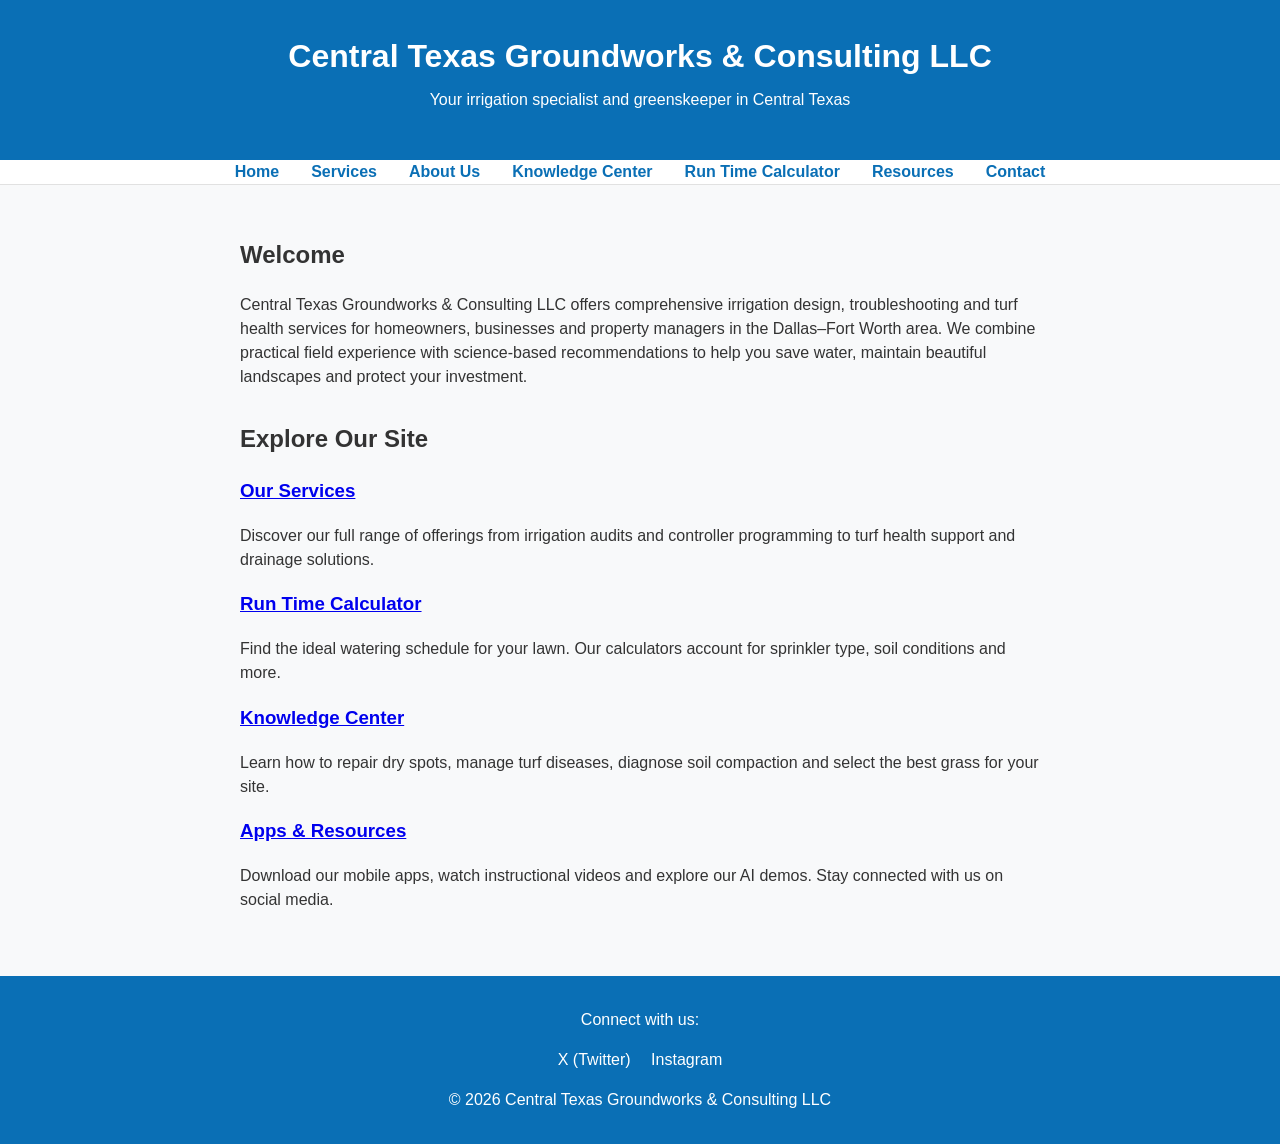
==== index.html @ 17625ee6 "Update index.html" ====
<!DOCTYPE html>
<html lang="en">
<head>
  <meta charset="UTF-8">
  <meta name="viewport" content="width=device-width, initial-scale=1.0">
  <title>Central Texas Groundworks & Consulting</title>
  <link rel="stylesheet" href="style.css">
</head>
<body>
  <header>
    <h1>Central Texas Groundworks &amp; Consulting LLC</h1>
    <p>Your irrigation specialist and greenskeeper in Central Texas</p>
  </header>
  <nav>
    <ul>
      <li><a href="index.html">Home</a></li>
      <li><a href="services.html">Services</a></li>
      <li><a href="about.html">About Us</a></li>
      <li><a href="knowledge.html">Knowledge Center</a></li>
      <li><a href="calculator.html">Run Time Calculator</a></li>
      <li><a href="resources.html">Resources</a></li>
      <li><a href="contact.html">Contact</a></li>
    </ul>
  </nav>
  <main>
    <section id="intro">
      <h2>Welcome</h2>
      <p>Central Texas Groundworks &amp; Consulting LLC offers comprehensive irrigation design, troubleshooting and turf health services for homeowners, businesses and property managers in the Dallas–Fort Worth area.  We combine practical field experience with science‑based recommendations to help you save water, maintain beautiful landscapes and protect your investment.</p>
    </section>
    <section id="highlights">
      <h2>Explore Our Site</h2>
      <div class="service-cards">
        <div class="service-card">
          <h3><a href="services.html">Our Services</a></h3>
          <p>Discover our full range of offerings from irrigation audits and controller programming to turf health support and drainage solutions.</p>
        </div>
        <div class="service-card">
          <h3><a href="calculator.html">Run Time Calculator</a></h3>
          <p>Find the ideal watering schedule for your lawn.  Our calculators account for sprinkler type, soil conditions and more.</p>
        </div>
        <div class="service-card">
          <h3><a href="knowledge.html">Knowledge Center</a></h3>
          <p>Learn how to repair dry spots, manage turf diseases, diagnose soil compaction and select the best grass for your site.</p>
        </div>
        <div class="service-card">
          <h3><a href="resources.html">Apps &amp; Resources</a></h3>
          <p>Download our mobile apps, watch instructional videos and explore our AI demos.  Stay connected with us on social media.</p>
        </div>
      </div>
    </section>
  </main>
  <footer>
    <p>Connect with us:</p>
    <div class="social-links">
      <a href="https://x.com/yourhandle" target="_blank">X (Twitter)</a>
      <a href="https://instagram.com/yourhandle" target="_blank">Instagram</a>
    </div>
    <p>&copy; <span id="year"></span> Central Texas Groundworks &amp; Consulting LLC</p>
  </footer>
  <script>
    // Set current year automatically
    document.getElementById('year').textContent = new Date().getFullYear();
  </script>
</body>
</html>
---- style.css ----
body {
  font-family: Arial, sans-serif;
  margin: 0;
  padding: 0;
  line-height: 1.5;
  color: #333;
  background: #f8f9fa;
}

header {
  background: #0a6fb5;
  color: #fff;
  text-align: center;
  padding: 2rem 1rem;
}

header h1 {
  margin: 0;
  font-size: 2rem;
}

header p {
  margin-top: 0.5rem;
}

nav {
  background: #ffffff;
  border-bottom: 1px solid #e1e1e1;
}

nav ul {
  list-style: none;
  margin: 0;
  padding: 0;
  display: flex;
  justify-content: center;
}

nav ul li {
  margin: 0 1rem;
}

nav ul li a {
  text-decoration: none;
  color: #0a6fb5;
  font-weight: bold;
}

main {
  padding: 2rem 1rem;
  max-width: 800px;
  margin: 0 auto;
}

section {
  margin-bottom: 2rem;
}

.video-container {
  position: relative;
  padding-bottom: 56.25%;
  height: 0;
  overflow: hidden;
  max-width: 100%;
}

.video-container iframe {
  position: absolute;
  top: 0;
  left: 0;
  width: 100%;
  height: 100%;
}

ul {
  padding-left: 1.5rem;
}

.cta-button {
 body {
  font-family: Arial, sans-serif;
  margin: 0;
  padding: 0;
  line-height: 1.5;
  color: #333;
  background: #f8f9fa;
}

header {
  background: #0a6fb5;
  color: #fff;
  text-align: center;
  padding: 2rem 1rem;
}

header h1 {
  margin: 0;
  font-size: 2rem;
}

header p {
  margin-top: 0.5rem;
}

nav {
  background: #ffffff;
  border-bottom: 1px solid #e1e1e1;
}

nav ul {
  list-style: none;
  margin: 0;
  padding: 0;
  display: flex;
  justify-content: center;
}

nav ul li {
  margin: 0 1rem;
}

nav ul li a {
  text-decoration: none;
  color: #0a6fb5;
  font-weight: bold;
}

main {
  padding: 2rem 1rem;
  max-width: 800px;
  margin: 0 auto;
}

section {
  margin-bottom: 2rem;
}

.video-container {
  position: relative;
  padding-bottom: 56.25%;
  height: 0;
  overflow: hidden;
  max-width: 100%;
}

.video-container iframe {
  position: absolute;
  top: 0;
  left: 0;
  width: 100%;
  height: 100%;
}

ul {
  padding-left: 1.5rem;
}

.cta-button {
  display: inline-block;
  margin-top: 1rem;
  padding: 0.75rem 1.5rem;
  background: #0a6fb5;
  color: #fff;
  border: none;
  border-radius: 4px;
  text-decoration: none;
  font-weight: bold;
}

.cta-button:hover {
  background: #084f7a;
}

footer {
  background: #0a6fb5;
  color: #fff;
  text-align: center;
  padding: 1rem 0;
}

footer .social-links a {
  color: #ffffff;
  margin: 0 0.5rem;
  text-decoration: none;
}

footer .social-links a:hover {
  text-decoration: underline;
}
 display: inline-block;
  margin-top: 1rem;
  padding: 0.75rem 1.5rem;
  background: #0a6fb5;
  color: #fff;
  border: none;
  border-radius: 4px;
  text-decoration: none;
  font-weight: bold;
}

.cta-button:hover {
  background: #084f7a;
}

footer {
  background: #0a6fb5;
  color: #fff;
  text-align: center;
  padding: 1rem 0;
}

footer .social-links a {
  color: #ffffff;
  margin: 0 0.5rem;
  text-decoration: none;
}

footer .social-links a:hover {
  text-decoration: underline;
}
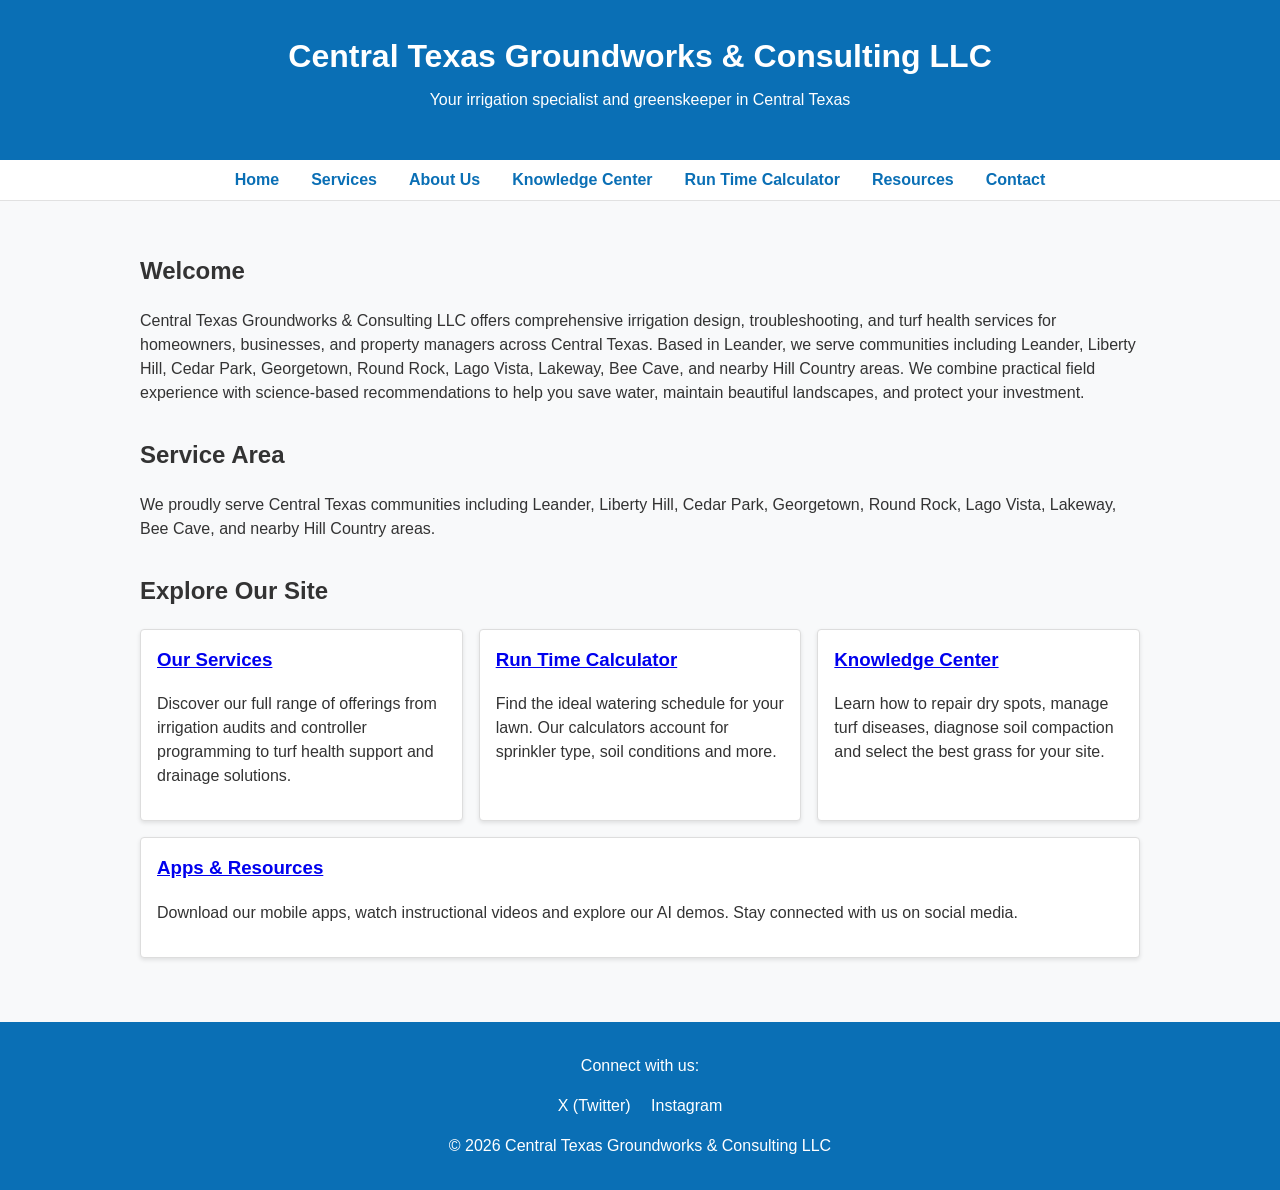
==== commit 6137c152: "Update site content: set base location to Leander, add service area section, and add social feed pla" ====
--- a/index.html
+++ b/index.html
@@ -1,65 +1,69 @@
 <!DOCTYPE html>
 <html lang="en">
 <head>
-  <meta charset="UTF-8">
-  <meta name="viewport" content="width=device-width, initial-scale=1.0">
-  <title>Central Texas Groundworks & Consulting</title>
-  <link rel="stylesheet" href="style.css">
+    <meta charset="UTF-8">
+    <meta name="viewport" content="width=device-width, initial-scale=1.0">
+    <title>Central Texas Groundworks &amp; Consulting</title>
+    <link rel="stylesheet" href="style.css">
 </head>
 <body>
-  <header>
-    <h1>Central Texas Groundworks &amp; Consulting LLC</h1>
-    <p>Your irrigation specialist and greenskeeper in Central Texas</p>
-  </header>
-  <nav>
-    <ul>
-      <li><a href="index.html">Home</a></li>
-      <li><a href="services.html">Services</a></li>
-      <li><a href="about.html">About Us</a></li>
-      <li><a href="knowledge.html">Knowledge Center</a></li>
-      <li><a href="calculator.html">Run Time Calculator</a></li>
-      <li><a href="resources.html">Resources</a></li>
-      <li><a href="contact.html">Contact</a></li>
-    </ul>
-  </nav>
-  <main>
-    <section id="intro">
-      <h2>Welcome</h2>
-      <p>Central Texas Groundworks &amp; Consulting LLC offers comprehensive irrigation design, troubleshooting and turf health services for homeowners, businesses and property managers in the Dallas–Fort Worth area.  We combine practical field experience with science‑based recommendations to help you save water, maintain beautiful landscapes and protect your investment.</p>
-    </section>
-    <section id="highlights">
-      <h2>Explore Our Site</h2>
-      <div class="service-cards">
-        <div class="service-card">
-          <h3><a href="services.html">Our Services</a></h3>
-          <p>Discover our full range of offerings from irrigation audits and controller programming to turf health support and drainage solutions.</p>
+    <header>
+        <h1>Central Texas Groundworks &amp; Consulting LLC</h1>
+        <p>Your irrigation specialist and greenskeeper in Central Texas</p>
+    </header>
+    <nav>
+        <ul>
+            <li><a href="index.html">Home</a></li>
+            <li><a href="services.html">Services</a></li>
+            <li><a href="about.html">About Us</a></li>
+            <li><a href="knowledge.html">Knowledge Center</a></li>
+            <li><a href="calculator.html">Run Time Calculator</a></li>
+            <li><a href="resources.html">Resources</a></li>
+            <li><a href="contact.html">Contact</a></li>
+        </ul>
+    </nav>
+    <main>
+        <section id="intro">
+            <h2>Welcome</h2>
+            <p>Central Texas Groundworks &amp; Consulting LLC offers comprehensive irrigation design, troubleshooting, and turf health services for homeowners, businesses, and property managers across Central Texas. Based in Leander, we serve communities including Leander, Liberty Hill, Cedar Park, Georgetown, Round Rock, Lago Vista, Lakeway, Bee Cave, and nearby Hill Country areas. We combine practical field experience with science‑based recommendations to help you save water, maintain beautiful landscapes, and protect your investment.</p>
+        </section>
+        <section id="service-area">
+            <h2>Service Area</h2>
+            <p>We proudly serve Central Texas communities including Leander, Liberty Hill, Cedar Park, Georgetown, Round Rock, Lago Vista, Lakeway, Bee Cave, and nearby Hill Country areas.</p>
+        </section>
+        <section id="highlights">
+            <h2>Explore Our Site</h2>
+            <div class="service-cards">
+                <div class="service-card">
+                    <h3><a href="services.html">Our Services</a></h3>
+                    <p>Discover our full range of offerings from irrigation audits and controller programming to turf health support and drainage solutions.</p>
+                </div>
+                <div class="service-card">
+                    <h3><a href="calculator.html">Run Time Calculator</a></h3>
+                    <p>Find the ideal watering schedule for your lawn.  Our calculators account for sprinkler type, soil conditions and more.</p>
+                </div>
+                <div class="service-card">
+                    <h3><a href="knowledge.html">Knowledge Center</a></h3>
+                    <p>Learn how to repair dry spots, manage turf diseases, diagnose soil compaction and select the best grass for your site.</p>
+                </div>
+                <div class="service-card">
+                    <h3><a href="resources.html">Apps &amp; Resources</a></h3>
+                    <p>Download our mobile apps, watch instructional videos and explore our AI demos.  Stay connected with us on social media.</p>
+                </div>
+            </div>
+        </section>
+    </main>
+    <footer>
+        <p>Connect with us:</p>
+        <div class="social-links">
+            <a href="https://x.com/yourhandle" target="_blank">X (Twitter)</a>
+            <a href="https://instagram.com/yourhandle" target="_blank">Instagram</a>
         </div>
-        <div class="service-card">
-          <h3><a href="calculator.html">Run Time Calculator</a></h3>
-          <p>Find the ideal watering schedule for your lawn.  Our calculators account for sprinkler type, soil conditions and more.</p>
-        </div>
-        <div class="service-card">
-          <h3><a href="knowledge.html">Knowledge Center</a></h3>
-          <p>Learn how to repair dry spots, manage turf diseases, diagnose soil compaction and select the best grass for your site.</p>
-        </div>
-        <div class="service-card">
-          <h3><a href="resources.html">Apps &amp; Resources</a></h3>
-          <p>Download our mobile apps, watch instructional videos and explore our AI demos.  Stay connected with us on social media.</p>
-        </div>
-      </div>
-    </section>
-  </main>
-  <footer>
-    <p>Connect with us:</p>
-    <div class="social-links">
-      <a href="https://x.com/yourhandle" target="_blank">X (Twitter)</a>
-      <a href="https://instagram.com/yourhandle" target="_blank">Instagram</a>
-    </div>
-    <p>&copy; <span id="year"></span> Central Texas Groundworks &amp; Consulting LLC</p>
-  </footer>
-  <script>
-    // Set current year automatically
-    document.getElementById('year').textContent = new Date().getFullYear();
-  </script>
+        <p>&copy; <span id="year"></span> Central Texas Groundworks &amp; Consulting LLC</p>
+    </footer>
+    <script>
+        // Set current year automatically
+        document.getElementById('year').textContent = new Date().getFullYear();
+    </script>
 </body>
-</html>
+</html>
--- a/style.css
+++ b/style.css
@@ -1,220 +1,133 @@
-body {
-  font-family: Arial, sans-serif;
-  margin: 0;
-  padding: 0;
-  line-height: 1.5;
-  color: #333;
-  background: #f8f9fa;
-}
+/* Global Styles */
+    body {
+      font-family: Arial, sans-serif;
+      margin: 0;
+      padding: 0;
+      line-height: 1.5;
+      color: #333;
+      background: #f8f9fa;
+    }
 
-header {
-  background: #0a6fb5;
-  color: #fff;
-  text-align: center;
-  padding: 2rem 1rem;
-}
+    header {
+      background: #0a6fb5;
+      color: #fff;
+      padding: 2rem 1rem;
+      text-align: center;
+    }
 
-header h1 {
-  margin: 0;
-  font-size: 2rem;
-}
+    header h1 {
+      margin: 0;
+      font-size: 2rem;
+    }
 
-header p {
-  margin-top: 0.5rem;
-}
+    header p {
+      margin-top: 0.5rem;
+    }
 
-nav {
-  background: #ffffff;
-  border-bottom: 1px solid #e1e1e1;
-}
+    nav {
+      background: #ffffff;
+      border-bottom: 1px solid #e1e1e1;
+    }
 
-nav ul {
-  list-style: none;
-  margin: 0;
-  padding: 0;
-  display: flex;
-  justify-content: center;
-}
+    nav ul {
+      list-style: none;
+      margin: 0;
+      padding: 0;
+      display: flex;
+      flex-wrap: wrap;
+      justify-content: center;
+    }
 
-nav ul li {
-  margin: 0 1rem;
-}
+    nav ul li {
+      margin: 0.5rem 1rem;
+    }
 
-nav ul li a {
-  text-decoration: none;
-  color: #0a6fb5;
-  font-weight: bold;
-}
+    nav ul li a {
+      text-decoration: none;
+      color: #0a6fb5;
+      font-weight: bold;
+    }
 
-main {
-  padding: 2rem 1rem;
-  max-width: 800px;
-  margin: 0 auto;
-}
+    nav ul li a:hover {
+      text-decoration: underline;
+    }
 
-section {
-  margin-bottom: 2rem;
-}
+    main {
+      padding: 2rem 1rem;
+      max-width: 1000px;
+      margin: 0 auto;
+    }
 
-.video-container {
-  position: relative;
-  padding-bottom: 56.25%;
-  height: 0;
-  overflow: hidden;
-  max-width: 100%;
-}
+    section {
+      margin-bottom: 2rem;
+    }
 
-.video-container iframe {
-  position: absolute;
-  top: 0;
-  left: 0;
-  width: 100%;
-  height: 100%;
-}
+    /* Service cards */
+    .service-cards {
+      display: flex;
+      flex-wrap: wrap;
+      justify-content: space-between;
+      gap: 1rem;
+    }
 
-ul {
-  padding-left: 1.5rem;
-}
+    .service-card {
+      background: #ffffff;
+      border: 1px solid #ddd;
+      border-radius: 4px;
+      box-shadow: 0 2px 4px rgba(0, 0, 0, 0.1);
+      flex: 1 1 calc(33% - 1rem);
+      padding: 1rem;
+      box-sizing: border-box;
+      min-width: 250px;
+    }
 
-.cta-button {
- body {
-  font-family: Arial, sans-serif;
-  margin: 0;
-  padding: 0;
-  line-height: 1.5;
-  color: #333;
-  background: #f8f9fa;
-}
+    .service-card h3 {
+      margin-top: 0;
+      color: #0a6fb5;
+    }
 
-header {
-  background: #0a6fb5;
-  color: #fff;
-  text-align: center;
-  padding: 2rem 1rem;
-}
+    /* Knowledge content styling */
+    .knowledge-content h2,
+    .knowledge-content h3 {
+      color: #0a6fb5;
+    }
 
-header h1 {
-  margin: 0;
-  font-size: 2rem;
-}
+    .knowledge-content ul {
+      list-style: disc;
+      padding-left: 1.5rem;
+    }
 
-header p {
-  margin-top: 0.5rem;
-}
+    .knowledge-content table {
+      width: 100%;
+      border-collapse: collapse;
+      margin: 1rem 0;
+    }
 
-nav {
-  background: #ffffff;
-  border-bottom: 1px solid #e1e1e1;
-}
+    .knowledge-content th,
+    .knowledge-content td {
+      border: 1px solid #ddd;
+      padding: 0.5rem;
+      text-align: left;
+    }
 
-nav ul {
-  list-style: none;
-  margin: 0;
-  padding: 0;
-  display: flex;
-  justify-content: center;
-}
+    .knowledge-content th {
+      background: #f0f8ff;
+    }
 
-nav ul li {
-  margin: 0 1rem;
-}
+    /* Footer */
+    footer {
+      background: #0a6fb5;
+      color: #fff;
+      text-align: center;
+      padding: 1rem 0;
+    }
 
-nav ul li a {
-  text-decoration: none;
-  color: #0a6fb5;
-  font-weight: bold;
-}
+    footer .social-links a {
+      color: #ffffff;
+      margin: 0 0.5rem;
+      text-decoration: none;
+    }
 
-main {
-  padding: 2rem 1rem;
-  max-width: 800px;
-  margin: 0 auto;
-}
-
-section {
-  margin-bottom: 2rem;
-}
-
-.video-container {
-  position: relative;
-  padding-bottom: 56.25%;
-  height: 0;
-  overflow: hidden;
-  max-width: 100%;
-}
-
-.video-container iframe {
-  position: absolute;
-  top: 0;
-  left: 0;
-  width: 100%;
-  height: 100%;
-}
-
-ul {
-  padding-left: 1.5rem;
-}
-
-.cta-button {
-  display: inline-block;
-  margin-top: 1rem;
-  padding: 0.75rem 1.5rem;
-  background: #0a6fb5;
-  color: #fff;
-  border: none;
-  border-radius: 4px;
-  text-decoration: none;
-  font-weight: bold;
-}
-
-.cta-button:hover {
-  background: #084f7a;
-}
-
-footer {
-  background: #0a6fb5;
-  color: #fff;
-  text-align: center;
-  padding: 1rem 0;
-}
-
-footer .social-links a {
-  color: #ffffff;
-  margin: 0 0.5rem;
-  text-decoration: none;
-}
-
-footer .social-links a:hover {
-  text-decoration: underline;
-}
- display: inline-block;
-  margin-top: 1rem;
-  padding: 0.75rem 1.5rem;
-  background: #0a6fb5;
-  color: #fff;
-  border: none;
-  border-radius: 4px;
-  text-decoration: none;
-  font-weight: bold;
-}
-
-.cta-button:hover {
-  background: #084f7a;
-}
-
-footer {
-  background: #0a6fb5;
-  color: #fff;
-  text-align: center;
-  padding: 1rem 0;
-}
-
-footer .social-links a {
-  color: #ffffff;
-  margin: 0 0.5rem;
-  text-decoration: none;
-}
-
-footer .social-links a:hover {
-  text-decoration: underline;
-}
+    footer .social-links a:hover {
+      text-decoration: underline;
+    }
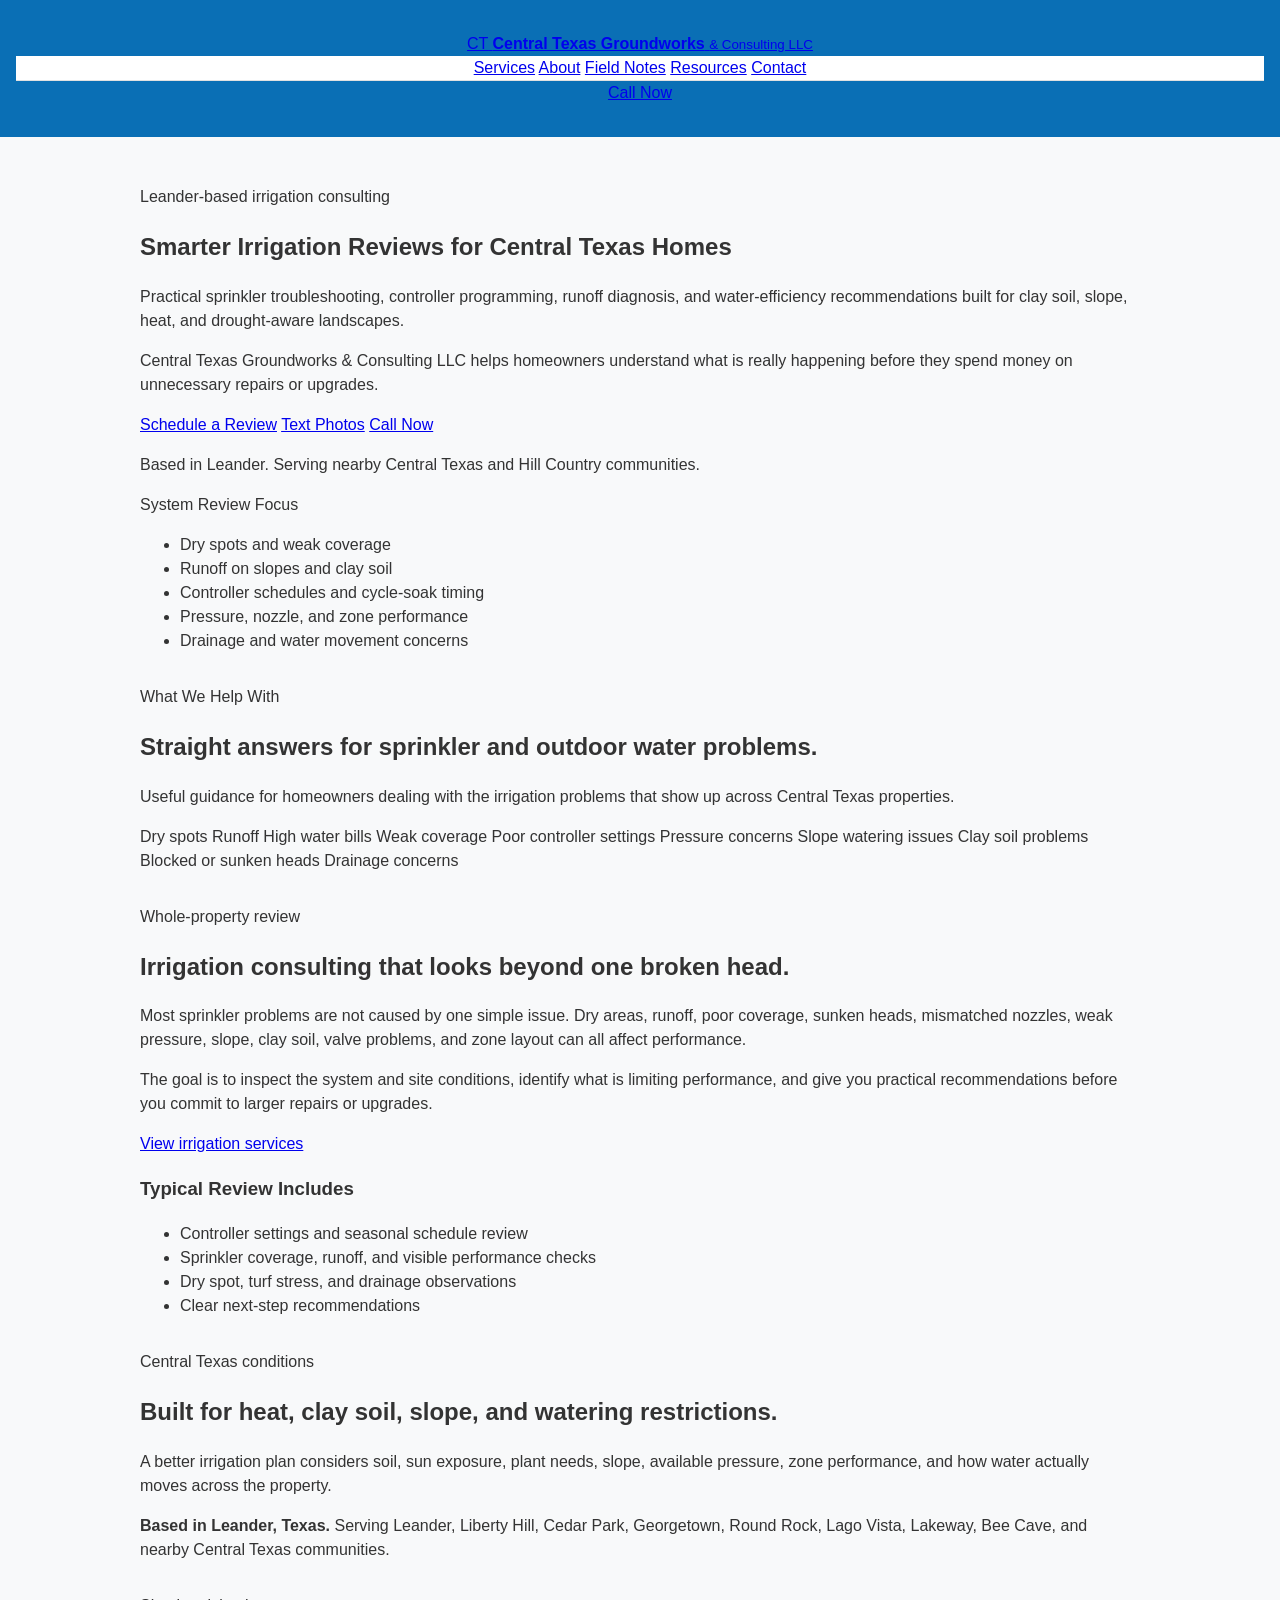
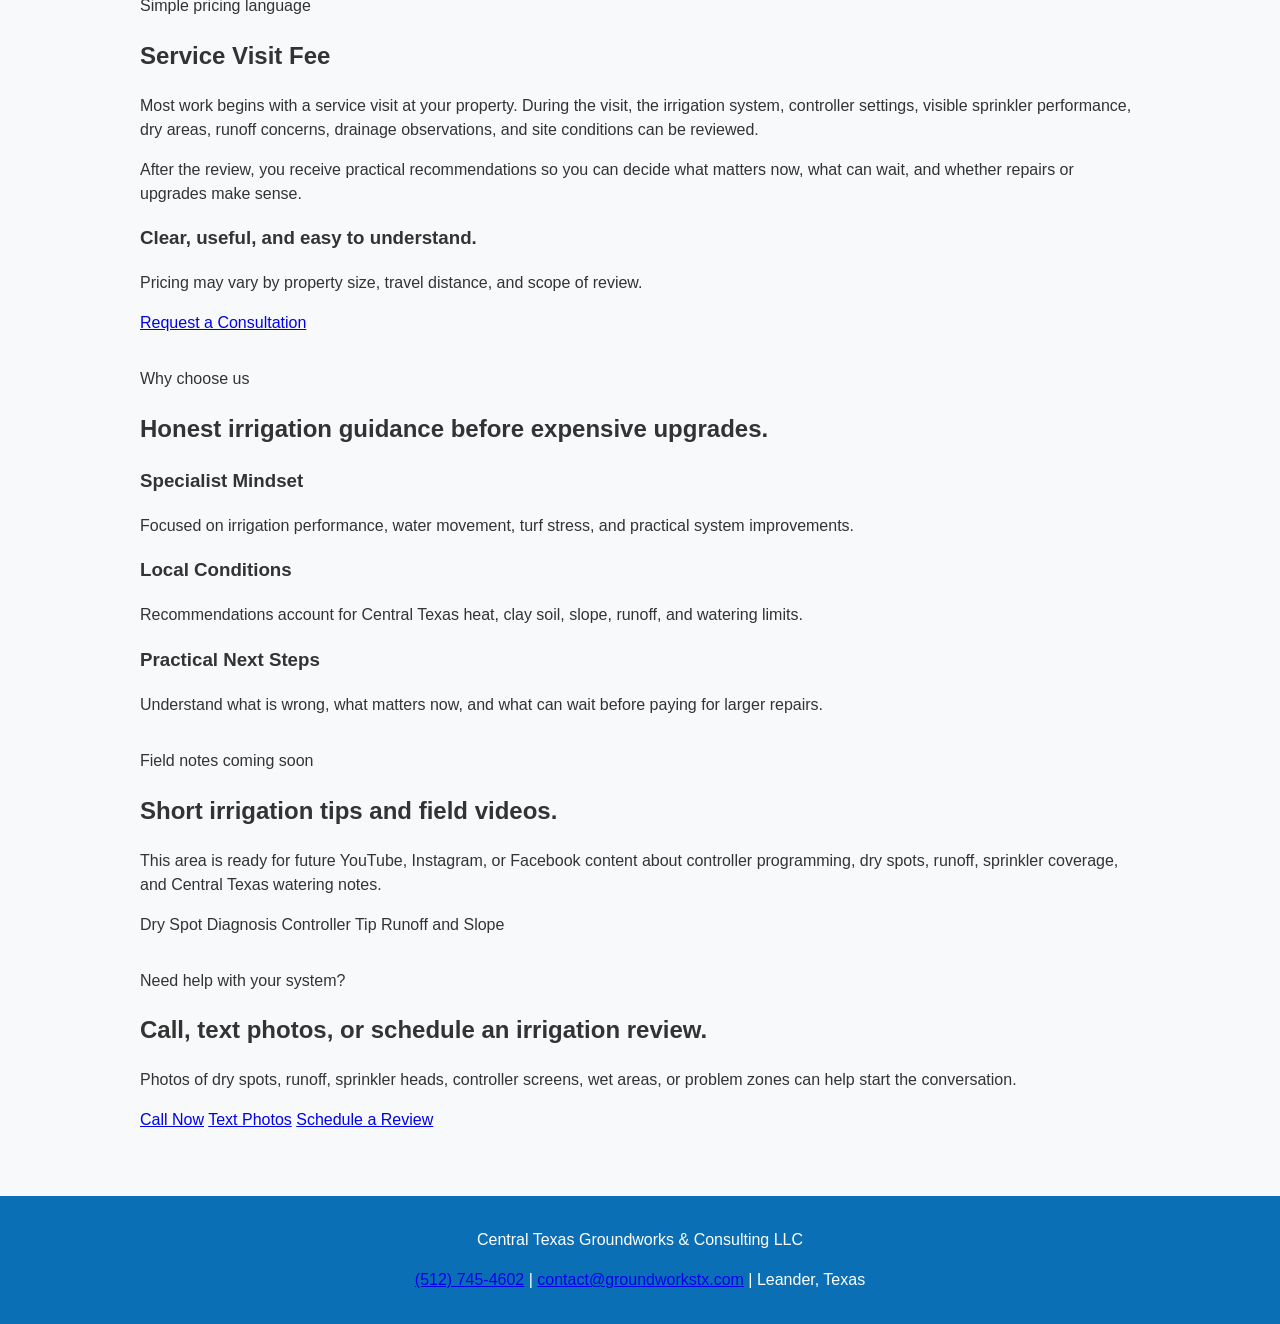
==== commit 190a5167: "Replace homepage with irrigation consulting site" ====
--- a/index.html
+++ b/index.html
@@ -1,69 +1,176 @@
 <!DOCTYPE html>
 <html lang="en">
 <head>
-    <meta charset="UTF-8">
-    <meta name="viewport" content="width=device-width, initial-scale=1.0">
-    <title>Central Texas Groundworks &amp; Consulting</title>
-    <link rel="stylesheet" href="style.css">
+  <meta charset="UTF-8">
+  <meta name="viewport" content="width=device-width, initial-scale=1.0">
+  <meta name="description" content="Central Texas Groundworks & Consulting LLC provides irrigation consulting, sprinkler system reviews, controller programming, and water-efficiency recommendations in Leander and nearby Central Texas communities.">
+  <title>Central Texas Groundworks & Consulting | Irrigation Consulting in Leander, TX</title>
+  <link rel="stylesheet" href="style.css">
 </head>
 <body>
-    <header>
-        <h1>Central Texas Groundworks &amp; Consulting LLC</h1>
-        <p>Your irrigation specialist and greenskeeper in Central Texas</p>
-    </header>
-    <nav>
+  <header class="site-header">
+    <a class="brand" href="index.html" aria-label="Central Texas Groundworks home">
+      <span class="brand-mark">CT</span>
+      <span>
+        <strong>Central Texas Groundworks</strong>
+        <small>& Consulting LLC</small>
+      </span>
+    </a>
+    <nav class="main-nav" aria-label="Main navigation">
+      <a href="services.html">Services</a>
+      <a href="about.html">About</a>
+      <a href="knowledge.html">Field Notes</a>
+      <a href="resources.html">Resources</a>
+      <a href="contact.html">Contact</a>
+    </nav>
+    <a class="header-call" href="tel:+15127454602">Call Now</a>
+  </header>
+
+  <main>
+    <section class="hero">
+      <div class="hero-copy">
+        <p class="eyebrow">Leander-based irrigation consulting</p>
+        <h1>Smarter Irrigation Reviews for Central Texas Homes</h1>
+        <p class="lead">Practical sprinkler troubleshooting, controller programming, runoff diagnosis, and water-efficiency recommendations built for clay soil, slope, heat, and drought-aware landscapes.</p>
+        <p>Central Texas Groundworks & Consulting LLC helps homeowners understand what is really happening before they spend money on unnecessary repairs or upgrades.</p>
+        <div class="button-row">
+          <a class="button primary" href="contact.html">Schedule a Review</a>
+          <a class="button secondary" href="sms:+15127454602">Text Photos</a>
+          <a class="button ghost" href="tel:+15127454602">Call Now</a>
+        </div>
+        <p class="trust-line">Based in Leander. Serving nearby Central Texas and Hill Country communities.</p>
+      </div>
+      <div class="hero-panel" aria-label="Common irrigation issues">
+        <div class="panel-header">
+          <span class="status-dot"></span>
+          <span>System Review Focus</span>
+        </div>
+        <ul class="check-list">
+          <li>Dry spots and weak coverage</li>
+          <li>Runoff on slopes and clay soil</li>
+          <li>Controller schedules and cycle-soak timing</li>
+          <li>Pressure, nozzle, and zone performance</li>
+          <li>Drainage and water movement concerns</li>
+        </ul>
+      </div>
+    </section>
+
+    <section class="section">
+      <div class="section-heading">
+        <p class="eyebrow">What We Help With</p>
+        <h2>Straight answers for sprinkler and outdoor water problems.</h2>
+        <p>Useful guidance for homeowners dealing with the irrigation problems that show up across Central Texas properties.</p>
+      </div>
+      <div class="issue-grid">
+        <span>Dry spots</span>
+        <span>Runoff</span>
+        <span>High water bills</span>
+        <span>Weak coverage</span>
+        <span>Poor controller settings</span>
+        <span>Pressure concerns</span>
+        <span>Slope watering issues</span>
+        <span>Clay soil problems</span>
+        <span>Blocked or sunken heads</span>
+        <span>Drainage concerns</span>
+      </div>
+    </section>
+
+    <section class="split-section">
+      <div>
+        <p class="eyebrow">Whole-property review</p>
+        <h2>Irrigation consulting that looks beyond one broken head.</h2>
+        <p>Most sprinkler problems are not caused by one simple issue. Dry areas, runoff, poor coverage, sunken heads, mismatched nozzles, weak pressure, slope, clay soil, valve problems, and zone layout can all affect performance.</p>
+        <p>The goal is to inspect the system and site conditions, identify what is limiting performance, and give you practical recommendations before you commit to larger repairs or upgrades.</p>
+        <a class="text-link" href="services.html">View irrigation services</a>
+      </div>
+      <div class="field-card">
+        <h3>Typical Review Includes</h3>
         <ul>
-            <li><a href="index.html">Home</a></li>
-            <li><a href="services.html">Services</a></li>
-            <li><a href="about.html">About Us</a></li>
-            <li><a href="knowledge.html">Knowledge Center</a></li>
-            <li><a href="calculator.html">Run Time Calculator</a></li>
-            <li><a href="resources.html">Resources</a></li>
-            <li><a href="contact.html">Contact</a></li>
+          <li>Controller settings and seasonal schedule review</li>
+          <li>Sprinkler coverage, runoff, and visible performance checks</li>
+          <li>Dry spot, turf stress, and drainage observations</li>
+          <li>Clear next-step recommendations</li>
         </ul>
-    </nav>
-    <main>
-        <section id="intro">
-            <h2>Welcome</h2>
-            <p>Central Texas Groundworks &amp; Consulting LLC offers comprehensive irrigation design, troubleshooting, and turf health services for homeowners, businesses, and property managers across Central Texas. Based in Leander, we serve communities including Leander, Liberty Hill, Cedar Park, Georgetown, Round Rock, Lago Vista, Lakeway, Bee Cave, and nearby Hill Country areas. We combine practical field experience with science‑based recommendations to help you save water, maintain beautiful landscapes, and protect your investment.</p>
-        </section>
-        <section id="service-area">
-            <h2>Service Area</h2>
-            <p>We proudly serve Central Texas communities including Leander, Liberty Hill, Cedar Park, Georgetown, Round Rock, Lago Vista, Lakeway, Bee Cave, and nearby Hill Country areas.</p>
-        </section>
-        <section id="highlights">
-            <h2>Explore Our Site</h2>
-            <div class="service-cards">
-                <div class="service-card">
-                    <h3><a href="services.html">Our Services</a></h3>
-                    <p>Discover our full range of offerings from irrigation audits and controller programming to turf health support and drainage solutions.</p>
-                </div>
-                <div class="service-card">
-                    <h3><a href="calculator.html">Run Time Calculator</a></h3>
-                    <p>Find the ideal watering schedule for your lawn.  Our calculators account for sprinkler type, soil conditions and more.</p>
-                </div>
-                <div class="service-card">
-                    <h3><a href="knowledge.html">Knowledge Center</a></h3>
-                    <p>Learn how to repair dry spots, manage turf diseases, diagnose soil compaction and select the best grass for your site.</p>
-                </div>
-                <div class="service-card">
-                    <h3><a href="resources.html">Apps &amp; Resources</a></h3>
-                    <p>Download our mobile apps, watch instructional videos and explore our AI demos.  Stay connected with us on social media.</p>
-                </div>
-            </div>
-        </section>
-    </main>
-    <footer>
-        <p>Connect with us:</p>
-        <div class="social-links">
-            <a href="https://x.com/yourhandle" target="_blank">X (Twitter)</a>
-            <a href="https://instagram.com/yourhandle" target="_blank">Instagram</a>
-        </div>
-        <p>&copy; <span id="year"></span> Central Texas Groundworks &amp; Consulting LLC</p>
-    </footer>
-    <script>
-        // Set current year automatically
-        document.getElementById('year').textContent = new Date().getFullYear();
-    </script>
+      </div>
+    </section>
+
+    <section class="section tinted">
+      <div class="section-heading">
+        <p class="eyebrow">Central Texas conditions</p>
+        <h2>Built for heat, clay soil, slope, and watering restrictions.</h2>
+        <p>A better irrigation plan considers soil, sun exposure, plant needs, slope, available pressure, zone performance, and how water actually moves across the property.</p>
+      </div>
+      <div class="service-area">
+        <strong>Based in Leander, Texas.</strong>
+        <span>Serving Leander, Liberty Hill, Cedar Park, Georgetown, Round Rock, Lago Vista, Lakeway, Bee Cave, and nearby Central Texas communities.</span>
+      </div>
+    </section>
+
+    <section class="split-section">
+      <div>
+        <p class="eyebrow">Simple pricing language</p>
+        <h2>Service Visit Fee</h2>
+        <p>Most work begins with a service visit at your property. During the visit, the irrigation system, controller settings, visible sprinkler performance, dry areas, runoff concerns, drainage observations, and site conditions can be reviewed.</p>
+        <p>After the review, you receive practical recommendations so you can decide what matters now, what can wait, and whether repairs or upgrades make sense.</p>
+      </div>
+      <div class="fee-card">
+        <h3>Clear, useful, and easy to understand.</h3>
+        <p>Pricing may vary by property size, travel distance, and scope of review.</p>
+        <a class="button primary full" href="contact.html">Request a Consultation</a>
+      </div>
+    </section>
+
+    <section class="section">
+      <div class="section-heading">
+        <p class="eyebrow">Why choose us</p>
+        <h2>Honest irrigation guidance before expensive upgrades.</h2>
+      </div>
+      <div class="card-grid">
+        <article class="info-card">
+          <h3>Specialist Mindset</h3>
+          <p>Focused on irrigation performance, water movement, turf stress, and practical system improvements.</p>
+        </article>
+        <article class="info-card">
+          <h3>Local Conditions</h3>
+          <p>Recommendations account for Central Texas heat, clay soil, slope, runoff, and watering limits.</p>
+        </article>
+        <article class="info-card">
+          <h3>Practical Next Steps</h3>
+          <p>Understand what is wrong, what matters now, and what can wait before paying for larger repairs.</p>
+        </article>
+      </div>
+    </section>
+
+    <section class="section compact">
+      <div class="section-heading">
+        <p class="eyebrow">Field notes coming soon</p>
+        <h2>Short irrigation tips and field videos.</h2>
+        <p>This area is ready for future YouTube, Instagram, or Facebook content about controller programming, dry spots, runoff, sprinkler coverage, and Central Texas watering notes.</p>
+      </div>
+      <div class="placeholder-row">
+        <span>Dry Spot Diagnosis</span>
+        <span>Controller Tip</span>
+        <span>Runoff and Slope</span>
+      </div>
+    </section>
+
+    <section class="contact-band">
+      <div>
+        <p class="eyebrow">Need help with your system?</p>
+        <h2>Call, text photos, or schedule an irrigation review.</h2>
+        <p>Photos of dry spots, runoff, sprinkler heads, controller screens, wet areas, or problem zones can help start the conversation.</p>
+      </div>
+      <div class="button-row">
+        <a class="button primary" href="tel:+15127454602">Call Now</a>
+        <a class="button secondary" href="sms:+15127454602">Text Photos</a>
+        <a class="button ghost light" href="contact.html">Schedule a Review</a>
+      </div>
+    </section>
+  </main>
+
+  <footer class="site-footer">
+    <p>Central Texas Groundworks & Consulting LLC</p>
+    <p><a href="tel:+15127454602">(512) 745-4602</a> | <a href="mailto:contact@groundworkstx.com">contact@groundworkstx.com</a> | Leander, Texas</p>
+  </footer>
 </body>
-</html>+</html>
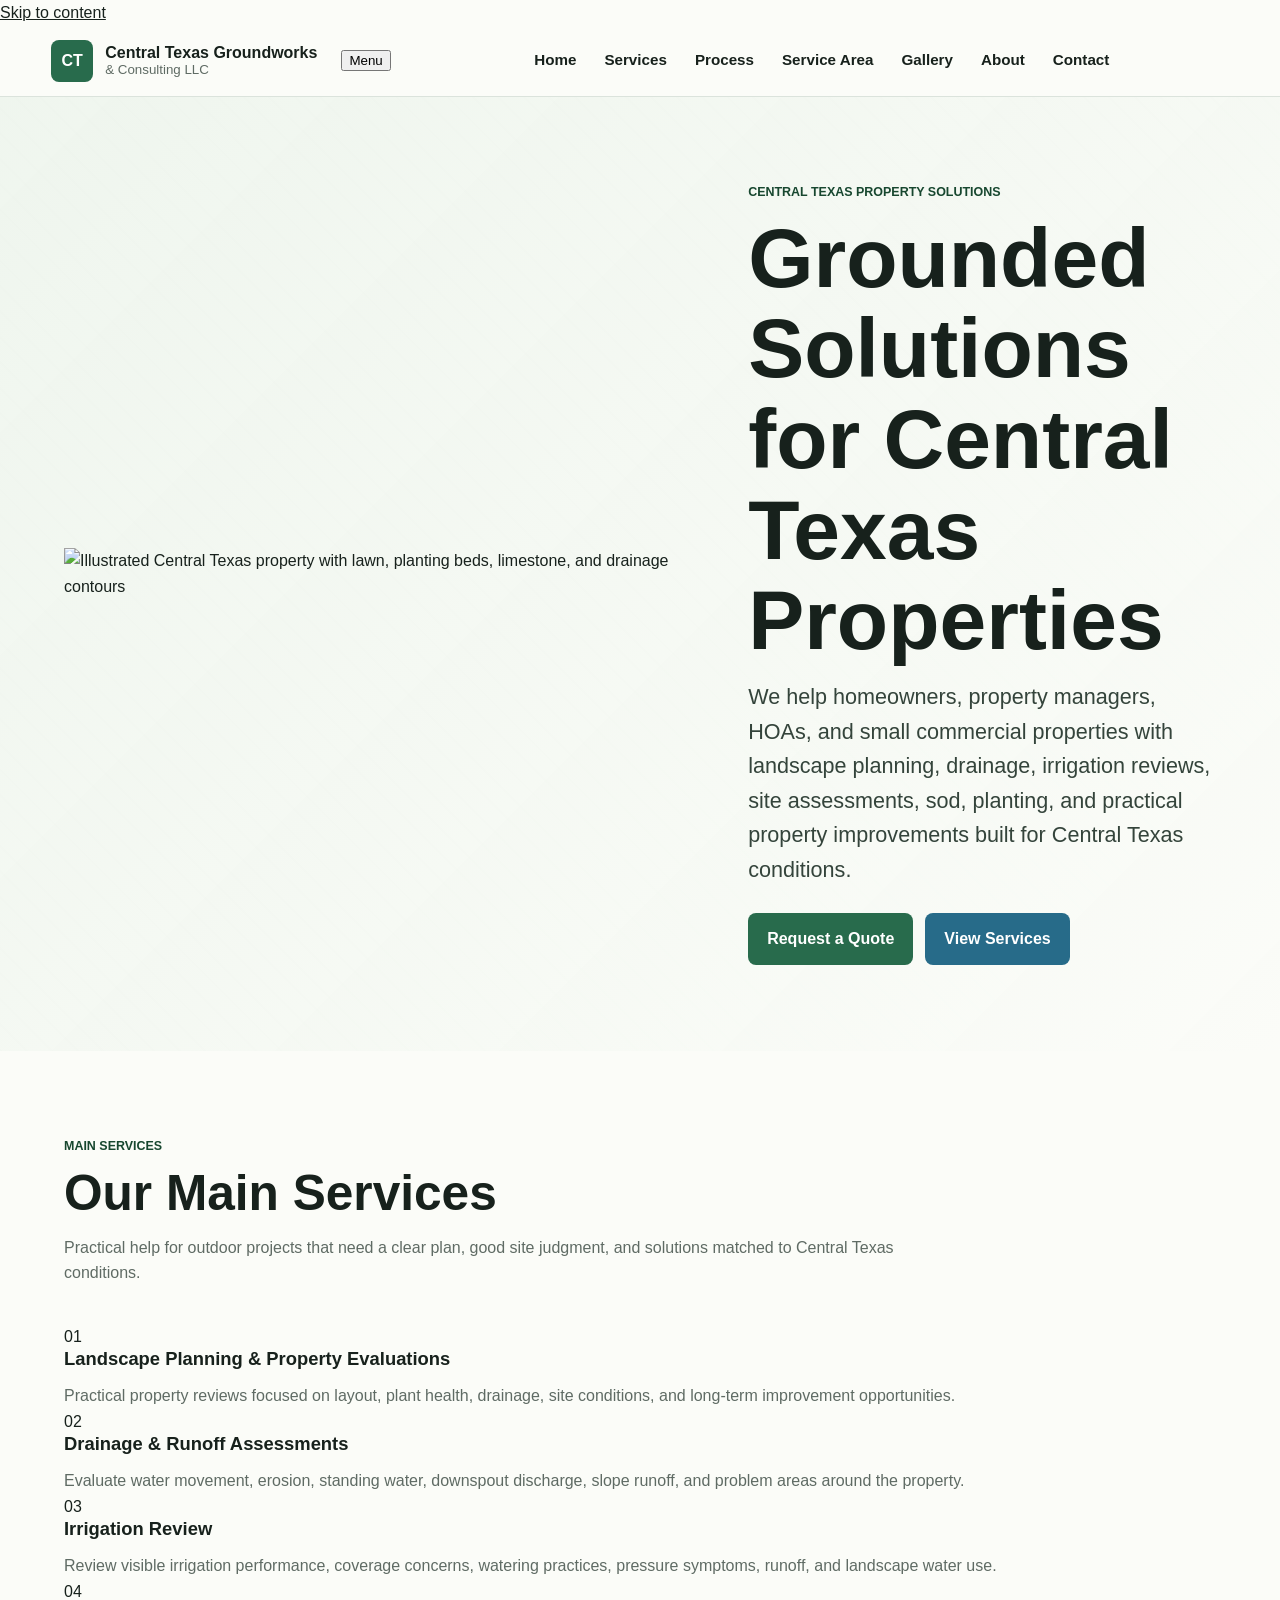
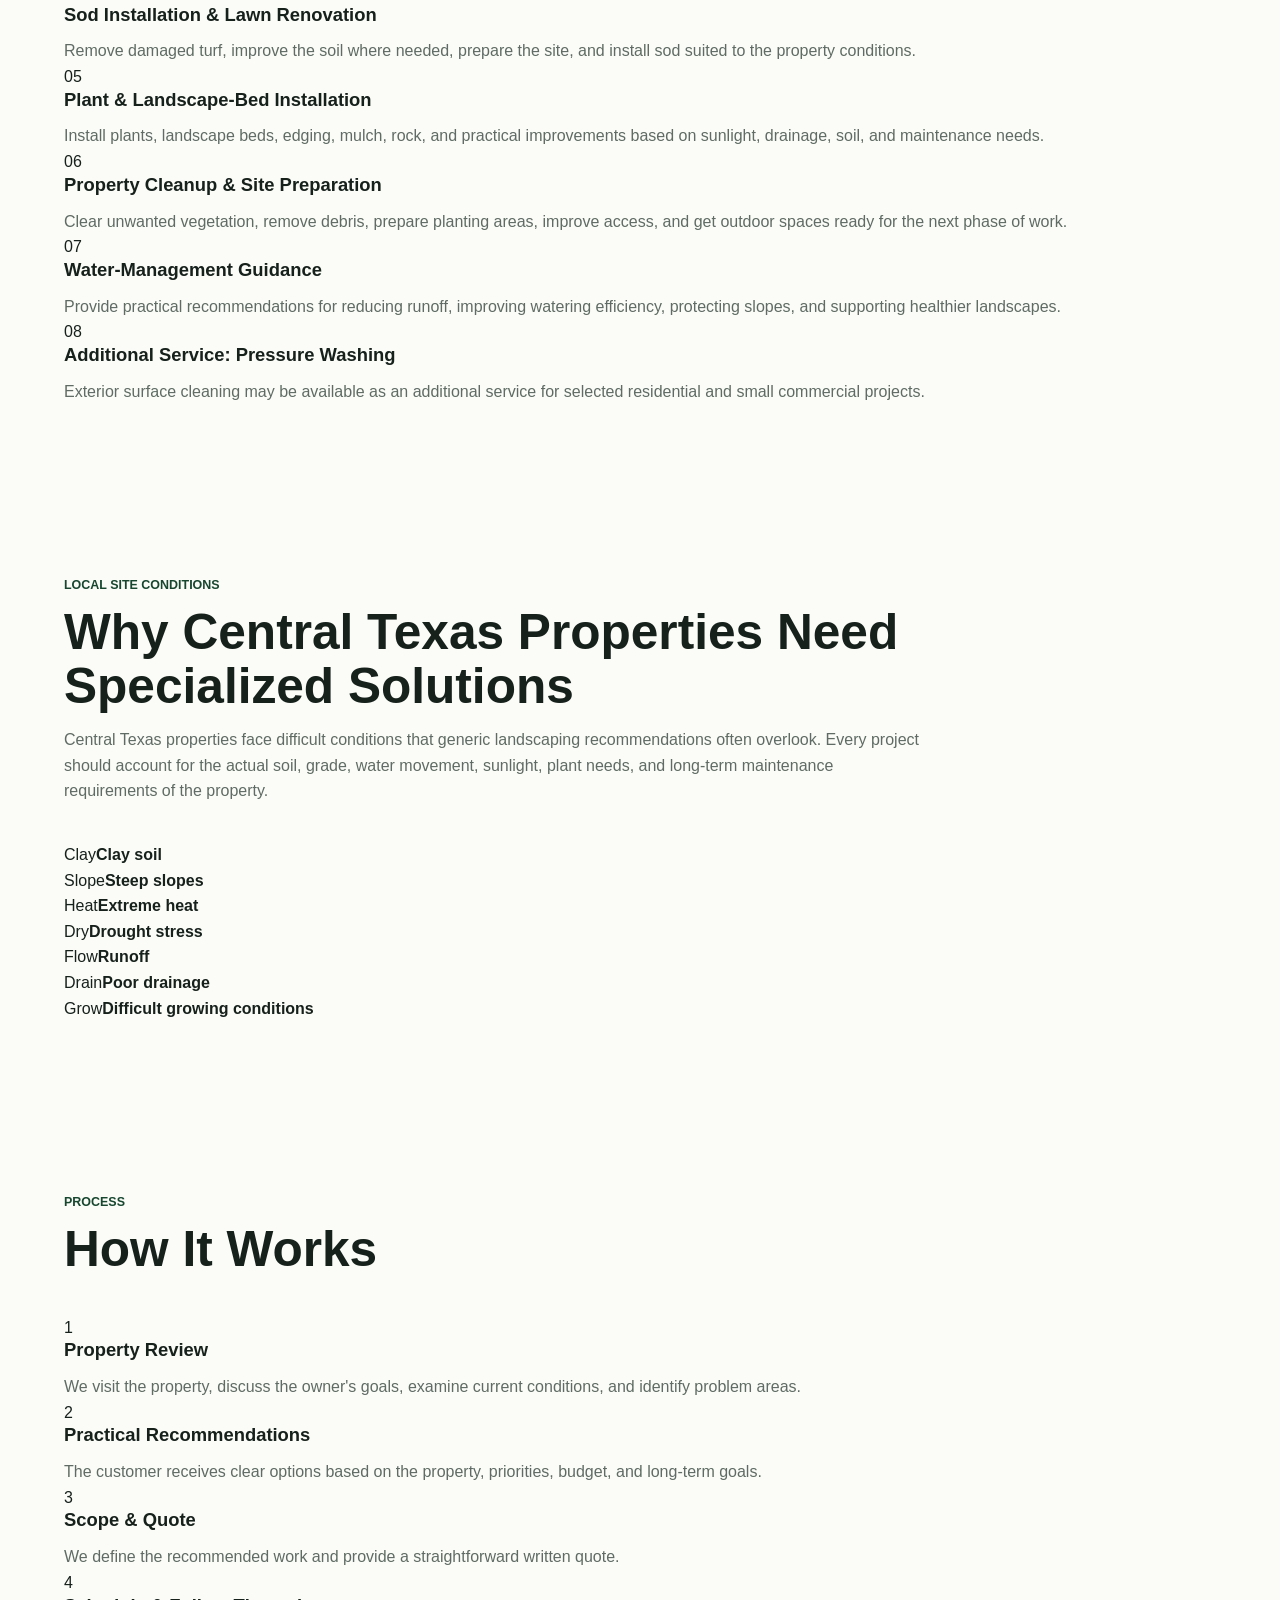
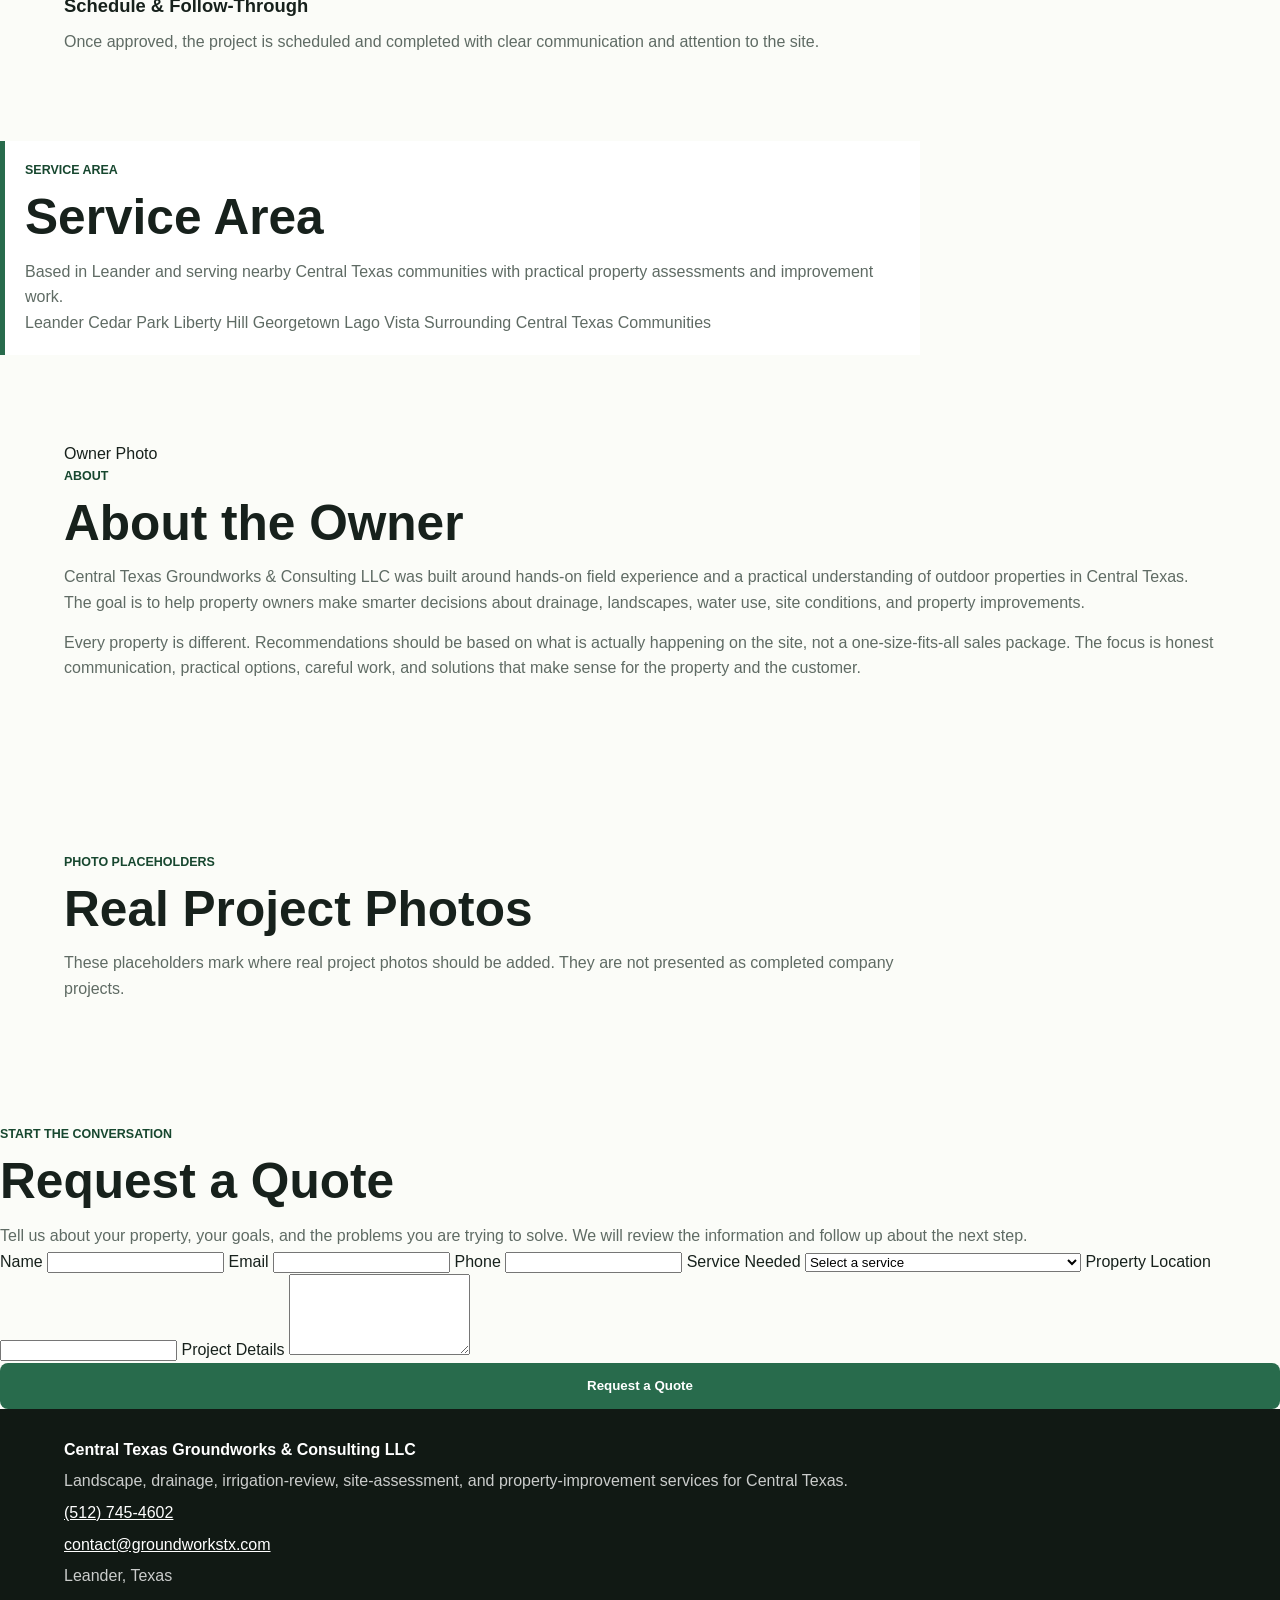
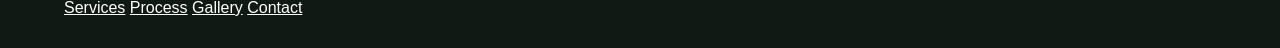
==== commit d40b4e40: "Reposition homepage for landscape and groundworks services" ====
--- a/index.html
+++ b/index.html
@@ -3,174 +3,271 @@
 <head>
   <meta charset="UTF-8">
   <meta name="viewport" content="width=device-width, initial-scale=1.0">
-  <meta name="description" content="Central Texas Groundworks & Consulting LLC provides irrigation consulting, sprinkler system reviews, controller programming, and water-efficiency recommendations in Leander and nearby Central Texas communities.">
-  <title>Central Texas Groundworks & Consulting | Irrigation Consulting in Leander, TX</title>
+  <meta name="description" content="Practical landscape planning, drainage assessments, irrigation reviews, sod installation, planting, site preparation, and property improvements in Leander and surrounding Central Texas communities.">
+  <meta property="og:title" content="Central Texas Groundworks & Consulting | Landscape, Drainage & Property Solutions">
+  <meta property="og:description" content="Landscape, drainage, irrigation-review, site-assessment, and property-improvement services for Central Texas properties.">
+  <meta property="og:type" content="website">
+  <title>Central Texas Groundworks & Consulting | Landscape, Drainage & Property Solutions</title>
   <link rel="stylesheet" href="style.css">
+  <script type="application/ld+json">
+    {
+      "@context": "https://schema.org",
+      "@type": "LocalBusiness",
+      "name": "Central Texas Groundworks & Consulting LLC",
+      "areaServed": ["Leander TX", "Cedar Park TX", "Liberty Hill TX", "Georgetown TX", "Lago Vista TX"],
+      "address": {
+        "@type": "PostalAddress",
+        "addressLocality": "Leander",
+        "addressRegion": "TX",
+        "addressCountry": "US"
+      },
+      "email": "contact@groundworkstx.com",
+      "telephone": "+1-512-745-4602",
+      "url": "https://groundworkstx.com/"
+    }
+  </script>
 </head>
 <body>
+  <a class="skip-link" href="#main">Skip to content</a>
   <header class="site-header">
-    <a class="brand" href="index.html" aria-label="Central Texas Groundworks home">
+    <a class="brand" href="/" aria-label="Central Texas Groundworks home">
       <span class="brand-mark">CT</span>
       <span>
         <strong>Central Texas Groundworks</strong>
         <small>& Consulting LLC</small>
       </span>
     </a>
-    <nav class="main-nav" aria-label="Main navigation">
-      <a href="services.html">Services</a>
-      <a href="about.html">About</a>
-      <a href="knowledge.html">Field Notes</a>
-      <a href="resources.html">Resources</a>
-      <a href="contact.html">Contact</a>
+    <button class="menu-toggle" type="button" aria-expanded="false" aria-controls="main-nav">
+      <span></span>
+      <span></span>
+      <span></span>
+      <span class="sr-only">Menu</span>
+    </button>
+    <nav class="main-nav" id="main-nav" aria-label="Main navigation">
+      <a href="/">Home</a>
+      <a href="/services">Services</a>
+      <a href="/#process">Process</a>
+      <a href="/#service-area">Service Area</a>
+      <a href="/#gallery">Gallery</a>
+      <a href="/about">About</a>
+      <a href="/contact">Contact</a>
     </nav>
-    <a class="header-call" href="tel:+15127454602">Call Now</a>
   </header>
 
-  <main>
+  <main id="main">
     <section class="hero">
-      <div class="hero-copy">
-        <p class="eyebrow">Leander-based irrigation consulting</p>
-        <h1>Smarter Irrigation Reviews for Central Texas Homes</h1>
-        <p class="lead">Practical sprinkler troubleshooting, controller programming, runoff diagnosis, and water-efficiency recommendations built for clay soil, slope, heat, and drought-aware landscapes.</p>
-        <p>Central Texas Groundworks & Consulting LLC helps homeowners understand what is really happening before they spend money on unnecessary repairs or upgrades.</p>
+      <div class="hero-media">
+        <img src="assets/hero-groundworks.svg" alt="Illustrated Central Texas property with lawn, planting beds, limestone, and drainage contours">
+      </div>
+      <div class="hero-content">
+        <p class="eyebrow">Central Texas property solutions</p>
+        <h1>Grounded Solutions for Central Texas Properties</h1>
+        <p class="lead">We help homeowners, property managers, HOAs, and small commercial properties with landscape planning, drainage, irrigation reviews, site assessments, sod, planting, and practical property improvements built for Central Texas conditions.</p>
         <div class="button-row">
-          <a class="button primary" href="contact.html">Schedule a Review</a>
-          <a class="button secondary" href="sms:+15127454602">Text Photos</a>
-          <a class="button ghost" href="tel:+15127454602">Call Now</a>
+          <a class="button primary" href="/contact">Request a Quote</a>
+          <a class="button secondary" href="/services">View Services</a>
         </div>
-        <p class="trust-line">Based in Leander. Serving nearby Central Texas and Hill Country communities.</p>
-      </div>
-      <div class="hero-panel" aria-label="Common irrigation issues">
-        <div class="panel-header">
-          <span class="status-dot"></span>
-          <span>System Review Focus</span>
+      </div>
+    </section>
+
+    <section class="section" id="services" aria-labelledby="services-title">
+      <div class="section-heading">
+        <p class="eyebrow">Main services</p>
+        <h2 id="services-title">Our Main Services</h2>
+        <p>Practical help for outdoor projects that need a clear plan, good site judgment, and solutions matched to Central Texas conditions.</p>
+      </div>
+      <div class="service-grid">
+        <article class="service-card">
+          <span class="service-icon">01</span>
+          <h3>Landscape Planning & Property Evaluations</h3>
+          <p>Practical property reviews focused on layout, plant health, drainage, site conditions, and long-term improvement opportunities.</p>
+        </article>
+        <article class="service-card">
+          <span class="service-icon">02</span>
+          <h3>Drainage & Runoff Assessments</h3>
+          <p>Evaluate water movement, erosion, standing water, downspout discharge, slope runoff, and problem areas around the property.</p>
+        </article>
+        <article class="service-card">
+          <span class="service-icon">03</span>
+          <h3>Irrigation Review</h3>
+          <p>Review visible irrigation performance, coverage concerns, watering practices, pressure symptoms, runoff, and landscape water use.</p>
+        </article>
+        <article class="service-card">
+          <span class="service-icon">04</span>
+          <h3>Sod Installation & Lawn Renovation</h3>
+          <p>Remove damaged turf, improve the soil where needed, prepare the site, and install sod suited to the property conditions.</p>
+        </article>
+        <article class="service-card">
+          <span class="service-icon">05</span>
+          <h3>Plant & Landscape-Bed Installation</h3>
+          <p>Install plants, landscape beds, edging, mulch, rock, and practical improvements based on sunlight, drainage, soil, and maintenance needs.</p>
+        </article>
+        <article class="service-card">
+          <span class="service-icon">06</span>
+          <h3>Property Cleanup & Site Preparation</h3>
+          <p>Clear unwanted vegetation, remove debris, prepare planting areas, improve access, and get outdoor spaces ready for the next phase of work.</p>
+        </article>
+        <article class="service-card">
+          <span class="service-icon">07</span>
+          <h3>Water-Management Guidance</h3>
+          <p>Provide practical recommendations for reducing runoff, improving watering efficiency, protecting slopes, and supporting healthier landscapes.</p>
+        </article>
+        <article class="service-card secondary-service">
+          <span class="service-icon">08</span>
+          <h3>Additional Service: Pressure Washing</h3>
+          <p>Exterior surface cleaning may be available as an additional service for selected residential and small commercial projects.</p>
+        </article>
+      </div>
+    </section>
+
+    <section class="section conditions" aria-labelledby="conditions-title">
+      <div class="section-heading">
+        <p class="eyebrow">Local site conditions</p>
+        <h2 id="conditions-title">Why Central Texas Properties Need Specialized Solutions</h2>
+        <p>Central Texas properties face difficult conditions that generic landscaping recommendations often overlook. Every project should account for the actual soil, grade, water movement, sunlight, plant needs, and long-term maintenance requirements of the property.</p>
+      </div>
+      <div class="condition-grid">
+        <div><span>Clay</span><strong>Clay soil</strong></div>
+        <div><span>Slope</span><strong>Steep slopes</strong></div>
+        <div><span>Heat</span><strong>Extreme heat</strong></div>
+        <div><span>Dry</span><strong>Drought stress</strong></div>
+        <div><span>Flow</span><strong>Runoff</strong></div>
+        <div><span>Drain</span><strong>Poor drainage</strong></div>
+        <div><span>Grow</span><strong>Difficult growing conditions</strong></div>
+      </div>
+    </section>
+
+    <section class="section process" id="process" aria-labelledby="process-title">
+      <div class="section-heading">
+        <p class="eyebrow">Process</p>
+        <h2 id="process-title">How It Works</h2>
+      </div>
+      <div class="process-grid">
+        <article>
+          <span>1</span>
+          <h3>Property Review</h3>
+          <p>We visit the property, discuss the owner's goals, examine current conditions, and identify problem areas.</p>
+        </article>
+        <article>
+          <span>2</span>
+          <h3>Practical Recommendations</h3>
+          <p>The customer receives clear options based on the property, priorities, budget, and long-term goals.</p>
+        </article>
+        <article>
+          <span>3</span>
+          <h3>Scope & Quote</h3>
+          <p>We define the recommended work and provide a straightforward written quote.</p>
+        </article>
+        <article>
+          <span>4</span>
+          <h3>Schedule & Follow-Through</h3>
+          <p>Once approved, the project is scheduled and completed with clear communication and attention to the site.</p>
+        </article>
+      </div>
+    </section>
+
+    <section class="section service-area" id="service-area" aria-labelledby="area-title">
+      <div class="area-card">
+        <div>
+          <p class="eyebrow">Service area</p>
+          <h2 id="area-title">Service Area</h2>
+          <p>Based in Leander and serving nearby Central Texas communities with practical property assessments and improvement work.</p>
         </div>
-        <ul class="check-list">
-          <li>Dry spots and weak coverage</li>
-          <li>Runoff on slopes and clay soil</li>
-          <li>Controller schedules and cycle-soak timing</li>
-          <li>Pressure, nozzle, and zone performance</li>
-          <li>Drainage and water movement concerns</li>
-        </ul>
-      </div>
-    </section>
-
-    <section class="section">
-      <div class="section-heading">
-        <p class="eyebrow">What We Help With</p>
-        <h2>Straight answers for sprinkler and outdoor water problems.</h2>
-        <p>Useful guidance for homeowners dealing with the irrigation problems that show up across Central Texas properties.</p>
-      </div>
-      <div class="issue-grid">
-        <span>Dry spots</span>
-        <span>Runoff</span>
-        <span>High water bills</span>
-        <span>Weak coverage</span>
-        <span>Poor controller settings</span>
-        <span>Pressure concerns</span>
-        <span>Slope watering issues</span>
-        <span>Clay soil problems</span>
-        <span>Blocked or sunken heads</span>
-        <span>Drainage concerns</span>
-      </div>
-    </section>
-
-    <section class="split-section">
+        <div class="location-pills" aria-label="Service locations">
+          <span>Leander</span>
+          <span>Cedar Park</span>
+          <span>Liberty Hill</span>
+          <span>Georgetown</span>
+          <span>Lago Vista</span>
+          <span>Surrounding Central Texas Communities</span>
+        </div>
+      </div>
+    </section>
+
+    <section class="section about-preview" id="about" aria-labelledby="about-title">
+      <div class="owner-placeholder" aria-label="Owner photo placeholder">
+        <span>Owner Photo</span>
+      </div>
       <div>
-        <p class="eyebrow">Whole-property review</p>
-        <h2>Irrigation consulting that looks beyond one broken head.</h2>
-        <p>Most sprinkler problems are not caused by one simple issue. Dry areas, runoff, poor coverage, sunken heads, mismatched nozzles, weak pressure, slope, clay soil, valve problems, and zone layout can all affect performance.</p>
-        <p>The goal is to inspect the system and site conditions, identify what is limiting performance, and give you practical recommendations before you commit to larger repairs or upgrades.</p>
-        <a class="text-link" href="services.html">View irrigation services</a>
-      </div>
-      <div class="field-card">
-        <h3>Typical Review Includes</h3>
-        <ul>
-          <li>Controller settings and seasonal schedule review</li>
-          <li>Sprinkler coverage, runoff, and visible performance checks</li>
-          <li>Dry spot, turf stress, and drainage observations</li>
-          <li>Clear next-step recommendations</li>
-        </ul>
-      </div>
-    </section>
-
-    <section class="section tinted">
-      <div class="section-heading">
-        <p class="eyebrow">Central Texas conditions</p>
-        <h2>Built for heat, clay soil, slope, and watering restrictions.</h2>
-        <p>A better irrigation plan considers soil, sun exposure, plant needs, slope, available pressure, zone performance, and how water actually moves across the property.</p>
-      </div>
-      <div class="service-area">
-        <strong>Based in Leander, Texas.</strong>
-        <span>Serving Leander, Liberty Hill, Cedar Park, Georgetown, Round Rock, Lago Vista, Lakeway, Bee Cave, and nearby Central Texas communities.</span>
-      </div>
-    </section>
-
-    <section class="split-section">
-      <div>
-        <p class="eyebrow">Simple pricing language</p>
-        <h2>Service Visit Fee</h2>
-        <p>Most work begins with a service visit at your property. During the visit, the irrigation system, controller settings, visible sprinkler performance, dry areas, runoff concerns, drainage observations, and site conditions can be reviewed.</p>
-        <p>After the review, you receive practical recommendations so you can decide what matters now, what can wait, and whether repairs or upgrades make sense.</p>
-      </div>
-      <div class="fee-card">
-        <h3>Clear, useful, and easy to understand.</h3>
-        <p>Pricing may vary by property size, travel distance, and scope of review.</p>
-        <a class="button primary full" href="contact.html">Request a Consultation</a>
-      </div>
-    </section>
-
-    <section class="section">
-      <div class="section-heading">
-        <p class="eyebrow">Why choose us</p>
-        <h2>Honest irrigation guidance before expensive upgrades.</h2>
-      </div>
-      <div class="card-grid">
-        <article class="info-card">
-          <h3>Specialist Mindset</h3>
-          <p>Focused on irrigation performance, water movement, turf stress, and practical system improvements.</p>
-        </article>
-        <article class="info-card">
-          <h3>Local Conditions</h3>
-          <p>Recommendations account for Central Texas heat, clay soil, slope, runoff, and watering limits.</p>
-        </article>
-        <article class="info-card">
-          <h3>Practical Next Steps</h3>
-          <p>Understand what is wrong, what matters now, and what can wait before paying for larger repairs.</p>
-        </article>
-      </div>
-    </section>
-
-    <section class="section compact">
-      <div class="section-heading">
-        <p class="eyebrow">Field notes coming soon</p>
-        <h2>Short irrigation tips and field videos.</h2>
-        <p>This area is ready for future YouTube, Instagram, or Facebook content about controller programming, dry spots, runoff, sprinkler coverage, and Central Texas watering notes.</p>
-      </div>
-      <div class="placeholder-row">
-        <span>Dry Spot Diagnosis</span>
-        <span>Controller Tip</span>
-        <span>Runoff and Slope</span>
-      </div>
-    </section>
-
-    <section class="contact-band">
-      <div>
-        <p class="eyebrow">Need help with your system?</p>
-        <h2>Call, text photos, or schedule an irrigation review.</h2>
-        <p>Photos of dry spots, runoff, sprinkler heads, controller screens, wet areas, or problem zones can help start the conversation.</p>
-      </div>
-      <div class="button-row">
-        <a class="button primary" href="tel:+15127454602">Call Now</a>
-        <a class="button secondary" href="sms:+15127454602">Text Photos</a>
-        <a class="button ghost light" href="contact.html">Schedule a Review</a>
-      </div>
+        <p class="eyebrow">About</p>
+        <h2 id="about-title">About the Owner</h2>
+        <p>Central Texas Groundworks & Consulting LLC was built around hands-on field experience and a practical understanding of outdoor properties in Central Texas. The goal is to help property owners make smarter decisions about drainage, landscapes, water use, site conditions, and property improvements.</p>
+        <p>Every property is different. Recommendations should be based on what is actually happening on the site, not a one-size-fits-all sales package. The focus is honest communication, practical options, careful work, and solutions that make sense for the property and the customer.</p>
+      </div>
+    </section>
+
+    <section class="section gallery-section" id="gallery" aria-labelledby="gallery-title">
+      <div class="section-heading">
+        <p class="eyebrow">Photo placeholders</p>
+        <h2 id="gallery-title">Real Project Photos</h2>
+        <p>These placeholders mark where real project photos should be added. They are not presented as completed company projects.</p>
+      </div>
+      <div class="gallery-grid" id="gallery-grid" aria-live="polite"></div>
+    </section>
+
+    <section class="quote-section" id="quote" aria-labelledby="quote-title">
+      <div class="quote-copy">
+        <p class="eyebrow">Start the conversation</p>
+        <h2 id="quote-title">Request a Quote</h2>
+        <p>Tell us about your property, your goals, and the problems you are trying to solve. We will review the information and follow up about the next step.</p>
+      </div>
+      <form class="quote-form" name="contact" method="POST" data-netlify="true" netlify-honeypot="bot-field" action="/thank-you">
+        <input type="hidden" name="form-name" value="contact">
+        <p class="hidden">
+          <label>Do not fill this out: <input name="bot-field"></label>
+        </p>
+        <label for="name">Name</label>
+        <input id="name" name="name" type="text" autocomplete="name" required>
+
+        <label for="email">Email</label>
+        <input id="email" name="email" type="email" autocomplete="email" required>
+
+        <label for="phone">Phone</label>
+        <input id="phone" name="phone" type="tel" autocomplete="tel">
+
+        <label for="service">Service Needed</label>
+        <select id="service" name="service" required>
+          <option value="">Select a service</option>
+          <option>Landscape Planning & Property Evaluation</option>
+          <option>Drainage & Runoff Assessment</option>
+          <option>Irrigation Review</option>
+          <option>Sod Installation & Lawn Renovation</option>
+          <option>Plant & Landscape-Bed Installation</option>
+          <option>Property Cleanup & Site Preparation</option>
+          <option>Water-Management Guidance</option>
+          <option>Pressure Washing</option>
+          <option>Other</option>
+        </select>
+
+        <label for="location">Property Location</label>
+        <input id="location" name="location" type="text" autocomplete="address-level2" required>
+
+        <label for="details">Project Details</label>
+        <textarea id="details" name="details" rows="5" required></textarea>
+
+        <button class="button primary full" type="submit">Request a Quote</button>
+      </form>
     </section>
   </main>
 
   <footer class="site-footer">
-    <p>Central Texas Groundworks & Consulting LLC</p>
-    <p><a href="tel:+15127454602">(512) 745-4602</a> | <a href="mailto:contact@groundworkstx.com">contact@groundworkstx.com</a> | Leander, Texas</p>
+    <div>
+      <strong>Central Texas Groundworks & Consulting LLC</strong>
+      <p>Landscape, drainage, irrigation-review, site-assessment, and property-improvement services for Central Texas.</p>
+    </div>
+    <div>
+      <p><a href="tel:+15127454602">(512) 745-4602</a></p>
+      <p><a href="mailto:contact@groundworkstx.com">contact@groundworkstx.com</a></p>
+      <p>Leander, Texas</p>
+    </div>
+    <nav aria-label="Footer navigation">
+      <a href="/services">Services</a>
+      <a href="/#process">Process</a>
+      <a href="/#gallery">Gallery</a>
+      <a href="/contact">Contact</a>
+    </nav>
   </footer>
+  <script src="site-data.js"></script>
+  <script src="site.js"></script>
 </body>
 </html>
--- a/style.css
+++ b/style.css
@@ -1,133 +1,573 @@
-/* Global Styles */
-    body {
-      font-family: Arial, sans-serif;
-      margin: 0;
-      padding: 0;
-      line-height: 1.5;
-      color: #333;
-      background: #f8f9fa;
-    }
-
-    header {
-      background: #0a6fb5;
-      color: #fff;
-      padding: 2rem 1rem;
-      text-align: center;
-    }
-
-    header h1 {
-      margin: 0;
-      font-size: 2rem;
-    }
-
-    header p {
-      margin-top: 0.5rem;
-    }
-
-    nav {
-      background: #ffffff;
-      border-bottom: 1px solid #e1e1e1;
-    }
-
-    nav ul {
-      list-style: none;
-      margin: 0;
-      padding: 0;
-      display: flex;
-      flex-wrap: wrap;
-      justify-content: center;
-    }
-
-    nav ul li {
-      margin: 0.5rem 1rem;
-    }
-
-    nav ul li a {
-      text-decoration: none;
-      color: #0a6fb5;
-      font-weight: bold;
-    }
-
-    nav ul li a:hover {
-      text-decoration: underline;
-    }
-
-    main {
-      padding: 2rem 1rem;
-      max-width: 1000px;
-      margin: 0 auto;
-    }
-
-    section {
-      margin-bottom: 2rem;
-    }
-
-    /* Service cards */
-    .service-cards {
-      display: flex;
-      flex-wrap: wrap;
-      justify-content: space-between;
-      gap: 1rem;
-    }
-
-    .service-card {
-      background: #ffffff;
-      border: 1px solid #ddd;
-      border-radius: 4px;
-      box-shadow: 0 2px 4px rgba(0, 0, 0, 0.1);
-      flex: 1 1 calc(33% - 1rem);
-      padding: 1rem;
-      box-sizing: border-box;
-      min-width: 250px;
-    }
-
-    .service-card h3 {
-      margin-top: 0;
-      color: #0a6fb5;
-    }
-
-    /* Knowledge content styling */
-    .knowledge-content h2,
-    .knowledge-content h3 {
-      color: #0a6fb5;
-    }
-
-    .knowledge-content ul {
-      list-style: disc;
-      padding-left: 1.5rem;
-    }
-
-    .knowledge-content table {
-      width: 100%;
-      border-collapse: collapse;
-      margin: 1rem 0;
-    }
-
-    .knowledge-content th,
-    .knowledge-content td {
-      border: 1px solid #ddd;
-      padding: 0.5rem;
-      text-align: left;
-    }
-
-    .knowledge-content th {
-      background: #f0f8ff;
-    }
-
-    /* Footer */
-    footer {
-      background: #0a6fb5;
-      color: #fff;
-      text-align: center;
-      padding: 1rem 0;
-    }
-
-    footer .social-links a {
-      color: #ffffff;
-      margin: 0 0.5rem;
-      text-decoration: none;
-    }
-
-    footer .social-links a:hover {
-      text-decoration: underline;
-    }+:root {
+  --ink: #17211c;
+  --muted: #5f6b64;
+  --line: #dbe3dc;
+  --paper: #fbfcf8;
+  --soft: #eef5ed;
+  --accent: #286b4c;
+  --accent-dark: #17472f;
+  --water: #276b89;
+  --clay: #a45f34;
+  --white: #ffffff;
+  --shadow: 0 16px 40px rgba(23, 33, 28, 0.12);
+}
+
+* {
+  box-sizing: border-box;
+}
+
+html {
+  scroll-behavior: smooth;
+}
+
+body {
+  margin: 0;
+  background: var(--paper);
+  color: var(--ink);
+  font-family: Arial, Helvetica, sans-serif;
+  line-height: 1.6;
+}
+
+a {
+  color: inherit;
+}
+
+.site-header {
+  position: sticky;
+  top: 0;
+  z-index: 20;
+  display: flex;
+  align-items: center;
+  justify-content: space-between;
+  gap: 24px;
+  padding: 14px clamp(18px, 4vw, 56px);
+  background: rgba(251, 252, 248, 0.94);
+  border-bottom: 1px solid var(--line);
+  backdrop-filter: blur(10px);
+}
+
+.brand {
+  display: inline-flex;
+  align-items: center;
+  gap: 12px;
+  min-width: 230px;
+  color: var(--ink);
+  text-decoration: none;
+}
+
+.brand-mark {
+  display: grid;
+  place-items: center;
+  width: 42px;
+  height: 42px;
+  border-radius: 8px;
+  background: var(--accent);
+  color: var(--white);
+  font-weight: 800;
+}
+
+.brand strong,
+.brand small {
+  display: block;
+  line-height: 1.15;
+}
+
+.brand small {
+  color: var(--muted);
+}
+
+.main-nav {
+  display: flex;
+  align-items: center;
+  justify-content: center;
+  gap: clamp(12px, 2.4vw, 28px);
+  flex: 1;
+}
+
+.main-nav a,
+.header-call {
+  color: var(--ink);
+  font-size: 0.95rem;
+  font-weight: 700;
+  text-decoration: none;
+}
+
+.header-call {
+  padding: 10px 16px;
+  border: 1px solid var(--accent);
+  border-radius: 8px;
+  color: var(--accent-dark);
+}
+
+.hero,
+.page-hero,
+.section,
+.split-section,
+.contact-band {
+  padding-inline: clamp(18px, 5vw, 72px);
+}
+
+.hero {
+  display: grid;
+  grid-template-columns: minmax(0, 1.14fr) minmax(320px, 0.86fr);
+  gap: clamp(28px, 5vw, 64px);
+  align-items: center;
+  min-height: calc(100vh - 74px);
+  padding-block: clamp(42px, 8vw, 86px);
+  background:
+    linear-gradient(135deg, rgba(238, 245, 237, 0.94), rgba(251, 252, 248, 0.98)),
+    repeating-linear-gradient(45deg, rgba(39, 107, 137, 0.08) 0 2px, transparent 2px 18px);
+}
+
+.hero-copy {
+  max-width: 760px;
+}
+
+.eyebrow {
+  margin: 0 0 10px;
+  color: var(--accent-dark);
+  font-size: 0.78rem;
+  font-weight: 800;
+  letter-spacing: 0;
+  text-transform: uppercase;
+}
+
+h1,
+h2,
+h3,
+p {
+  overflow-wrap: anywhere;
+}
+
+h1,
+h2,
+h3 {
+  margin: 0;
+  line-height: 1.08;
+}
+
+h1 {
+  max-width: 820px;
+  font-size: clamp(2.5rem, 7vw, 5.25rem);
+}
+
+h2 {
+  font-size: clamp(1.9rem, 4vw, 3.1rem);
+}
+
+h3 {
+  font-size: 1.15rem;
+}
+
+p {
+  margin: 14px 0 0;
+  color: var(--muted);
+}
+
+.lead {
+  color: #34443b;
+  font-size: clamp(1.1rem, 2vw, 1.35rem);
+}
+
+.button-row {
+  display: flex;
+  flex-wrap: wrap;
+  gap: 12px;
+  align-items: center;
+  margin-top: 26px;
+}
+
+.button {
+  display: inline-flex;
+  align-items: center;
+  justify-content: center;
+  min-height: 46px;
+  padding: 12px 18px;
+  border: 1px solid transparent;
+  border-radius: 8px;
+  font-weight: 800;
+  text-align: center;
+  text-decoration: none;
+}
+
+.button.primary {
+  background: var(--accent);
+  color: var(--white);
+}
+
+.button.secondary {
+  background: var(--water);
+  color: var(--white);
+}
+
+.button.ghost {
+  border-color: var(--accent);
+  color: var(--accent-dark);
+}
+
+.button.ghost.light {
+  border-color: rgba(255, 255, 255, 0.7);
+  color: var(--white);
+}
+
+.button.full {
+  width: 100%;
+}
+
+.trust-line,
+.small-note {
+  font-size: 0.95rem;
+}
+
+.hero-panel,
+.field-card,
+.fee-card,
+.info-card,
+.contact-form,
+.contact-details {
+  border: 1px solid var(--line);
+  border-radius: 8px;
+  background: var(--white);
+  box-shadow: var(--shadow);
+}
+
+.hero-panel {
+  padding: clamp(22px, 4vw, 32px);
+}
+
+.panel-header {
+  display: flex;
+  align-items: center;
+  gap: 10px;
+  margin-bottom: 18px;
+  color: var(--accent-dark);
+  font-weight: 800;
+}
+
+.status-dot {
+  width: 12px;
+  height: 12px;
+  border-radius: 50%;
+  background: var(--clay);
+}
+
+.check-list,
+.field-card ul {
+  display: grid;
+  gap: 12px;
+  margin: 0;
+  padding: 0;
+  list-style: none;
+}
+
+.check-list li,
+.field-card li {
+  position: relative;
+  padding-left: 26px;
+}
+
+.check-list li::before,
+.field-card li::before {
+  position: absolute;
+  left: 0;
+  color: var(--accent);
+  content: ">";
+  font-weight: 900;
+}
+
+.section,
+.split-section {
+  padding-block: clamp(48px, 7vw, 86px);
+}
+
+.page-hero {
+  padding-block: clamp(54px, 8vw, 92px);
+  background: var(--soft);
+  border-bottom: 1px solid var(--line);
+}
+
+.page-hero p {
+  max-width: 820px;
+  font-size: 1.12rem;
+}
+
+.section-heading {
+  max-width: 860px;
+  margin-bottom: clamp(24px, 4vw, 38px);
+}
+
+.issue-grid,
+.placeholder-row {
+  display: grid;
+  grid-template-columns: repeat(5, minmax(0, 1fr));
+  gap: 12px;
+}
+
+.issue-grid span,
+.placeholder-row span {
+  min-height: 58px;
+  display: flex;
+  align-items: center;
+  padding: 14px 16px;
+  border: 1px solid var(--line);
+  border-radius: 8px;
+  background: var(--white);
+  color: var(--ink);
+  font-weight: 800;
+}
+
+.split-section {
+  display: grid;
+  grid-template-columns: minmax(0, 1fr) minmax(280px, 420px);
+  gap: clamp(24px, 5vw, 56px);
+  align-items: center;
+}
+
+.split-section.align-start {
+  align-items: start;
+}
+
+.field-card,
+.fee-card,
+.contact-details {
+  padding: clamp(22px, 4vw, 32px);
+}
+
+.text-link {
+  display: inline-flex;
+  margin-top: 20px;
+  color: var(--accent-dark);
+  font-weight: 800;
+}
+
+.tinted {
+  background: var(--soft);
+  border-block: 1px solid var(--line);
+}
+
+.service-area {
+  display: grid;
+  gap: 8px;
+  max-width: 920px;
+  padding: 20px;
+  border-left: 5px solid var(--accent);
+  background: var(--white);
+}
+
+.service-area span {
+  color: var(--muted);
+}
+
+.card-grid {
+  display: grid;
+  grid-template-columns: repeat(3, minmax(0, 1fr));
+  gap: 16px;
+}
+
+.card-grid.services {
+  grid-template-columns: repeat(4, minmax(0, 1fr));
+}
+
+.info-card {
+  min-height: 190px;
+  padding: 22px;
+  box-shadow: none;
+}
+
+.info-card h2,
+.info-card h3 {
+  font-size: 1.18rem;
+}
+
+.compact {
+  padding-top: 32px;
+}
+
+.contact-band {
+  display: flex;
+  align-items: center;
+  justify-content: space-between;
+  gap: 24px;
+  padding-block: clamp(34px, 6vw, 54px);
+  background: var(--accent-dark);
+  color: var(--white);
+}
+
+.contact-band h2,
+.contact-band .eyebrow {
+  color: var(--white);
+}
+
+.contact-band p {
+  color: rgba(255, 255, 255, 0.84);
+}
+
+.contact-form {
+  display: grid;
+  gap: 10px;
+  padding: clamp(20px, 4vw, 30px);
+  box-shadow: none;
+}
+
+.contact-form label {
+  color: var(--ink);
+  font-weight: 800;
+}
+
+.contact-form input,
+.contact-form select,
+.contact-form textarea {
+  width: 100%;
+  min-height: 44px;
+  padding: 10px 12px;
+  border: 1px solid #bfcac1;
+  border-radius: 8px;
+  background: var(--white);
+  color: var(--ink);
+  font: inherit;
+}
+
+.contact-form textarea {
+  resize: vertical;
+}
+
+.contact-form button {
+  cursor: pointer;
+}
+
+.hidden {
+  display: none;
+}
+
+.message-page {
+  display: grid;
+  min-height: 100vh;
+  place-items: center;
+  padding: 24px;
+}
+
+.message-page .field-card {
+  max-width: 680px;
+}
+
+.site-footer {
+  padding: 28px clamp(18px, 5vw, 72px);
+  background: #111914;
+  color: var(--white);
+}
+
+.site-footer p {
+  margin: 6px 0;
+  color: rgba(255, 255, 255, 0.78);
+}
+
+.site-footer a {
+  color: var(--white);
+}
+
+@media (max-width: 1050px) {
+  .site-header {
+    align-items: flex-start;
+    flex-wrap: wrap;
+  }
+
+  .main-nav {
+    order: 3;
+    width: 100%;
+    justify-content: flex-start;
+    overflow-x: auto;
+    padding-bottom: 4px;
+  }
+
+  .hero,
+  .split-section {
+    grid-template-columns: 1fr;
+  }
+
+  .hero {
+    min-height: auto;
+  }
+
+  .card-grid,
+  .card-grid.services {
+    grid-template-columns: repeat(2, minmax(0, 1fr));
+  }
+
+  .issue-grid,
+  .placeholder-row {
+    grid-template-columns: repeat(2, minmax(0, 1fr));
+  }
+}
+
+@media (max-width: 640px) {
+  .site-header {
+    position: static;
+    gap: 14px;
+  }
+
+  .brand {
+    min-width: 0;
+    width: 100%;
+  }
+
+  .header-call {
+    width: 100%;
+    text-align: center;
+  }
+
+  .main-nav {
+    display: grid;
+    grid-template-columns: repeat(2, minmax(0, 1fr));
+    gap: 8px;
+    overflow: visible;
+  }
+
+  .main-nav a {
+    padding: 9px 10px;
+    border: 1px solid var(--line);
+    border-radius: 8px;
+    background: var(--white);
+    text-align: center;
+  }
+
+  .hero,
+  .page-hero,
+  .section,
+  .split-section,
+  .contact-band {
+    padding-inline: 16px;
+  }
+
+  .hero {
+    padding-block: 38px;
+  }
+
+  h1 {
+    font-size: 2.35rem;
+  }
+
+  h2 {
+    font-size: 1.75rem;
+  }
+
+  .button-row,
+  .contact-band {
+    flex-direction: column;
+    align-items: stretch;
+  }
+
+  .button {
+    width: 100%;
+  }
+
+  .issue-grid,
+  .placeholder-row,
+  .card-grid,
+  .card-grid.services {
+    grid-template-columns: 1fr;
+  }
+
+  .info-card {
+    min-height: 0;
+  }
+}
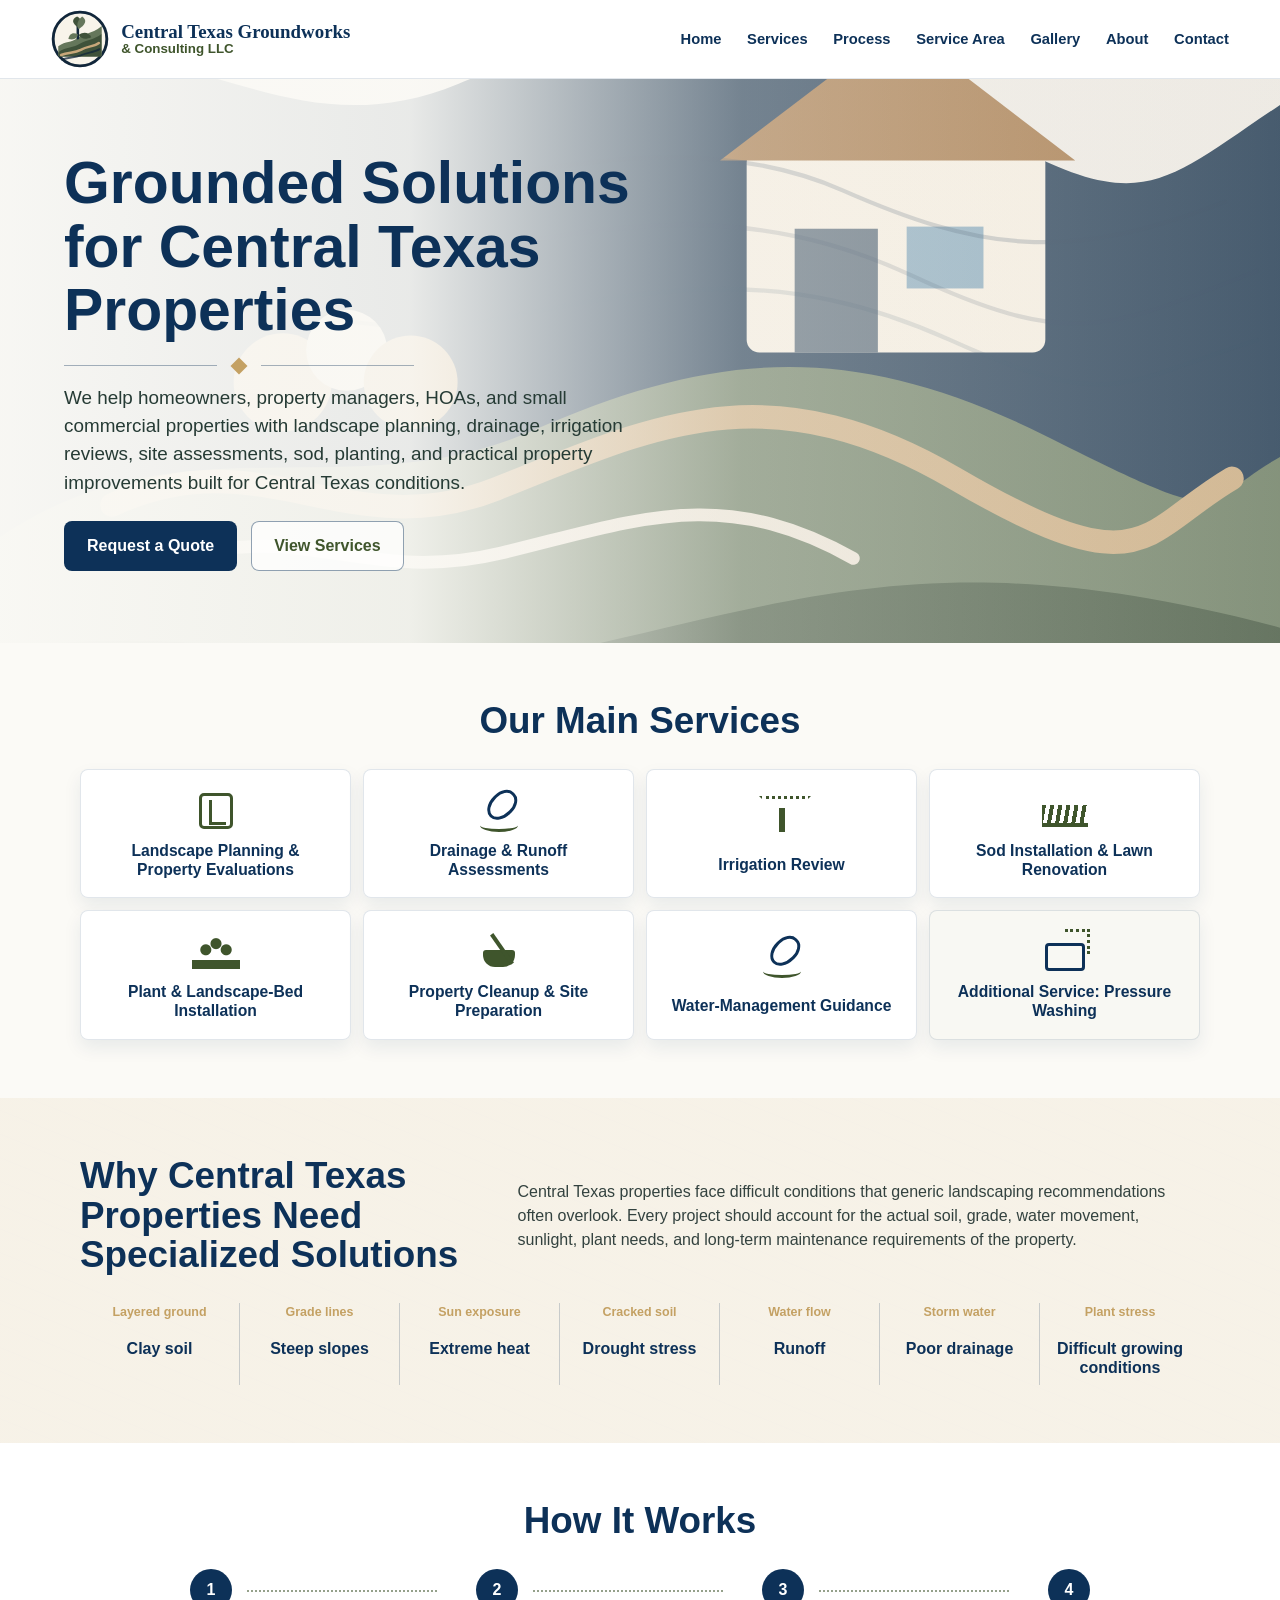
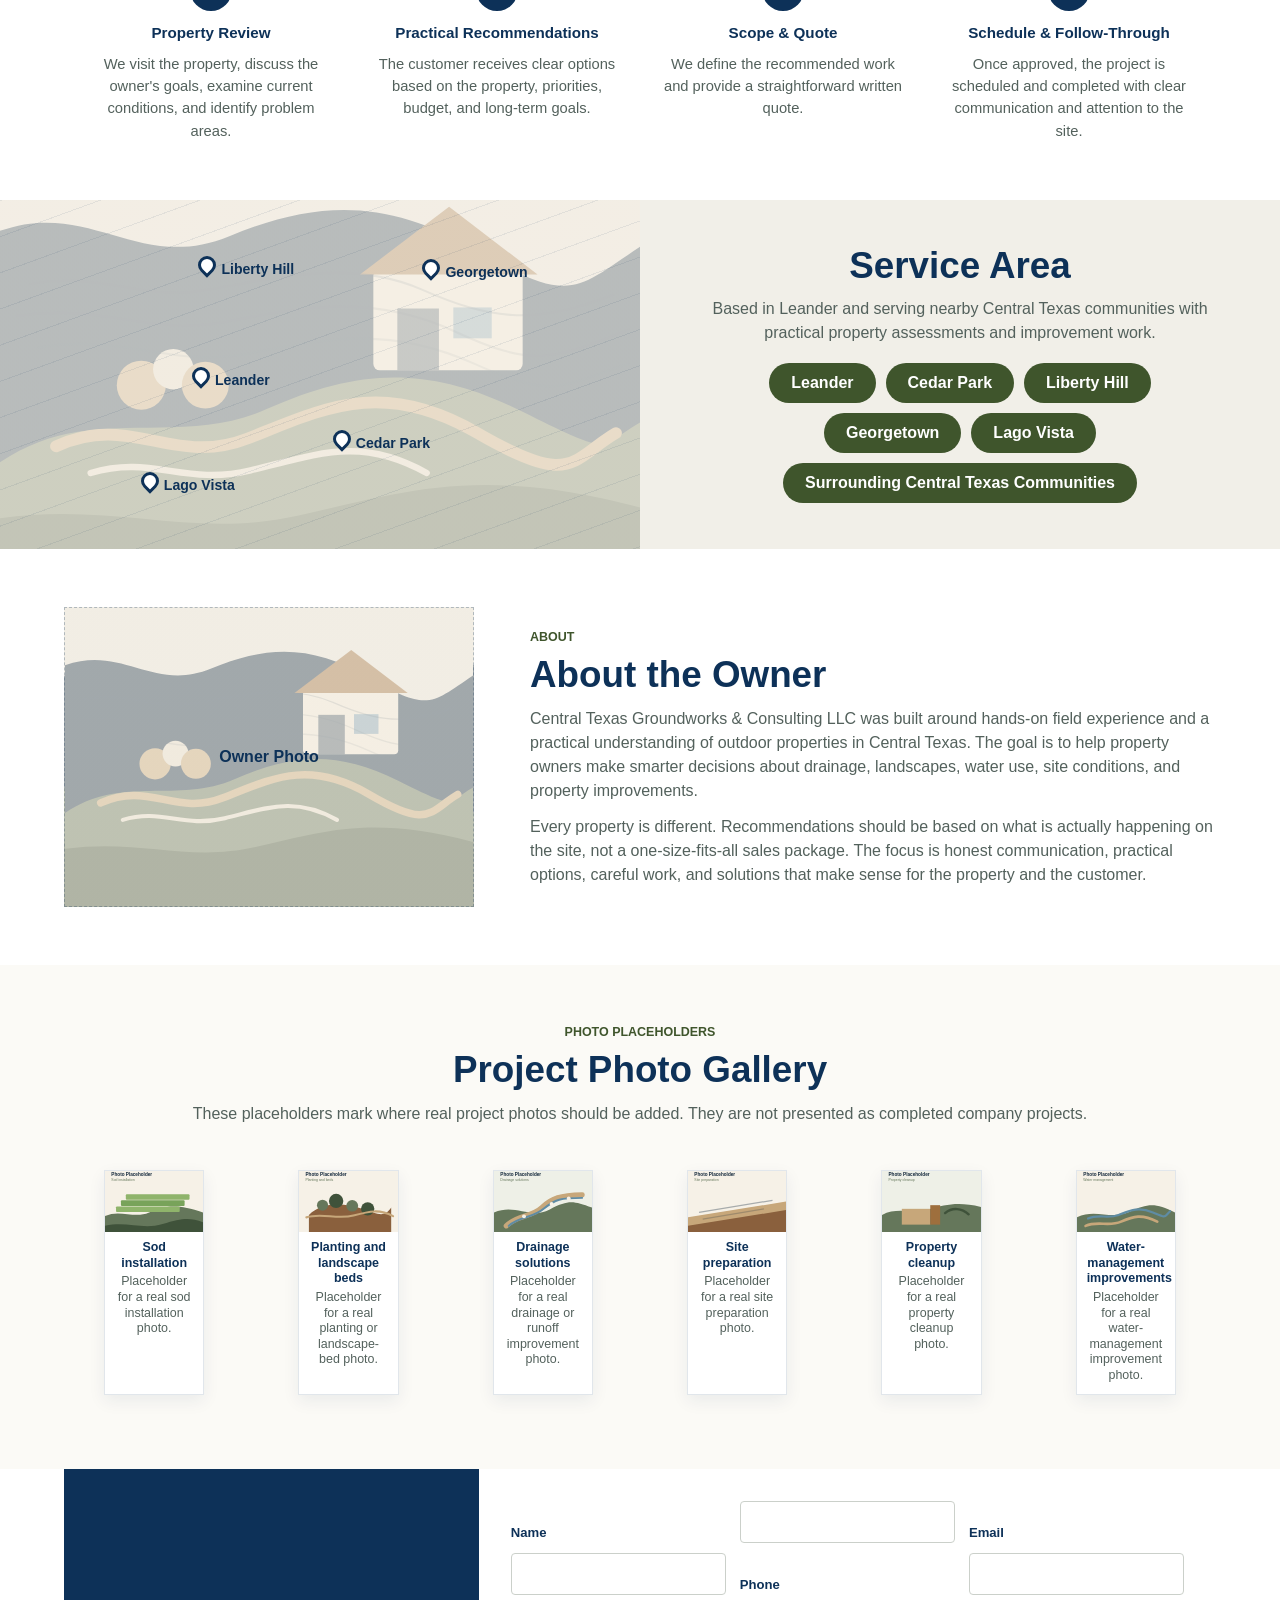
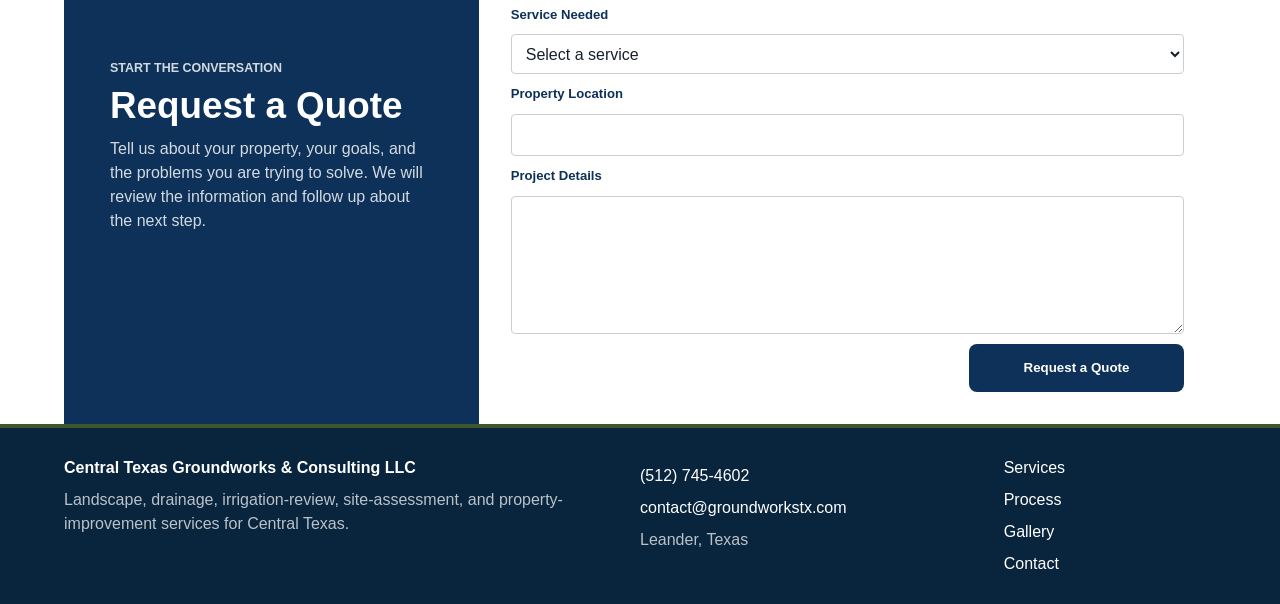
==== commit 6976e4a5: "Polish homepage visual layout" ====
--- a/index.html
+++ b/index.html
@@ -31,7 +31,7 @@
   <a class="skip-link" href="#main">Skip to content</a>
   <header class="site-header">
     <a class="brand" href="/" aria-label="Central Texas Groundworks home">
-      <span class="brand-mark">CT</span>
+      <img class="brand-mark" src="assets/logo-groundworks.svg" alt="" width="58" height="58">
       <span>
         <strong>Central Texas Groundworks</strong>
         <small>& Consulting LLC</small>
@@ -60,8 +60,8 @@
         <img src="assets/hero-groundworks.svg" alt="Illustrated Central Texas property with lawn, planting beds, limestone, and drainage contours">
       </div>
       <div class="hero-content">
-        <p class="eyebrow">Central Texas property solutions</p>
         <h1>Grounded Solutions for Central Texas Properties</h1>
+        <div class="hero-rule" aria-hidden="true"><span></span></div>
         <p class="lead">We help homeowners, property managers, HOAs, and small commercial properties with landscape planning, drainage, irrigation reviews, site assessments, sod, planting, and practical property improvements built for Central Texas conditions.</p>
         <div class="button-row">
           <a class="button primary" href="/contact">Request a Quote</a>
@@ -72,48 +72,46 @@
 
     <section class="section" id="services" aria-labelledby="services-title">
       <div class="section-heading">
-        <p class="eyebrow">Main services</p>
         <h2 id="services-title">Our Main Services</h2>
-        <p>Practical help for outdoor projects that need a clear plan, good site judgment, and solutions matched to Central Texas conditions.</p>
       </div>
       <div class="service-grid">
         <article class="service-card">
-          <span class="service-icon">01</span>
+          <span class="service-icon service-plan" aria-hidden="true"></span>
           <h3>Landscape Planning & Property Evaluations</h3>
           <p>Practical property reviews focused on layout, plant health, drainage, site conditions, and long-term improvement opportunities.</p>
         </article>
         <article class="service-card">
-          <span class="service-icon">02</span>
+          <span class="service-icon service-drainage" aria-hidden="true"></span>
           <h3>Drainage & Runoff Assessments</h3>
           <p>Evaluate water movement, erosion, standing water, downspout discharge, slope runoff, and problem areas around the property.</p>
         </article>
         <article class="service-card">
-          <span class="service-icon">03</span>
+          <span class="service-icon service-irrigation" aria-hidden="true"></span>
           <h3>Irrigation Review</h3>
           <p>Review visible irrigation performance, coverage concerns, watering practices, pressure symptoms, runoff, and landscape water use.</p>
         </article>
         <article class="service-card">
-          <span class="service-icon">04</span>
+          <span class="service-icon service-sod" aria-hidden="true"></span>
           <h3>Sod Installation & Lawn Renovation</h3>
           <p>Remove damaged turf, improve the soil where needed, prepare the site, and install sod suited to the property conditions.</p>
         </article>
         <article class="service-card">
-          <span class="service-icon">05</span>
+          <span class="service-icon service-planting" aria-hidden="true"></span>
           <h3>Plant & Landscape-Bed Installation</h3>
           <p>Install plants, landscape beds, edging, mulch, rock, and practical improvements based on sunlight, drainage, soil, and maintenance needs.</p>
         </article>
         <article class="service-card">
-          <span class="service-icon">06</span>
+          <span class="service-icon service-cleanup" aria-hidden="true"></span>
           <h3>Property Cleanup & Site Preparation</h3>
           <p>Clear unwanted vegetation, remove debris, prepare planting areas, improve access, and get outdoor spaces ready for the next phase of work.</p>
         </article>
         <article class="service-card">
-          <span class="service-icon">07</span>
+          <span class="service-icon service-water" aria-hidden="true"></span>
           <h3>Water-Management Guidance</h3>
           <p>Provide practical recommendations for reducing runoff, improving watering efficiency, protecting slopes, and supporting healthier landscapes.</p>
         </article>
         <article class="service-card secondary-service">
-          <span class="service-icon">08</span>
+          <span class="service-icon service-wash" aria-hidden="true"></span>
           <h3>Additional Service: Pressure Washing</h3>
           <p>Exterior surface cleaning may be available as an additional service for selected residential and small commercial projects.</p>
         </article>
@@ -122,24 +120,22 @@
 
     <section class="section conditions" aria-labelledby="conditions-title">
       <div class="section-heading">
-        <p class="eyebrow">Local site conditions</p>
         <h2 id="conditions-title">Why Central Texas Properties Need Specialized Solutions</h2>
         <p>Central Texas properties face difficult conditions that generic landscaping recommendations often overlook. Every project should account for the actual soil, grade, water movement, sunlight, plant needs, and long-term maintenance requirements of the property.</p>
       </div>
       <div class="condition-grid">
-        <div><span>Clay</span><strong>Clay soil</strong></div>
-        <div><span>Slope</span><strong>Steep slopes</strong></div>
-        <div><span>Heat</span><strong>Extreme heat</strong></div>
-        <div><span>Dry</span><strong>Drought stress</strong></div>
-        <div><span>Flow</span><strong>Runoff</strong></div>
-        <div><span>Drain</span><strong>Poor drainage</strong></div>
-        <div><span>Grow</span><strong>Difficult growing conditions</strong></div>
+        <div><span>Layered ground</span><strong>Clay soil</strong></div>
+        <div><span>Grade lines</span><strong>Steep slopes</strong></div>
+        <div><span>Sun exposure</span><strong>Extreme heat</strong></div>
+        <div><span>Cracked soil</span><strong>Drought stress</strong></div>
+        <div><span>Water flow</span><strong>Runoff</strong></div>
+        <div><span>Storm water</span><strong>Poor drainage</strong></div>
+        <div><span>Plant stress</span><strong>Difficult growing conditions</strong></div>
       </div>
     </section>
 
     <section class="section process" id="process" aria-labelledby="process-title">
       <div class="section-heading">
-        <p class="eyebrow">Process</p>
         <h2 id="process-title">How It Works</h2>
       </div>
       <div class="process-grid">
@@ -168,18 +164,24 @@
 
     <section class="section service-area" id="service-area" aria-labelledby="area-title">
       <div class="area-card">
+        <div class="map-panel" aria-label="Service area map illustration">
+          <span class="map-pin liberty">Liberty Hill</span>
+          <span class="map-pin georgetown">Georgetown</span>
+          <span class="map-pin leander">Leander</span>
+          <span class="map-pin cedar">Cedar Park</span>
+          <span class="map-pin lago">Lago Vista</span>
+        </div>
         <div>
-          <p class="eyebrow">Service area</p>
           <h2 id="area-title">Service Area</h2>
           <p>Based in Leander and serving nearby Central Texas communities with practical property assessments and improvement work.</p>
-        </div>
-        <div class="location-pills" aria-label="Service locations">
-          <span>Leander</span>
-          <span>Cedar Park</span>
-          <span>Liberty Hill</span>
-          <span>Georgetown</span>
-          <span>Lago Vista</span>
-          <span>Surrounding Central Texas Communities</span>
+          <div class="location-pills" aria-label="Service locations">
+            <span>Leander</span>
+            <span>Cedar Park</span>
+            <span>Liberty Hill</span>
+            <span>Georgetown</span>
+            <span>Lago Vista</span>
+            <span>Surrounding Central Texas Communities</span>
+          </div>
         </div>
       </div>
     </section>
@@ -199,7 +201,7 @@
     <section class="section gallery-section" id="gallery" aria-labelledby="gallery-title">
       <div class="section-heading">
         <p class="eyebrow">Photo placeholders</p>
-        <h2 id="gallery-title">Real Project Photos</h2>
+        <h2 id="gallery-title">Project Photo Gallery</h2>
         <p>These placeholders mark where real project photos should be added. They are not presented as completed company projects.</p>
       </div>
       <div class="gallery-grid" id="gallery-grid" aria-live="polite"></div>
--- a/style.css
+++ b/style.css
@@ -1,15 +1,17 @@
 :root {
-  --ink: #17211c;
-  --muted: #5f6b64;
-  --line: #dbe3dc;
-  --paper: #fbfcf8;
-  --soft: #eef5ed;
-  --accent: #286b4c;
-  --accent-dark: #17472f;
-  --water: #276b89;
-  --clay: #a45f34;
+  --navy: #0d3158;
+  --navy-2: #0b2441;
+  --green: #5e7342;
+  --green-dark: #3f552c;
+  --tan: #c4a163;
+  --cream: #f6f1e7;
+  --paper: #fbfaf6;
   --white: #ffffff;
-  --shadow: 0 16px 40px rgba(23, 33, 28, 0.12);
+  --line: #dce2d8;
+  --ink: #17202a;
+  --muted: #53615c;
+  --shadow: 0 12px 28px rgba(13, 49, 88, 0.13);
+  --radius: 8px;
 }
 
 * {
@@ -25,24 +27,48 @@
   background: var(--paper);
   color: var(--ink);
   font-family: Arial, Helvetica, sans-serif;
-  line-height: 1.6;
+  line-height: 1.5;
+}
+
+img {
+  display: block;
+  max-width: 100%;
 }
 
 a {
   color: inherit;
+}
+
+:focus-visible {
+  outline: 3px solid var(--tan);
+  outline-offset: 3px;
+}
+
+.skip-link {
+  position: absolute;
+  left: 16px;
+  top: -80px;
+  z-index: 100;
+  padding: 10px 14px;
+  background: var(--navy);
+  color: var(--white);
+}
+
+.skip-link:focus {
+  top: 16px;
 }
 
 .site-header {
   position: sticky;
   top: 0;
-  z-index: 20;
+  z-index: 50;
   display: flex;
   align-items: center;
   justify-content: space-between;
   gap: 24px;
-  padding: 14px clamp(18px, 4vw, 56px);
-  background: rgba(251, 252, 248, 0.94);
-  border-bottom: 1px solid var(--line);
+  padding: 10px clamp(18px, 4vw, 54px);
+  background: rgba(255, 255, 255, 0.96);
+  border-bottom: 1px solid rgba(13, 49, 88, 0.12);
   backdrop-filter: blur(10px);
 }
 
@@ -50,86 +76,92 @@
   display: inline-flex;
   align-items: center;
   gap: 12px;
-  min-width: 230px;
-  color: var(--ink);
+  min-width: 320px;
+  color: var(--navy);
   text-decoration: none;
 }
 
 .brand-mark {
-  display: grid;
-  place-items: center;
-  width: 42px;
-  height: 42px;
-  border-radius: 8px;
-  background: var(--accent);
-  color: var(--white);
-  font-weight: 800;
+  flex: 0 0 auto;
+  width: 58px;
+  height: 58px;
 }
 
 .brand strong,
 .brand small {
   display: block;
-  line-height: 1.15;
+  line-height: 1.12;
+}
+
+.brand strong {
+  max-width: 290px;
+  font-size: 1.18rem;
+  font-family: Georgia, "Times New Roman", serif;
 }
 
 .brand small {
-  color: var(--muted);
+  color: var(--green-dark);
+  font-weight: 800;
 }
 
 .main-nav {
   display: flex;
   align-items: center;
-  justify-content: center;
-  gap: clamp(12px, 2.4vw, 28px);
+  justify-content: flex-end;
+  gap: clamp(12px, 2vw, 28px);
   flex: 1;
 }
 
-.main-nav a,
-.header-call {
-  color: var(--ink);
-  font-size: 0.95rem;
-  font-weight: 700;
+.main-nav a {
+  position: relative;
+  color: var(--navy);
+  font-size: 0.92rem;
+  font-weight: 800;
   text-decoration: none;
 }
 
-.header-call {
-  padding: 10px 16px;
-  border: 1px solid var(--accent);
-  border-radius: 8px;
-  color: var(--accent-dark);
-}
-
-.hero,
-.page-hero,
-.section,
-.split-section,
-.contact-band {
-  padding-inline: clamp(18px, 5vw, 72px);
-}
-
-.hero {
-  display: grid;
-  grid-template-columns: minmax(0, 1.14fr) minmax(320px, 0.86fr);
-  gap: clamp(28px, 5vw, 64px);
-  align-items: center;
-  min-height: calc(100vh - 74px);
-  padding-block: clamp(42px, 8vw, 86px);
-  background:
-    linear-gradient(135deg, rgba(238, 245, 237, 0.94), rgba(251, 252, 248, 0.98)),
-    repeating-linear-gradient(45deg, rgba(39, 107, 137, 0.08) 0 2px, transparent 2px 18px);
-}
-
-.hero-copy {
-  max-width: 760px;
-}
-
-.eyebrow {
-  margin: 0 0 10px;
-  color: var(--accent-dark);
-  font-size: 0.78rem;
-  font-weight: 800;
-  letter-spacing: 0;
-  text-transform: uppercase;
+.main-nav a::after {
+  position: absolute;
+  left: 0;
+  right: 0;
+  bottom: -9px;
+  height: 3px;
+  background: transparent;
+  content: "";
+}
+
+.main-nav a:hover::after,
+.main-nav a:focus-visible::after {
+  background: var(--green);
+}
+
+.menu-toggle {
+  display: none;
+  width: 46px;
+  height: 42px;
+  border: 1px solid rgba(13, 49, 88, 0.2);
+  border-radius: var(--radius);
+  background: var(--white);
+}
+
+.menu-toggle span:not(.sr-only) {
+  display: block;
+  width: 22px;
+  height: 2px;
+  margin: 5px auto;
+  background: var(--navy);
+}
+
+.sr-only {
+  position: absolute;
+  width: 1px;
+  height: 1px;
+  padding: 0;
+  margin: -1px;
+  overflow: hidden;
+  clip: rect(0, 0, 0, 0);
+  white-space: nowrap;
+  border: 0;
 }
 
 h1,
@@ -143,244 +175,718 @@
 h2,
 h3 {
   margin: 0;
+  color: var(--navy);
   line-height: 1.08;
 }
 
 h1 {
-  max-width: 820px;
-  font-size: clamp(2.5rem, 7vw, 5.25rem);
+  max-width: 720px;
+  font-size: clamp(2.45rem, 4.6vw, 4.9rem);
 }
 
 h2 {
-  font-size: clamp(1.9rem, 4vw, 3.1rem);
+  font-size: clamp(1.65rem, 3vw, 2.3rem);
 }
 
 h3 {
-  font-size: 1.15rem;
+  font-size: 1rem;
 }
 
 p {
-  margin: 14px 0 0;
+  margin: 12px 0 0;
   color: var(--muted);
 }
 
+.eyebrow {
+  margin: 0 0 8px;
+  color: var(--green-dark);
+  font-size: 0.78rem;
+  font-weight: 900;
+  letter-spacing: 0;
+  text-transform: uppercase;
+}
+
+.hero {
+  position: relative;
+  min-height: 370px;
+  overflow: hidden;
+  padding: clamp(42px, 6vw, 72px) clamp(22px, 5vw, 72px);
+  background: var(--cream);
+}
+
+.hero-media {
+  position: absolute;
+  inset: 0;
+  z-index: 0;
+  background: var(--cream);
+}
+
+.hero-media img {
+  width: 100%;
+  height: 100%;
+  object-fit: cover;
+  object-position: center right;
+}
+
+.hero::after {
+  position: absolute;
+  inset: 0;
+  z-index: 1;
+  background:
+    linear-gradient(90deg, rgba(251, 250, 246, 0.98) 0%, rgba(251, 250, 246, 0.9) 32%, rgba(251, 250, 246, 0.28) 58%, rgba(251, 250, 246, 0.04) 100%),
+    linear-gradient(0deg, rgba(251, 250, 246, 0.18), rgba(251, 250, 246, 0.18));
+  content: "";
+}
+
+.hero-content {
+  position: relative;
+  z-index: 2;
+  max-width: 650px;
+}
+
+.hero-rule {
+  display: flex;
+  align-items: center;
+  gap: 16px;
+  max-width: 350px;
+  margin: 18px 0 8px;
+}
+
+.hero-rule::before,
+.hero-rule::after {
+  height: 1px;
+  flex: 1;
+  background: rgba(13, 49, 88, 0.36);
+  content: "";
+}
+
+.hero-rule span {
+  width: 12px;
+  height: 12px;
+  transform: rotate(45deg);
+  background: var(--tan);
+}
+
 .lead {
-  color: #34443b;
-  font-size: clamp(1.1rem, 2vw, 1.35rem);
+  max-width: 560px;
+  color: #263b35;
+  font-size: clamp(1rem, 1.5vw, 1.18rem);
+  font-weight: 500;
 }
 
 .button-row {
   display: flex;
   flex-wrap: wrap;
-  gap: 12px;
+  gap: 14px;
   align-items: center;
-  margin-top: 26px;
+  margin-top: 24px;
 }
 
 .button {
   display: inline-flex;
   align-items: center;
   justify-content: center;
-  min-height: 46px;
-  padding: 12px 18px;
+  min-height: 48px;
+  padding: 12px 22px;
   border: 1px solid transparent;
-  border-radius: 8px;
-  font-weight: 800;
+  border-radius: var(--radius);
+  font-weight: 900;
   text-align: center;
   text-decoration: none;
+  cursor: pointer;
 }
 
 .button.primary {
-  background: var(--accent);
+  background: var(--navy);
   color: var(--white);
 }
 
 .button.secondary {
-  background: var(--water);
-  color: var(--white);
-}
-
-.button.ghost {
-  border-color: var(--accent);
-  color: var(--accent-dark);
-}
-
-.button.ghost.light {
-  border-color: rgba(255, 255, 255, 0.7);
-  color: var(--white);
+  border-color: rgba(13, 49, 88, 0.45);
+  background: rgba(255, 255, 255, 0.72);
+  color: var(--green-dark);
 }
 
 .button.full {
   width: 100%;
 }
 
-.trust-line,
-.small-note {
+.section,
+.page-hero,
+.quote-section,
+.contact-band {
+  padding-inline: clamp(20px, 5vw, 72px);
+}
+
+.section {
+  padding-block: clamp(34px, 5vw, 58px);
+}
+
+.page-hero {
+  padding-block: clamp(58px, 8vw, 98px);
+  background:
+    linear-gradient(rgba(13, 49, 88, 0.78), rgba(13, 49, 88, 0.78)),
+    url("assets/hero-groundworks.svg");
+  background-size: cover;
+  background-position: center;
+}
+
+.page-hero h1,
+.page-hero .eyebrow {
+  color: var(--white);
+}
+
+.page-hero p {
+  max-width: 820px;
+  color: rgba(255, 255, 255, 0.84);
+  font-size: 1.12rem;
+}
+
+.section-heading {
+  max-width: 980px;
+  margin: 0 auto clamp(18px, 3vw, 28px);
+  text-align: center;
+}
+
+.service-grid {
+  display: grid;
+  grid-template-columns: repeat(4, minmax(0, 1fr));
+  gap: 12px;
+  max-width: 1120px;
+  margin: 0 auto;
+}
+
+.service-grid.three {
+  grid-template-columns: repeat(3, minmax(0, 1fr));
+}
+
+.service-card,
+.process-grid article,
+.message-card {
+  border: 1px solid rgba(13, 49, 88, 0.12);
+  border-radius: var(--radius);
+  background: rgba(255, 255, 255, 0.92);
+  box-shadow: 0 8px 18px rgba(13, 49, 88, 0.08);
+}
+
+.service-card {
+  display: grid;
+  place-items: center;
+  min-height: 122px;
+  padding: 18px 14px;
+  text-align: center;
+}
+
+.service-card h2,
+.service-card h3 {
+  max-width: 220px;
+  font-size: 0.98rem;
+  line-height: 1.2;
+}
+
+.service-card p {
+  display: none;
+}
+
+.service-icon {
+  position: relative;
+  display: block;
+  width: 54px;
+  height: 44px;
+  margin-bottom: 10px;
+  color: var(--green-dark);
+}
+
+.service-icon::before,
+.service-icon::after {
+  position: absolute;
+  content: "";
+}
+
+.service-plan::before {
+  inset: 5px 10px 3px;
+  border: 3px solid currentColor;
+  border-radius: 5px;
+}
+
+.service-plan::after {
+  left: 20px;
+  top: 12px;
+  width: 14px;
+  height: 22px;
+  border-left: 3px solid currentColor;
+  border-bottom: 3px solid currentColor;
+}
+
+.service-drainage::before,
+.service-water::before {
+  left: 18px;
+  top: 0;
+  width: 18px;
+  height: 28px;
+  border: 3px solid var(--navy);
+  border-radius: 50% 50% 55% 55%;
+  transform: rotate(45deg);
+}
+
+.service-drainage::after,
+.service-water::after {
+  left: 8px;
+  bottom: 0;
+  width: 38px;
+  height: 10px;
+  border-bottom: 3px solid currentColor;
+  border-radius: 50%;
+}
+
+.service-irrigation::before {
+  left: 24px;
+  top: 16px;
+  width: 6px;
+  height: 24px;
+  background: currentColor;
+}
+
+.service-irrigation::after {
+  left: 4px;
+  top: 4px;
+  width: 46px;
+  height: 28px;
+  border-top: 3px dotted currentColor;
+  border-left: 3px dotted transparent;
+  border-right: 3px dotted transparent;
+}
+
+.service-sod::before {
+  left: 4px;
+  right: 4px;
+  bottom: 5px;
+  height: 18px;
+  background: repeating-linear-gradient(100deg, currentColor 0 4px, transparent 4px 8px);
+  border-bottom: 4px solid currentColor;
+}
+
+.service-planting::before {
+  left: 3px;
+  right: 3px;
+  bottom: 4px;
+  height: 9px;
+  background: currentColor;
+}
+
+.service-planting::after {
+  left: 10px;
+  bottom: 12px;
+  width: 34px;
+  height: 28px;
+  background: radial-gradient(circle at 20% 60%, currentColor 0 5px, transparent 6px), radial-gradient(circle at 50% 38%, currentColor 0 5px, transparent 6px), radial-gradient(circle at 80% 60%, currentColor 0 5px, transparent 6px);
+}
+
+.service-cleanup::before {
+  left: 11px;
+  bottom: 6px;
+  width: 32px;
+  height: 17px;
+  border-radius: 3px 3px 12px 12px;
+  background: currentColor;
+}
+
+.service-cleanup::after {
+  left: 28px;
+  top: 2px;
+  width: 4px;
+  height: 36px;
+  background: currentColor;
+  transform: rotate(-35deg);
+}
+
+.service-wash::before {
+  inset: 14px 7px 2px;
+  border: 3px solid var(--navy);
+  border-radius: 4px;
+}
+
+.service-wash::after {
+  right: 2px;
+  top: 0;
+  width: 22px;
+  height: 22px;
+  border-top: 3px dotted currentColor;
+  border-right: 3px dotted currentColor;
+}
+
+.secondary-service {
+  background: #f8f8f3;
+}
+
+.conditions {
+  background:
+    linear-gradient(rgba(246, 241, 231, 0.94), rgba(246, 241, 231, 0.94)),
+    repeating-linear-gradient(22deg, rgba(13, 49, 88, 0.05) 0 1px, transparent 1px 22px);
+}
+
+.conditions .section-heading {
+  display: grid;
+  grid-template-columns: minmax(250px, 0.75fr) minmax(0, 1.25fr);
+  gap: 28px;
+  align-items: center;
+  max-width: 1120px;
+  text-align: left;
+}
+
+.conditions p {
+  margin-top: 0;
+  color: #33423f;
+}
+
+.condition-grid {
+  display: grid;
+  grid-template-columns: repeat(7, minmax(0, 1fr));
+  gap: 0;
+  max-width: 1120px;
+  margin: 0 auto;
+}
+
+.condition-grid div {
+  min-height: 82px;
+  padding: 0 14px;
+  border-right: 1px solid rgba(13, 49, 88, 0.2);
+  color: var(--navy);
+  text-align: center;
+}
+
+.condition-grid div:last-child {
+  border-right: 0;
+}
+
+.condition-grid span {
+  display: block;
+  min-height: 28px;
+  margin-bottom: 8px;
+  color: var(--tan);
+  font-size: 0.78rem;
+  font-weight: 900;
+}
+
+.condition-grid strong {
+  display: block;
+  line-height: 1.2;
+}
+
+.process {
+  background: var(--white);
+}
+
+.process-grid {
+  display: grid;
+  grid-template-columns: repeat(4, minmax(0, 1fr));
+  gap: 24px;
+  max-width: 1120px;
+  margin: 0 auto;
+}
+
+.process-grid article {
+  position: relative;
+  padding: 0 8px;
+  border: 0;
+  background: transparent;
+  box-shadow: none;
+  text-align: center;
+}
+
+.process-grid article:not(:last-child)::after {
+  position: absolute;
+  left: calc(50% + 36px);
+  right: calc(-50% + 36px);
+  top: 21px;
+  border-top: 2px dotted rgba(63, 85, 44, 0.55);
+  content: "";
+}
+
+.process-grid span {
+  position: relative;
+  z-index: 1;
+  display: grid;
+  place-items: center;
+  width: 42px;
+  height: 42px;
+  margin: 0 auto 14px;
+  border-radius: 50%;
+  background: var(--navy);
+  color: var(--white);
+  font-weight: 900;
+}
+
+.process-grid h3 {
   font-size: 0.95rem;
 }
 
-.hero-panel,
-.field-card,
-.fee-card,
-.info-card,
-.contact-form,
-.contact-details {
-  border: 1px solid var(--line);
-  border-radius: 8px;
-  background: var(--white);
-  box-shadow: var(--shadow);
-}
-
-.hero-panel {
-  padding: clamp(22px, 4vw, 32px);
-}
-
-.panel-header {
-  display: flex;
-  align-items: center;
-  gap: 10px;
-  margin-bottom: 18px;
-  color: var(--accent-dark);
-  font-weight: 800;
-}
-
-.status-dot {
+.process-grid p {
+  font-size: 0.92rem;
+}
+
+.service-area {
+  background: #f1efe8;
+  padding-block: 0;
+}
+
+.area-card {
+  display: grid;
+  grid-template-columns: minmax(300px, 1fr) minmax(0, 1fr);
+  gap: 0;
+  align-items: stretch;
+  max-width: none;
+  margin-inline: calc(clamp(20px, 5vw, 72px) * -1);
+}
+
+.map-panel {
+  position: relative;
+  min-height: 210px;
+  overflow: hidden;
+  background:
+    linear-gradient(rgba(246, 241, 231, 0.72), rgba(246, 241, 231, 0.72)),
+    url("assets/hero-groundworks.svg");
+  background-position: center;
+  background-size: cover;
+}
+
+.map-panel::after {
+  position: absolute;
+  inset: 0;
+  background: repeating-linear-gradient(160deg, rgba(13, 49, 88, 0.08) 0 1px, transparent 1px 34px);
+  content: "";
+}
+
+.map-pin {
+  position: absolute;
+  z-index: 1;
+  color: var(--navy);
+  font-size: 0.88rem;
+  font-weight: 900;
+}
+
+.map-pin::before {
+  display: inline-block;
   width: 12px;
   height: 12px;
-  border-radius: 50%;
-  background: var(--clay);
-}
-
-.check-list,
-.field-card ul {
-  display: grid;
-  gap: 12px;
-  margin: 0;
+  margin-right: 5px;
+  border: 3px solid var(--navy);
+  border-radius: 50% 50% 50% 0;
+  background: var(--white);
+  transform: rotate(-45deg);
+  content: "";
+}
+
+.liberty {
+  left: 31%;
+  top: 16%;
+}
+
+.georgetown {
+  left: 66%;
+  top: 17%;
+}
+
+.leander {
+  left: 30%;
+  top: 48%;
+}
+
+.cedar {
+  left: 52%;
+  top: 66%;
+}
+
+.lago {
+  left: 22%;
+  top: 78%;
+}
+
+.area-card > div:last-child {
+  display: grid;
+  align-content: center;
+  justify-items: center;
+  padding: clamp(26px, 4vw, 46px);
+  text-align: center;
+}
+
+.location-pills {
+  display: flex;
+  flex-wrap: wrap;
+  justify-content: center;
+  gap: 10px;
+  max-width: 520px;
+  margin-top: 18px;
+}
+
+.location-pills span {
+  padding: 8px 22px;
+  border-radius: 999px;
+  background: var(--green-dark);
+  color: var(--white);
+  font-weight: 900;
+}
+
+.about-preview {
+  display: grid;
+  grid-template-columns: minmax(280px, 410px) minmax(0, 1fr);
+  gap: clamp(28px, 5vw, 56px);
+  align-items: center;
+  background:
+    linear-gradient(90deg, rgba(255, 255, 255, 0) 0%, rgba(255, 255, 255, 0.96) 45%),
+    var(--white);
+}
+
+.owner-placeholder {
+  display: grid;
+  min-height: 300px;
+  place-items: center;
+  border: 1px dashed rgba(13, 49, 88, 0.28);
+  border-radius: 0;
+  background:
+    linear-gradient(rgba(246, 241, 231, 0.62), rgba(246, 241, 231, 0.62)),
+    url("assets/hero-groundworks.svg");
+  background-position: center;
+  background-size: cover;
+  color: var(--navy);
+  font-weight: 900;
+}
+
+.gallery-section {
+  background: var(--paper);
+}
+
+.gallery-grid {
+  display: grid;
+  grid-template-columns: repeat(6, minmax(0, 1fr));
+  gap: 14px;
+  max-width: 1180px;
+  margin: 0 auto;
+}
+
+.gallery-item {
+  overflow: hidden;
+  border: 1px solid rgba(13, 49, 88, 0.12);
+  border-radius: 0;
+  background: var(--white);
+  box-shadow: 0 6px 16px rgba(13, 49, 88, 0.07);
+}
+
+.gallery-item img {
+  width: 100%;
+  aspect-ratio: 4 / 2.5;
+  object-fit: cover;
+}
+
+.gallery-item figcaption {
+  padding: 8px 10px 10px;
+  color: var(--muted);
+  font-size: 0.78rem;
+  line-height: 1.25;
+  text-align: center;
+}
+
+.gallery-item strong {
+  display: block;
+  color: var(--navy);
+}
+
+.gallery-item span {
+  display: block;
+  margin-top: 3px;
+}
+
+.quote-section {
+  display: grid;
+  grid-template-columns: minmax(280px, 0.72fr) minmax(360px, 1.28fr);
+  gap: 0;
+  align-items: stretch;
+  padding-block: 0;
+  background: var(--white);
+}
+
+.quote-section.standalone {
+  background: var(--cream);
+  gap: clamp(28px, 5vw, 64px);
+  align-items: start;
+  padding-block: clamp(52px, 7vw, 90px);
+}
+
+.quote-copy {
+  display: grid;
+  align-content: center;
+  padding: clamp(28px, 4vw, 46px);
+  background: var(--navy);
+}
+
+.quote-copy h2,
+.quote-section:not(.standalone) .eyebrow {
+  color: var(--white);
+}
+
+.quote-section:not(.standalone) .quote-copy p {
+  color: rgba(255, 255, 255, 0.82);
+}
+
+.standalone .quote-copy {
+  background: transparent;
   padding: 0;
-  list-style: none;
-}
-
-.check-list li,
-.field-card li {
-  position: relative;
-  padding-left: 26px;
-}
-
-.check-list li::before,
-.field-card li::before {
-  position: absolute;
-  left: 0;
-  color: var(--accent);
-  content: ">";
+}
+
+.standalone .quote-copy h2 {
+  color: var(--navy);
+}
+
+.quote-form {
+  display: grid;
+  grid-template-columns: repeat(3, minmax(0, 1fr));
+  gap: 10px 14px;
+  padding: clamp(18px, 3vw, 32px);
+  border-radius: 0;
+  background: var(--white);
+}
+
+.quote-form label {
+  align-self: end;
+  color: var(--navy);
+  font-size: 0.82rem;
   font-weight: 900;
 }
 
-.section,
-.split-section {
-  padding-block: clamp(48px, 7vw, 86px);
-}
-
-.page-hero {
-  padding-block: clamp(54px, 8vw, 92px);
-  background: var(--soft);
-  border-bottom: 1px solid var(--line);
-}
-
-.page-hero p {
-  max-width: 820px;
-  font-size: 1.12rem;
-}
-
-.section-heading {
-  max-width: 860px;
-  margin-bottom: clamp(24px, 4vw, 38px);
-}
-
-.issue-grid,
-.placeholder-row {
-  display: grid;
-  grid-template-columns: repeat(5, minmax(0, 1fr));
-  gap: 12px;
-}
-
-.issue-grid span,
-.placeholder-row span {
-  min-height: 58px;
-  display: flex;
-  align-items: center;
-  padding: 14px 16px;
-  border: 1px solid var(--line);
-  border-radius: 8px;
+.quote-form input,
+.quote-form select,
+.quote-form textarea {
+  width: 100%;
+  min-height: 40px;
+  padding: 8px 10px;
+  border: 1px solid #cbd0ca;
+  border-radius: 4px;
   background: var(--white);
   color: var(--ink);
-  font-weight: 800;
-}
-
-.split-section {
-  display: grid;
-  grid-template-columns: minmax(0, 1fr) minmax(280px, 420px);
-  gap: clamp(24px, 5vw, 56px);
-  align-items: center;
-}
-
-.split-section.align-start {
-  align-items: start;
-}
-
-.field-card,
-.fee-card,
-.contact-details {
-  padding: clamp(22px, 4vw, 32px);
-}
-
-.text-link {
-  display: inline-flex;
-  margin-top: 20px;
-  color: var(--accent-dark);
-  font-weight: 800;
-}
-
-.tinted {
-  background: var(--soft);
-  border-block: 1px solid var(--line);
-}
-
-.service-area {
-  display: grid;
-  gap: 8px;
-  max-width: 920px;
-  padding: 20px;
-  border-left: 5px solid var(--accent);
-  background: var(--white);
-}
-
-.service-area span {
-  color: var(--muted);
-}
-
-.card-grid {
-  display: grid;
-  grid-template-columns: repeat(3, minmax(0, 1fr));
-  gap: 16px;
-}
-
-.card-grid.services {
-  grid-template-columns: repeat(4, minmax(0, 1fr));
-}
-
-.info-card {
-  min-height: 190px;
-  padding: 22px;
-  box-shadow: none;
-}
-
-.info-card h2,
-.info-card h3 {
-  font-size: 1.18rem;
-}
-
-.compact {
-  padding-top: 32px;
+  font: inherit;
+}
+
+.quote-form textarea {
+  min-height: 84px;
+  resize: vertical;
+}
+
+.quote-form label[for="service"],
+.quote-form #service,
+.quote-form label[for="location"],
+.quote-form #location,
+.quote-form label[for="details"],
+.quote-form #details {
+  grid-column: span 3;
+}
+
+.quote-form .button {
+  grid-column: 3;
+  align-self: end;
+}
+
+.hidden {
+  display: none;
 }
 
 .contact-band {
@@ -388,9 +894,8 @@
   align-items: center;
   justify-content: space-between;
   gap: 24px;
-  padding-block: clamp(34px, 6vw, 54px);
-  background: var(--accent-dark);
-  color: var(--white);
+  padding-block: clamp(36px, 6vw, 58px);
+  background: var(--green-dark);
 }
 
 .contact-band h2,
@@ -399,44 +904,26 @@
 }
 
 .contact-band p {
-  color: rgba(255, 255, 255, 0.84);
-}
-
-.contact-form {
-  display: grid;
-  gap: 10px;
-  padding: clamp(20px, 4vw, 30px);
-  box-shadow: none;
-}
-
-.contact-form label {
-  color: var(--ink);
+  color: rgba(255, 255, 255, 0.8);
+}
+
+.checklist {
+  display: grid;
+  max-width: 760px;
+  gap: 12px;
+  margin-bottom: 24px;
+}
+
+.checklist label {
+  padding: 14px 16px;
+  border: 1px solid rgba(13, 49, 88, 0.12);
+  border-radius: var(--radius);
+  background: var(--white);
   font-weight: 800;
 }
 
-.contact-form input,
-.contact-form select,
-.contact-form textarea {
-  width: 100%;
-  min-height: 44px;
-  padding: 10px 12px;
-  border: 1px solid #bfcac1;
-  border-radius: 8px;
-  background: var(--white);
-  color: var(--ink);
-  font: inherit;
-}
-
-.contact-form textarea {
-  resize: vertical;
-}
-
-.contact-form button {
-  cursor: pointer;
-}
-
-.hidden {
-  display: none;
+.checklist input {
+  margin-right: 10px;
 }
 
 .message-page {
@@ -444,110 +931,165 @@
   min-height: 100vh;
   place-items: center;
   padding: 24px;
-}
-
-.message-page .field-card {
+  background: var(--cream);
+}
+
+.message-card {
   max-width: 680px;
+  padding: clamp(24px, 5vw, 44px);
 }
 
 .site-footer {
-  padding: 28px clamp(18px, 5vw, 72px);
-  background: #111914;
+  display: grid;
+  grid-template-columns: minmax(0, 1.3fr) minmax(0, 0.8fr) minmax(160px, 0.5fr);
+  gap: 24px;
+  padding: 28px clamp(20px, 5vw, 72px);
+  border-top: 4px solid var(--green-dark);
+  background: #09243d;
   color: var(--white);
 }
 
 .site-footer p {
-  margin: 6px 0;
-  color: rgba(255, 255, 255, 0.78);
+  margin: 8px 0 0;
+  color: rgba(255, 255, 255, 0.72);
 }
 
 .site-footer a {
+  display: block;
   color: var(--white);
-}
-
-@media (max-width: 1050px) {
+  text-decoration: none;
+}
+
+.site-footer nav {
+  display: grid;
+  gap: 8px;
+}
+
+@media (max-width: 1120px) {
+  .service-grid,
+  .process-grid {
+    grid-template-columns: repeat(2, minmax(0, 1fr));
+  }
+
+  .condition-grid {
+    grid-template-columns: repeat(4, minmax(0, 1fr));
+    gap: 14px 0;
+  }
+
+  .condition-grid div:nth-child(4) {
+    border-right: 0;
+  }
+
+  .gallery-grid {
+    grid-template-columns: repeat(3, minmax(0, 1fr));
+  }
+
+  .process-grid article::after {
+    display: none;
+  }
+}
+
+@media (max-width: 860px) {
   .site-header {
     align-items: flex-start;
     flex-wrap: wrap;
   }
 
+  .brand {
+    min-width: 0;
+  }
+
+  .brand strong {
+    max-width: 230px;
+    font-size: 1rem;
+  }
+
+  .menu-toggle {
+    display: block;
+  }
+
   .main-nav {
-    order: 3;
+    display: none;
     width: 100%;
-    justify-content: flex-start;
-    overflow-x: auto;
-    padding-bottom: 4px;
-  }
-
-  .hero,
-  .split-section {
-    grid-template-columns: 1fr;
+    flex-direction: column;
+    align-items: stretch;
+    gap: 8px;
+  }
+
+  .main-nav.is-open {
+    display: flex;
+  }
+
+  .main-nav a {
+    padding: 10px 12px;
+    border: 1px solid rgba(13, 49, 88, 0.12);
+    border-radius: var(--radius);
+    background: var(--white);
+  }
+
+  .main-nav a::after {
+    display: none;
   }
 
   .hero {
     min-height: auto;
-  }
-
-  .card-grid,
-  .card-grid.services {
-    grid-template-columns: repeat(2, minmax(0, 1fr));
-  }
-
-  .issue-grid,
-  .placeholder-row {
-    grid-template-columns: repeat(2, minmax(0, 1fr));
-  }
-}
-
-@media (max-width: 640px) {
+    padding-block: 48px;
+  }
+
+  .hero::after {
+    background: linear-gradient(90deg, rgba(251, 250, 246, 0.98) 0%, rgba(251, 250, 246, 0.88) 100%);
+  }
+
+  .conditions .section-heading,
+  .area-card,
+  .about-preview,
+  .quote-section {
+    grid-template-columns: 1fr;
+  }
+
+  .area-card {
+    margin-inline: calc(clamp(20px, 5vw, 72px) * -1);
+  }
+
+  .quote-form {
+    grid-template-columns: 1fr;
+  }
+
+  .quote-form label[for],
+  .quote-form input,
+  .quote-form select,
+  .quote-form textarea,
+  .quote-form .button {
+    grid-column: 1;
+  }
+
+  .site-footer {
+    grid-template-columns: 1fr;
+  }
+}
+
+@media (max-width: 620px) {
   .site-header {
     position: static;
-    gap: 14px;
-  }
-
-  .brand {
-    min-width: 0;
-    width: 100%;
-  }
-
-  .header-call {
-    width: 100%;
-    text-align: center;
-  }
-
-  .main-nav {
-    display: grid;
-    grid-template-columns: repeat(2, minmax(0, 1fr));
-    gap: 8px;
-    overflow: visible;
-  }
-
-  .main-nav a {
-    padding: 9px 10px;
-    border: 1px solid var(--line);
-    border-radius: 8px;
-    background: var(--white);
-    text-align: center;
-  }
-
-  .hero,
-  .page-hero,
-  .section,
-  .split-section,
-  .contact-band {
-    padding-inline: 16px;
-  }
-
-  .hero {
-    padding-block: 38px;
+    gap: 12px;
+  }
+
+  .brand-mark {
+    width: 48px;
+    height: 48px;
+  }
+
+  .brand strong {
+    max-width: 190px;
+    font-size: 0.95rem;
   }
 
   h1 {
-    font-size: 2.35rem;
+    font-size: 2.2rem;
   }
 
   h2 {
-    font-size: 1.75rem;
+    font-size: 1.7rem;
   }
 
   .button-row,
@@ -560,14 +1102,32 @@
     width: 100%;
   }
 
-  .issue-grid,
-  .placeholder-row,
-  .card-grid,
-  .card-grid.services {
+  .service-grid,
+  .process-grid,
+  .condition-grid,
+  .gallery-grid,
+  .service-grid.three {
     grid-template-columns: 1fr;
   }
 
-  .info-card {
-    min-height: 0;
-  }
-}
+  .condition-grid div,
+  .condition-grid div:nth-child(4) {
+    border-right: 0;
+    border-bottom: 1px solid rgba(13, 49, 88, 0.16);
+    padding-bottom: 16px;
+  }
+
+  .condition-grid div:last-child {
+    border-bottom: 0;
+  }
+
+  .map-panel {
+    min-height: 190px;
+  }
+}
+
+@media (prefers-reduced-motion: reduce) {
+  html {
+    scroll-behavior: auto;
+  }
+}
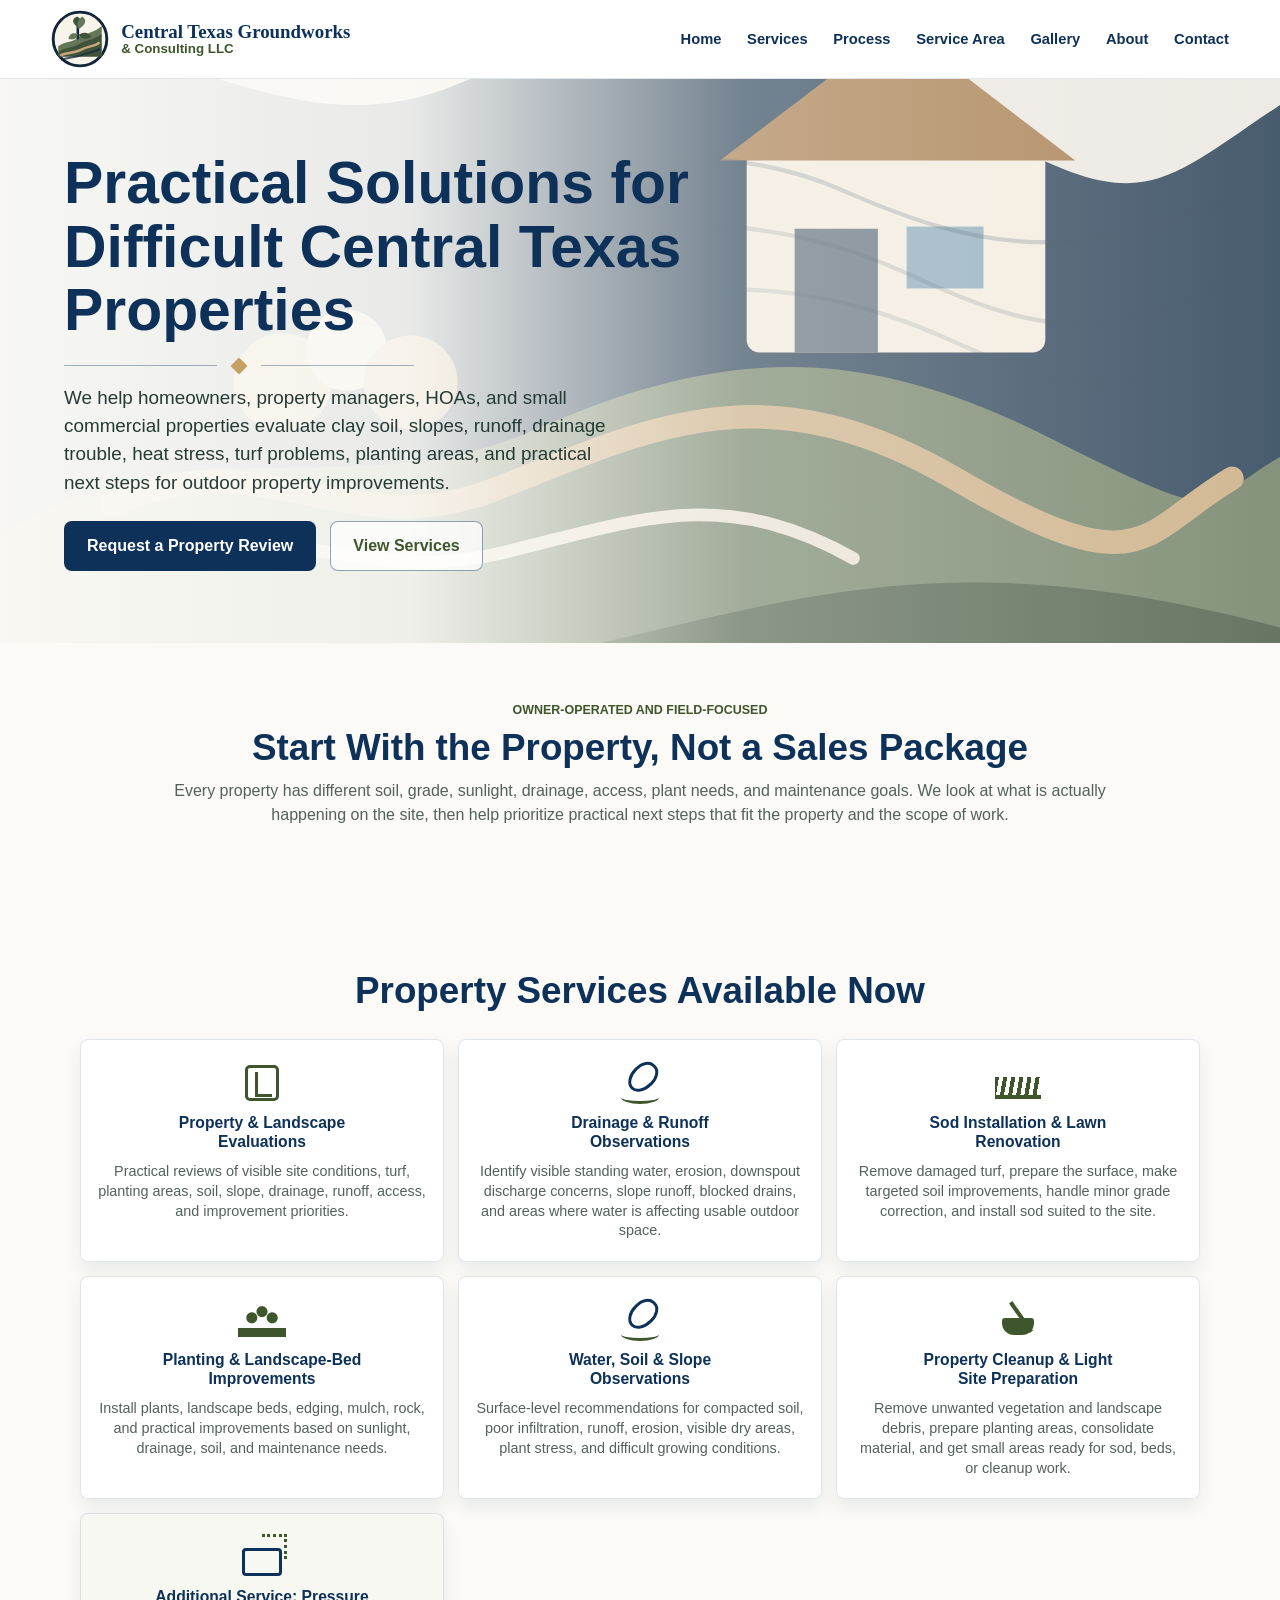
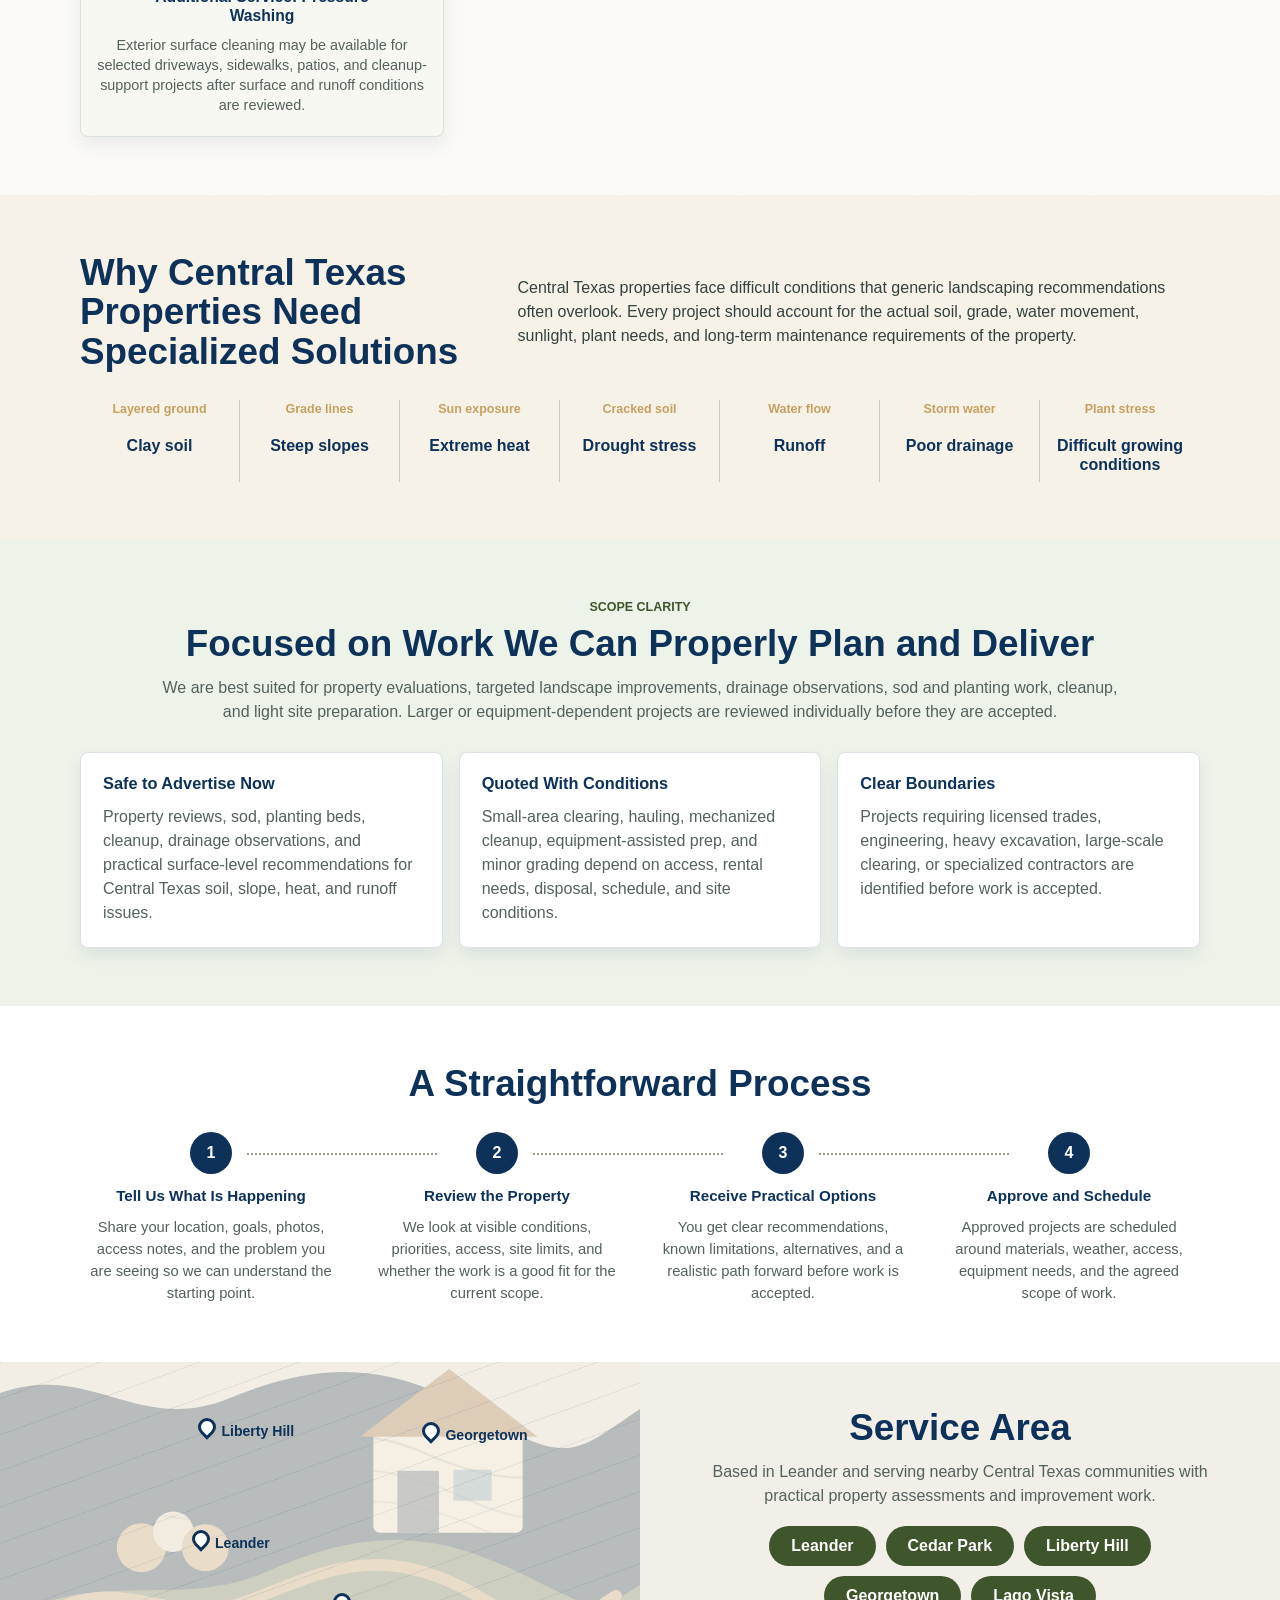
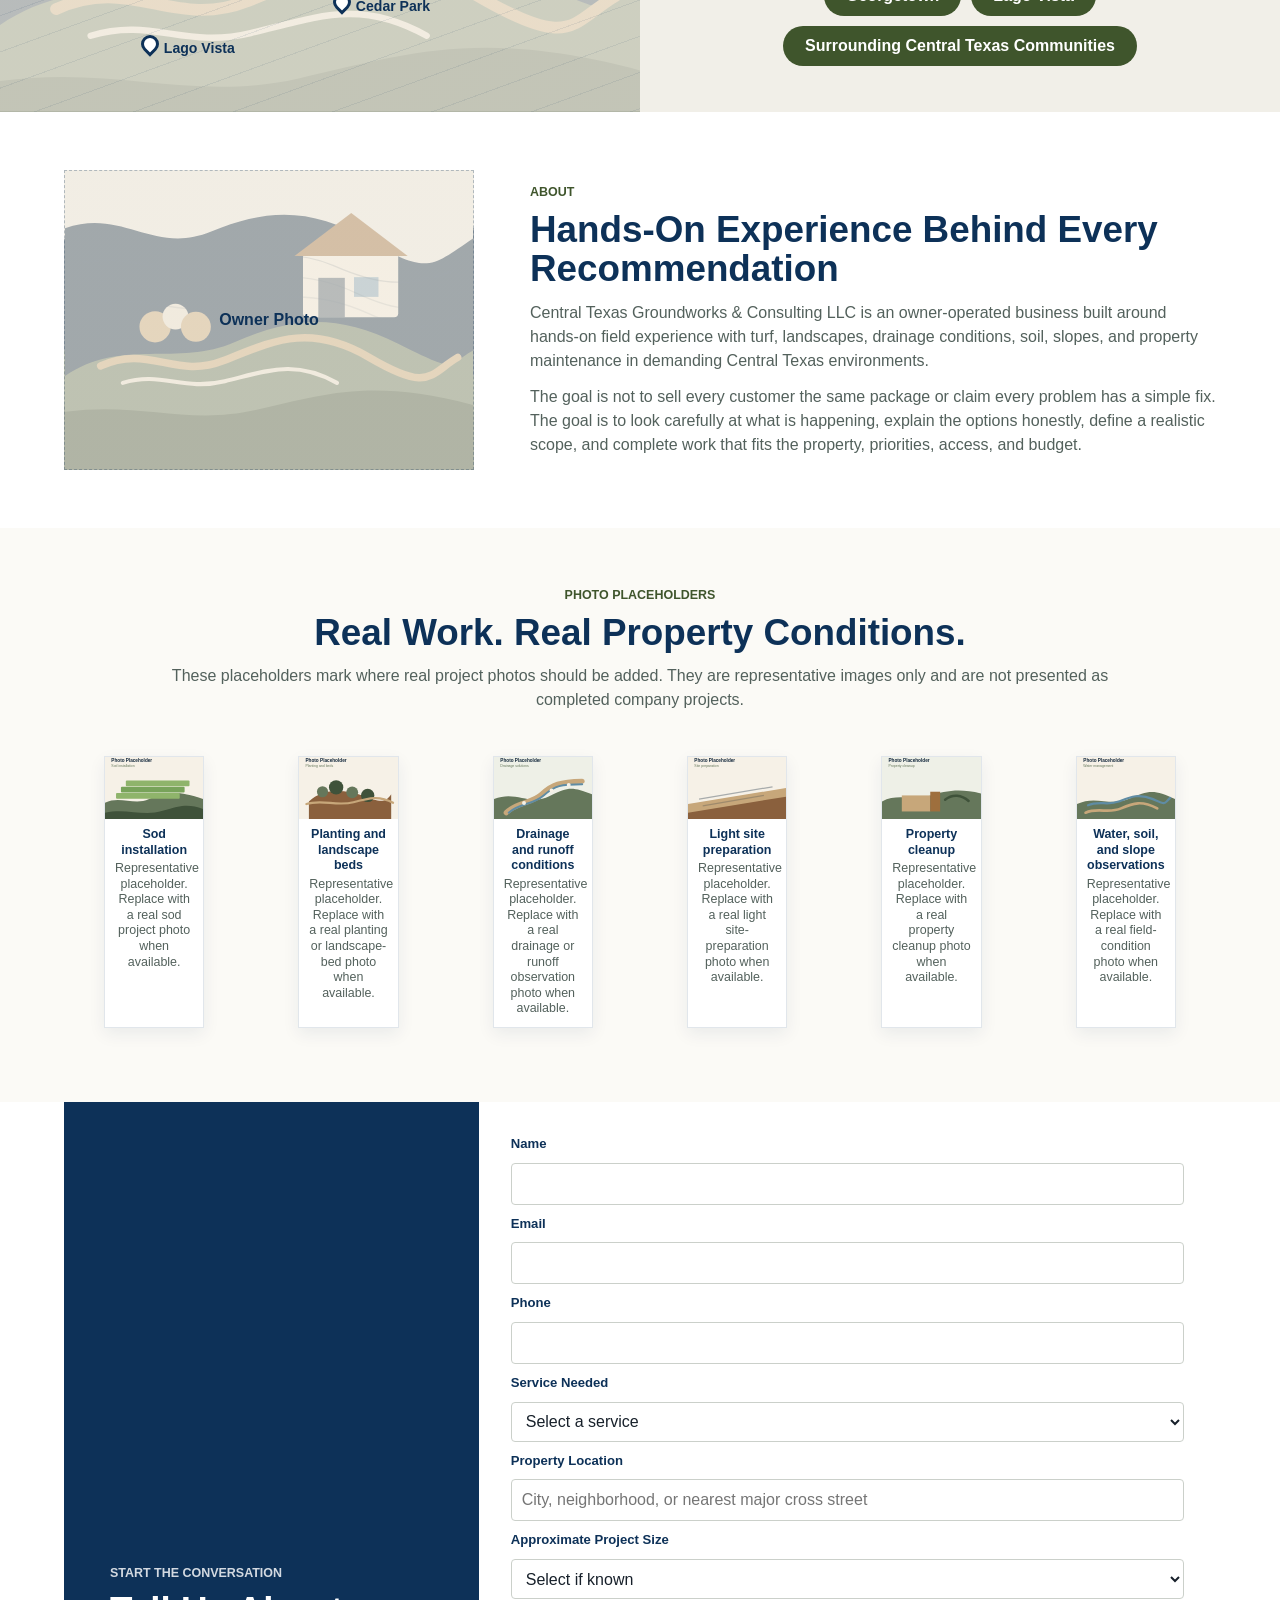
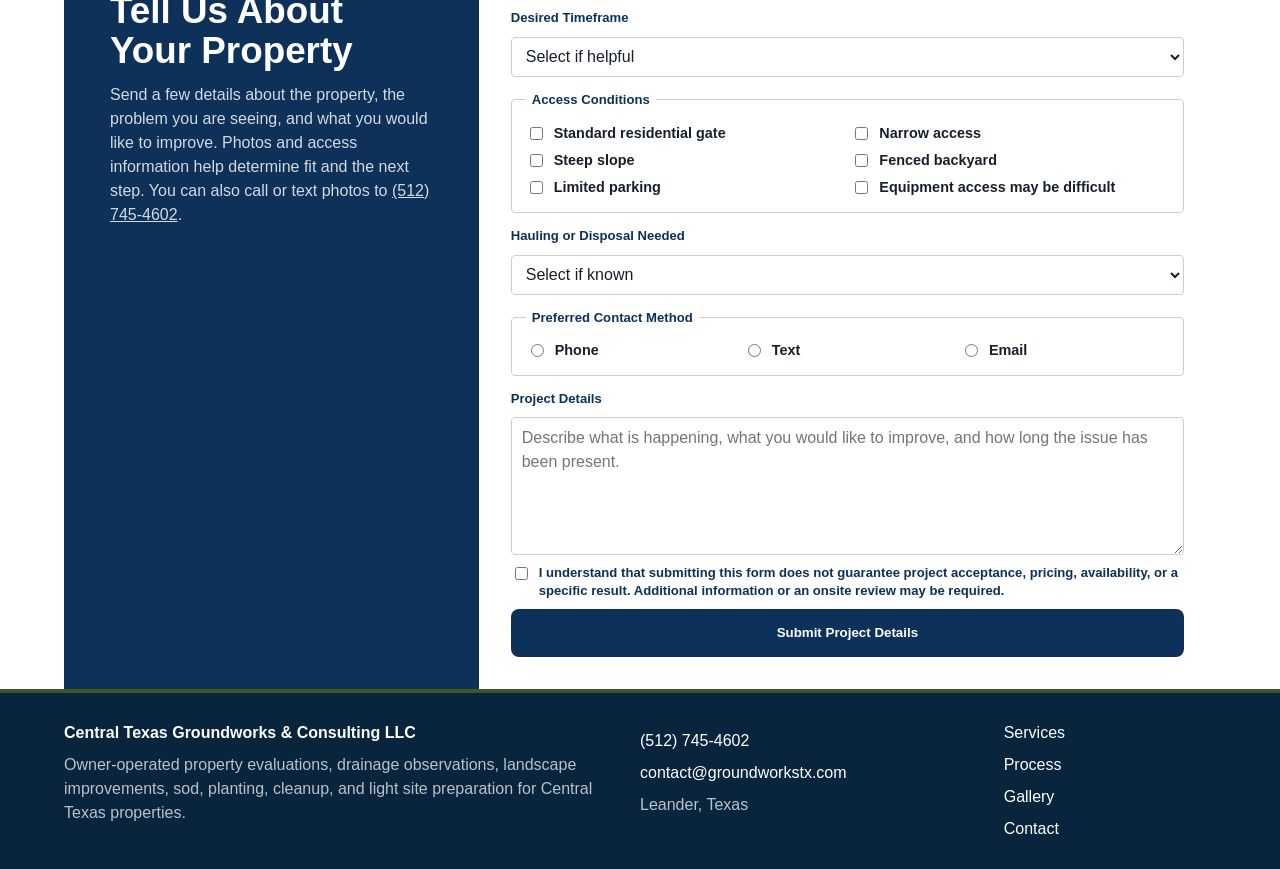
==== commit 61a03377: "Refine Groundworks service positioning" ====
--- a/index.html
+++ b/index.html
@@ -3,9 +3,9 @@
 <head>
   <meta charset="UTF-8">
   <meta name="viewport" content="width=device-width, initial-scale=1.0">
-  <meta name="description" content="Practical landscape planning, drainage assessments, irrigation reviews, sod installation, planting, site preparation, and property improvements in Leander and surrounding Central Texas communities.">
+  <meta name="description" content="Practical property evaluations, drainage and runoff observations, sod, planting, cleanup, light site preparation, and landscape improvements in Leander and surrounding Central Texas communities.">
   <meta property="og:title" content="Central Texas Groundworks & Consulting | Landscape, Drainage & Property Solutions">
-  <meta property="og:description" content="Landscape, drainage, irrigation-review, site-assessment, and property-improvement services for Central Texas properties.">
+  <meta property="og:description" content="Owner-operated landscape, drainage-observation, site-assessment, cleanup, sod, planting, and property-improvement services for Central Texas properties.">
   <meta property="og:type" content="website">
   <title>Central Texas Groundworks & Consulting | Landscape, Drainage & Property Solutions</title>
   <link rel="stylesheet" href="style.css">
@@ -60,60 +60,63 @@
         <img src="assets/hero-groundworks.svg" alt="Illustrated Central Texas property with lawn, planting beds, limestone, and drainage contours">
       </div>
       <div class="hero-content">
-        <h1>Grounded Solutions for Central Texas Properties</h1>
+        <h1>Practical Solutions for Difficult Central Texas Properties</h1>
         <div class="hero-rule" aria-hidden="true"><span></span></div>
-        <p class="lead">We help homeowners, property managers, HOAs, and small commercial properties with landscape planning, drainage, irrigation reviews, site assessments, sod, planting, and practical property improvements built for Central Texas conditions.</p>
+        <p class="lead">We help homeowners, property managers, HOAs, and small commercial properties evaluate clay soil, slopes, runoff, drainage trouble, heat stress, turf problems, planting areas, and practical next steps for outdoor property improvements.</p>
         <div class="button-row">
-          <a class="button primary" href="/contact">Request a Quote</a>
+          <a class="button primary" href="/contact">Request a Property Review</a>
           <a class="button secondary" href="/services">View Services</a>
         </div>
       </div>
     </section>
 
+    <section class="section intro-section" aria-labelledby="intro-title">
+      <div class="section-heading">
+        <p class="eyebrow">Owner-operated and field-focused</p>
+        <h2 id="intro-title">Start With the Property, Not a Sales Package</h2>
+        <p>Every property has different soil, grade, sunlight, drainage, access, plant needs, and maintenance goals. We look at what is actually happening on the site, then help prioritize practical next steps that fit the property and the scope of work.</p>
+      </div>
+    </section>
+
     <section class="section" id="services" aria-labelledby="services-title">
       <div class="section-heading">
-        <h2 id="services-title">Our Main Services</h2>
+        <h2 id="services-title">Property Services Available Now</h2>
       </div>
       <div class="service-grid">
         <article class="service-card">
           <span class="service-icon service-plan" aria-hidden="true"></span>
-          <h3>Landscape Planning & Property Evaluations</h3>
-          <p>Practical property reviews focused on layout, plant health, drainage, site conditions, and long-term improvement opportunities.</p>
+          <h3>Property & Landscape Evaluations</h3>
+          <p>Practical reviews of visible site conditions, turf, planting areas, soil, slope, drainage, runoff, access, and improvement priorities.</p>
         </article>
         <article class="service-card">
           <span class="service-icon service-drainage" aria-hidden="true"></span>
-          <h3>Drainage & Runoff Assessments</h3>
-          <p>Evaluate water movement, erosion, standing water, downspout discharge, slope runoff, and problem areas around the property.</p>
-        </article>
-        <article class="service-card">
-          <span class="service-icon service-irrigation" aria-hidden="true"></span>
-          <h3>Irrigation Review</h3>
-          <p>Review visible irrigation performance, coverage concerns, watering practices, pressure symptoms, runoff, and landscape water use.</p>
+          <h3>Drainage & Runoff Observations</h3>
+          <p>Identify visible standing water, erosion, downspout discharge concerns, slope runoff, blocked drains, and areas where water is affecting usable outdoor space.</p>
         </article>
         <article class="service-card">
           <span class="service-icon service-sod" aria-hidden="true"></span>
           <h3>Sod Installation & Lawn Renovation</h3>
-          <p>Remove damaged turf, improve the soil where needed, prepare the site, and install sod suited to the property conditions.</p>
+          <p>Remove damaged turf, prepare the surface, make targeted soil improvements, handle minor grade correction, and install sod suited to the site.</p>
         </article>
         <article class="service-card">
           <span class="service-icon service-planting" aria-hidden="true"></span>
-          <h3>Plant & Landscape-Bed Installation</h3>
+          <h3>Planting & Landscape-Bed Improvements</h3>
           <p>Install plants, landscape beds, edging, mulch, rock, and practical improvements based on sunlight, drainage, soil, and maintenance needs.</p>
         </article>
         <article class="service-card">
+          <span class="service-icon service-water" aria-hidden="true"></span>
+          <h3>Water, Soil & Slope Observations</h3>
+          <p>Surface-level recommendations for compacted soil, poor infiltration, runoff, erosion, visible dry areas, plant stress, and difficult growing conditions.</p>
+        </article>
+        <article class="service-card">
           <span class="service-icon service-cleanup" aria-hidden="true"></span>
-          <h3>Property Cleanup & Site Preparation</h3>
-          <p>Clear unwanted vegetation, remove debris, prepare planting areas, improve access, and get outdoor spaces ready for the next phase of work.</p>
-        </article>
-        <article class="service-card">
-          <span class="service-icon service-water" aria-hidden="true"></span>
-          <h3>Water-Management Guidance</h3>
-          <p>Provide practical recommendations for reducing runoff, improving watering efficiency, protecting slopes, and supporting healthier landscapes.</p>
+          <h3>Property Cleanup & Light Site Preparation</h3>
+          <p>Remove unwanted vegetation and landscape debris, prepare planting areas, consolidate material, and get small areas ready for sod, beds, or cleanup work.</p>
         </article>
         <article class="service-card secondary-service">
           <span class="service-icon service-wash" aria-hidden="true"></span>
           <h3>Additional Service: Pressure Washing</h3>
-          <p>Exterior surface cleaning may be available as an additional service for selected residential and small commercial projects.</p>
+          <p>Exterior surface cleaning may be available for selected driveways, sidewalks, patios, and cleanup-support projects after surface and runoff conditions are reviewed.</p>
         </article>
       </div>
     </section>
@@ -134,30 +137,52 @@
       </div>
     </section>
 
+    <section class="section scope-section" aria-labelledby="scope-title">
+      <div class="section-heading">
+        <p class="eyebrow">Scope clarity</p>
+        <h2 id="scope-title">Focused on Work We Can Properly Plan and Deliver</h2>
+        <p>We are best suited for property evaluations, targeted landscape improvements, drainage observations, sod and planting work, cleanup, and light site preparation. Larger or equipment-dependent projects are reviewed individually before they are accepted.</p>
+      </div>
+      <div class="scope-grid">
+        <article>
+          <h3>Safe to Advertise Now</h3>
+          <p>Property reviews, sod, planting beds, cleanup, drainage observations, and practical surface-level recommendations for Central Texas soil, slope, heat, and runoff issues.</p>
+        </article>
+        <article>
+          <h3>Quoted With Conditions</h3>
+          <p>Small-area clearing, hauling, mechanized cleanup, equipment-assisted prep, and minor grading depend on access, rental needs, disposal, schedule, and site conditions.</p>
+        </article>
+        <article>
+          <h3>Clear Boundaries</h3>
+          <p>Projects requiring licensed trades, engineering, heavy excavation, large-scale clearing, or specialized contractors are identified before work is accepted.</p>
+        </article>
+      </div>
+    </section>
+
     <section class="section process" id="process" aria-labelledby="process-title">
       <div class="section-heading">
-        <h2 id="process-title">How It Works</h2>
+        <h2 id="process-title">A Straightforward Process</h2>
       </div>
       <div class="process-grid">
         <article>
           <span>1</span>
-          <h3>Property Review</h3>
-          <p>We visit the property, discuss the owner's goals, examine current conditions, and identify problem areas.</p>
+          <h3>Tell Us What Is Happening</h3>
+          <p>Share your location, goals, photos, access notes, and the problem you are seeing so we can understand the starting point.</p>
         </article>
         <article>
           <span>2</span>
-          <h3>Practical Recommendations</h3>
-          <p>The customer receives clear options based on the property, priorities, budget, and long-term goals.</p>
+          <h3>Review the Property</h3>
+          <p>We look at visible conditions, priorities, access, site limits, and whether the work is a good fit for the current scope.</p>
         </article>
         <article>
           <span>3</span>
-          <h3>Scope & Quote</h3>
-          <p>We define the recommended work and provide a straightforward written quote.</p>
+          <h3>Receive Practical Options</h3>
+          <p>You get clear recommendations, known limitations, alternatives, and a realistic path forward before work is accepted.</p>
         </article>
         <article>
           <span>4</span>
-          <h3>Schedule & Follow-Through</h3>
-          <p>Once approved, the project is scheduled and completed with clear communication and attention to the site.</p>
+          <h3>Approve and Schedule</h3>
+          <p>Approved projects are scheduled around materials, weather, access, equipment needs, and the agreed scope of work.</p>
         </article>
       </div>
     </section>
@@ -192,17 +217,17 @@
       </div>
       <div>
         <p class="eyebrow">About</p>
-        <h2 id="about-title">About the Owner</h2>
-        <p>Central Texas Groundworks & Consulting LLC was built around hands-on field experience and a practical understanding of outdoor properties in Central Texas. The goal is to help property owners make smarter decisions about drainage, landscapes, water use, site conditions, and property improvements.</p>
-        <p>Every property is different. Recommendations should be based on what is actually happening on the site, not a one-size-fits-all sales package. The focus is honest communication, practical options, careful work, and solutions that make sense for the property and the customer.</p>
+        <h2 id="about-title">Hands-On Experience Behind Every Recommendation</h2>
+        <p>Central Texas Groundworks & Consulting LLC is an owner-operated business built around hands-on field experience with turf, landscapes, drainage conditions, soil, slopes, and property maintenance in demanding Central Texas environments.</p>
+        <p>The goal is not to sell every customer the same package or claim every problem has a simple fix. The goal is to look carefully at what is happening, explain the options honestly, define a realistic scope, and complete work that fits the property, priorities, access, and budget.</p>
       </div>
     </section>
 
     <section class="section gallery-section" id="gallery" aria-labelledby="gallery-title">
       <div class="section-heading">
         <p class="eyebrow">Photo placeholders</p>
-        <h2 id="gallery-title">Project Photo Gallery</h2>
-        <p>These placeholders mark where real project photos should be added. They are not presented as completed company projects.</p>
+        <h2 id="gallery-title">Real Work. Real Property Conditions.</h2>
+        <p>These placeholders mark where real project photos should be added. They are representative images only and are not presented as completed company projects.</p>
       </div>
       <div class="gallery-grid" id="gallery-grid" aria-live="polite"></div>
     </section>
@@ -210,8 +235,8 @@
     <section class="quote-section" id="quote" aria-labelledby="quote-title">
       <div class="quote-copy">
         <p class="eyebrow">Start the conversation</p>
-        <h2 id="quote-title">Request a Quote</h2>
-        <p>Tell us about your property, your goals, and the problems you are trying to solve. We will review the information and follow up about the next step.</p>
+        <h2 id="quote-title">Tell Us About Your Property</h2>
+        <p>Send a few details about the property, the problem you are seeing, and what you would like to improve. Photos and access information help determine fit and the next step. You can also call or text photos to <a href="tel:+15127454602">(512) 745-4602</a>.</p>
       </div>
       <form class="quote-form" name="contact" method="POST" data-netlify="true" netlify-honeypot="bot-field" action="/thank-you">
         <input type="hidden" name="form-name" value="contact">
@@ -225,29 +250,88 @@
         <input id="email" name="email" type="email" autocomplete="email" required>
 
         <label for="phone">Phone</label>
-        <input id="phone" name="phone" type="tel" autocomplete="tel">
+        <input id="phone" name="phone" type="tel" autocomplete="tel" required>
 
         <label for="service">Service Needed</label>
         <select id="service" name="service" required>
           <option value="">Select a service</option>
-          <option>Landscape Planning & Property Evaluation</option>
-          <option>Drainage & Runoff Assessment</option>
-          <option>Irrigation Review</option>
+          <option>Property & Landscape Evaluation</option>
+          <option>Drainage or Runoff Concern</option>
           <option>Sod Installation & Lawn Renovation</option>
-          <option>Plant & Landscape-Bed Installation</option>
-          <option>Property Cleanup & Site Preparation</option>
-          <option>Water-Management Guidance</option>
+          <option>Planting or Landscape-Bed Improvement</option>
+          <option>Water, Soil, or Slope Concern</option>
+          <option>Property Cleanup</option>
+          <option>Light Site Preparation</option>
           <option>Pressure Washing</option>
+          <option>Multiple Property Concerns</option>
+          <option>Not Sure Yet</option>
           <option>Other</option>
         </select>
 
         <label for="location">Property Location</label>
-        <input id="location" name="location" type="text" autocomplete="address-level2" required>
+        <input id="location" name="location" type="text" autocomplete="address-level2" placeholder="City, neighborhood, or nearest major cross street" required>
+
+        <label for="project-size">Approximate Project Size</label>
+        <select id="project-size" name="project-size">
+          <option value="">Select if known</option>
+          <option>Small area under 500 square feet</option>
+          <option>500-1,500 square feet</option>
+          <option>1,500-5,000 square feet</option>
+          <option>More than 5,000 square feet</option>
+          <option>Not sure</option>
+          <option>Not based on square footage</option>
+        </select>
+
+        <label for="timeframe">Desired Timeframe</label>
+        <select id="timeframe" name="timeframe">
+          <option value="">Select if helpful</option>
+          <option>As soon as reasonably available</option>
+          <option>Within 2-4 weeks</option>
+          <option>Within 1-3 months</option>
+          <option>Planning for later</option>
+          <option>Flexible</option>
+          <option>Urgent property concern</option>
+        </select>
+
+        <fieldset class="form-fieldset">
+          <legend>Access Conditions</legend>
+          <div class="checkbox-list">
+            <label><input type="checkbox" name="access" value="Standard residential gate"> Standard residential gate</label>
+            <label><input type="checkbox" name="access" value="Narrow access"> Narrow access</label>
+            <label><input type="checkbox" name="access" value="Steep slope"> Steep slope</label>
+            <label><input type="checkbox" name="access" value="Fenced backyard"> Fenced backyard</label>
+            <label><input type="checkbox" name="access" value="Limited parking"> Limited parking</label>
+            <label><input type="checkbox" name="access" value="Equipment access may be difficult"> Equipment access may be difficult</label>
+          </div>
+        </fieldset>
+
+        <label for="hauling">Hauling or Disposal Needed</label>
+        <select id="hauling" name="hauling">
+          <option value="">Select if known</option>
+          <option>Yes</option>
+          <option>No</option>
+          <option>Possibly</option>
+          <option>Not sure</option>
+        </select>
+
+        <fieldset class="form-fieldset compact">
+          <legend>Preferred Contact Method</legend>
+          <div class="radio-list">
+            <label><input type="radio" name="preferred-contact" value="Phone"> Phone</label>
+            <label><input type="radio" name="preferred-contact" value="Text"> Text</label>
+            <label><input type="radio" name="preferred-contact" value="Email"> Email</label>
+          </div>
+        </fieldset>
 
         <label for="details">Project Details</label>
-        <textarea id="details" name="details" rows="5" required></textarea>
-
-        <button class="button primary full" type="submit">Request a Quote</button>
+        <textarea id="details" name="details" rows="5" placeholder="Describe what is happening, what you would like to improve, and how long the issue has been present." required></textarea>
+
+        <label class="consent-label">
+          <input name="scope-consent" type="checkbox" required>
+          I understand that submitting this form does not guarantee project acceptance, pricing, availability, or a specific result. Additional information or an onsite review may be required.
+        </label>
+
+        <button class="button primary full" type="submit">Submit Project Details</button>
       </form>
     </section>
   </main>
@@ -255,7 +339,7 @@
   <footer class="site-footer">
     <div>
       <strong>Central Texas Groundworks & Consulting LLC</strong>
-      <p>Landscape, drainage, irrigation-review, site-assessment, and property-improvement services for Central Texas.</p>
+      <p>Owner-operated property evaluations, drainage observations, landscape improvements, sod, planting, cleanup, and light site preparation for Central Texas properties.</p>
     </div>
     <div>
       <p><a href="tel:+15127454602">(512) 745-4602</a></p>
--- a/style.css
+++ b/style.css
@@ -350,8 +350,8 @@
 
 .service-grid {
   display: grid;
-  grid-template-columns: repeat(4, minmax(0, 1fr));
-  gap: 12px;
+  grid-template-columns: repeat(3, minmax(0, 1fr));
+  gap: 14px;
   max-width: 1120px;
   margin: 0 auto;
 }
@@ -372,8 +372,9 @@
 .service-card {
   display: grid;
   place-items: center;
-  min-height: 122px;
-  padding: 18px 14px;
+  align-content: start;
+  min-height: 190px;
+  padding: 20px 16px;
   text-align: center;
 }
 
@@ -385,7 +386,10 @@
 }
 
 .service-card p {
-  display: none;
+  display: block;
+  margin-top: 10px;
+  font-size: 0.9rem;
+  line-height: 1.38;
 }
 
 .service-icon {
@@ -439,24 +443,6 @@
   border-radius: 50%;
 }
 
-.service-irrigation::before {
-  left: 24px;
-  top: 16px;
-  width: 6px;
-  height: 24px;
-  background: currentColor;
-}
-
-.service-irrigation::after {
-  left: 4px;
-  top: 4px;
-  width: 46px;
-  height: 28px;
-  border-top: 3px dotted currentColor;
-  border-left: 3px dotted transparent;
-  border-right: 3px dotted transparent;
-}
-
 .service-sod::before {
   left: 4px;
   right: 4px;
@@ -517,6 +503,31 @@
 
 .secondary-service {
   background: #f8f8f3;
+}
+
+.scope-section {
+  background: #eef3ea;
+}
+
+.scope-grid {
+  display: grid;
+  grid-template-columns: repeat(3, minmax(0, 1fr));
+  gap: 16px;
+  max-width: 1120px;
+  margin: 0 auto;
+}
+
+.scope-grid article {
+  min-height: 180px;
+  padding: 22px;
+  border: 1px solid rgba(13, 49, 88, 0.14);
+  border-radius: var(--radius);
+  background: var(--white);
+  box-shadow: 0 8px 18px rgba(13, 49, 88, 0.08);
+}
+
+.scope-grid h3 {
+  font-size: 1.02rem;
 }
 
 .conditions {
@@ -839,8 +850,8 @@
 
 .quote-form {
   display: grid;
-  grid-template-columns: repeat(3, minmax(0, 1fr));
-  gap: 10px 14px;
+  grid-template-columns: 1fr;
+  gap: 9px;
   padding: clamp(18px, 3vw, 32px);
   border-radius: 0;
   background: var(--white);
@@ -871,17 +882,75 @@
   resize: vertical;
 }
 
+.form-fieldset {
+  display: grid;
+  gap: 10px;
+  margin: 4px 0;
+  padding: 14px;
+  border: 1px solid #cbd0ca;
+  border-radius: 4px;
+}
+
+.form-fieldset legend {
+  padding: 0 6px;
+  color: var(--navy);
+  font-size: 0.82rem;
+  font-weight: 900;
+}
+
+.checkbox-list,
+.radio-list {
+  display: grid;
+  gap: 8px;
+}
+
+.checkbox-list {
+  grid-template-columns: repeat(2, minmax(0, 1fr));
+}
+
+.radio-list {
+  grid-template-columns: repeat(3, minmax(0, 1fr));
+}
+
+.checkbox-list label,
+.radio-list label,
+.consent-label {
+  display: flex;
+  align-items: flex-start;
+  gap: 8px;
+  color: var(--ink);
+  font-size: 0.9rem;
+  font-weight: 700;
+  line-height: 1.35;
+}
+
+.checkbox-list input,
+.radio-list input,
+.consent-label input {
+  width: auto;
+  min-height: 0;
+  margin-top: 3px;
+}
+
 .quote-form label[for="service"],
 .quote-form #service,
 .quote-form label[for="location"],
 .quote-form #location,
+.quote-form label[for="project-size"],
+.quote-form #project-size,
+.quote-form label[for="timeframe"],
+.quote-form #timeframe,
+.quote-form label[for="hauling"],
+.quote-form #hauling,
+.quote-form .form-fieldset,
+.quote-form .consent-label,
 .quote-form label[for="details"],
 .quote-form #details {
-  grid-column: span 3;
+  grid-column: 1;
 }
 
 .quote-form .button {
-  grid-column: 3;
+  grid-column: 1;
   align-self: end;
 }
 
@@ -967,7 +1036,8 @@
 
 @media (max-width: 1120px) {
   .service-grid,
-  .process-grid {
+  .process-grid,
+  .scope-grid {
     grid-template-columns: repeat(2, minmax(0, 1fr));
   }
 
@@ -1106,7 +1176,13 @@
   .process-grid,
   .condition-grid,
   .gallery-grid,
+  .scope-grid,
   .service-grid.three {
+    grid-template-columns: 1fr;
+  }
+
+  .checkbox-list,
+  .radio-list {
     grid-template-columns: 1fr;
   }
 
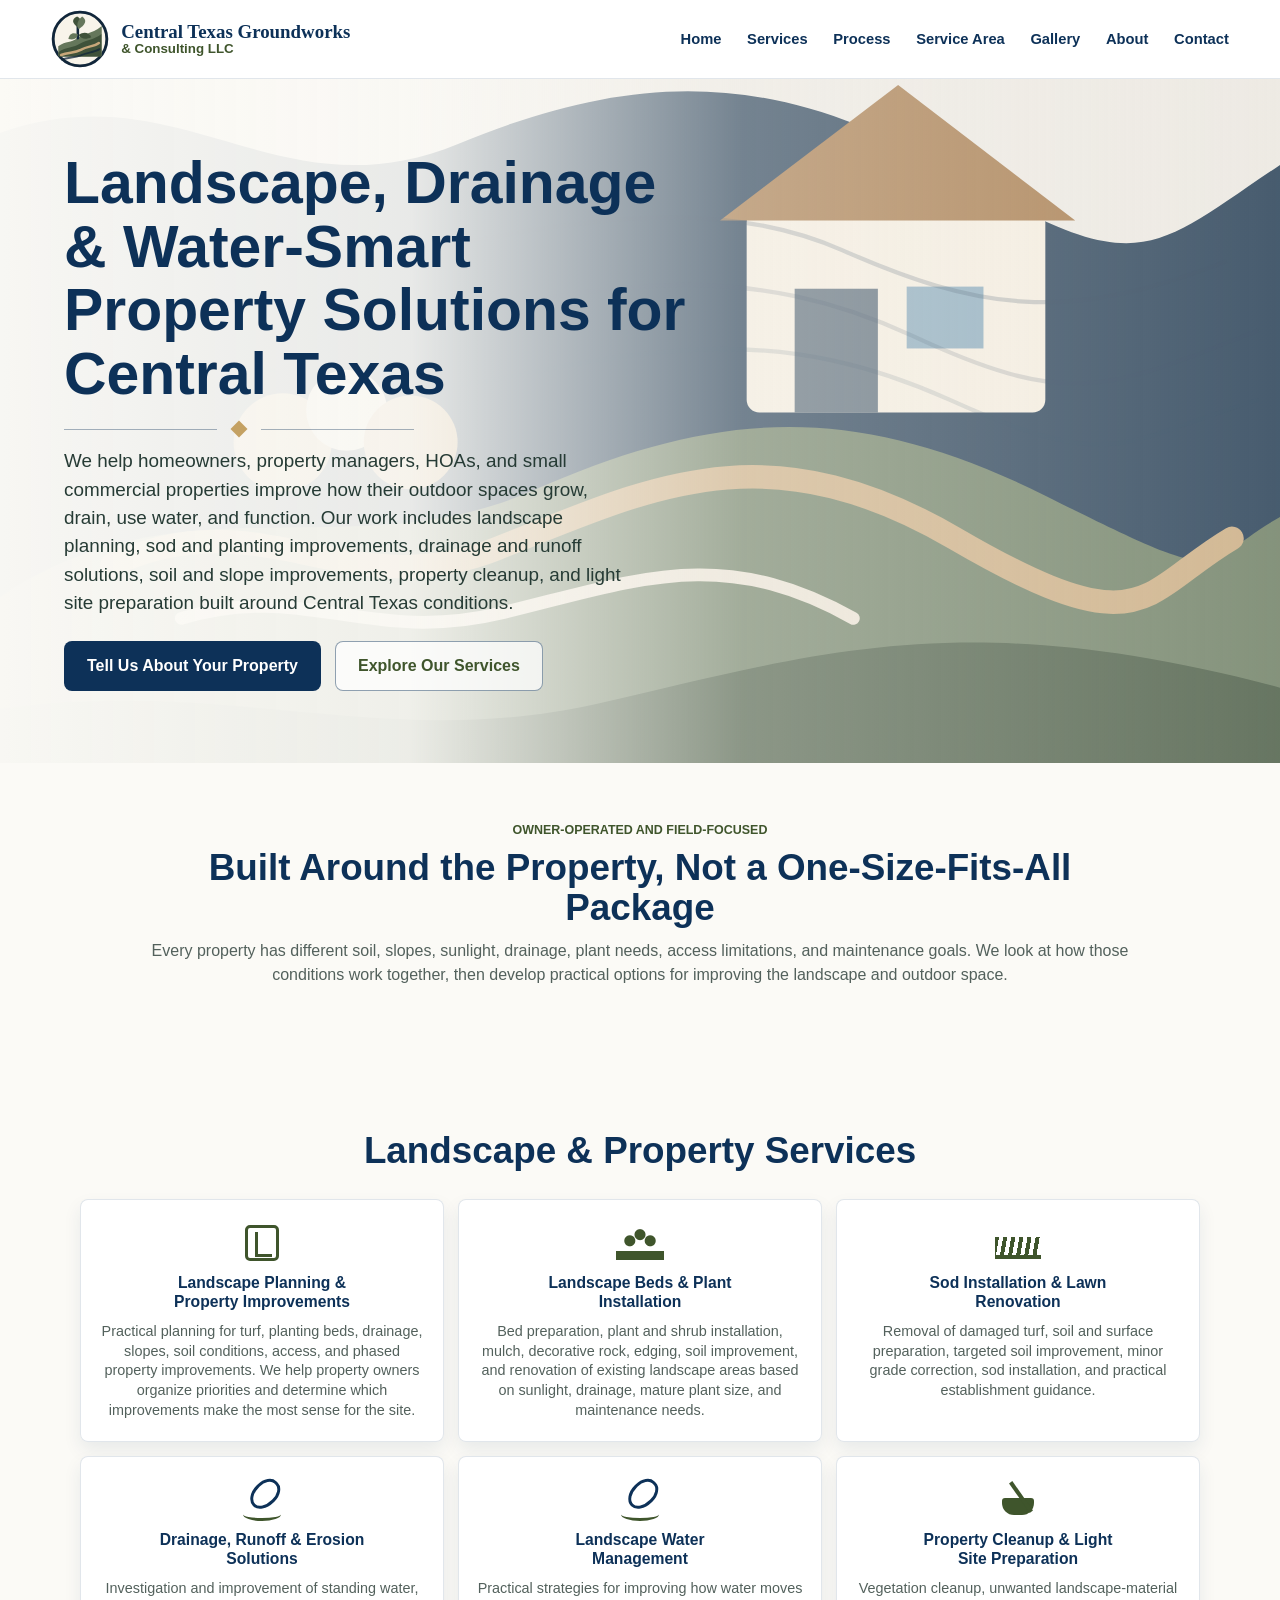
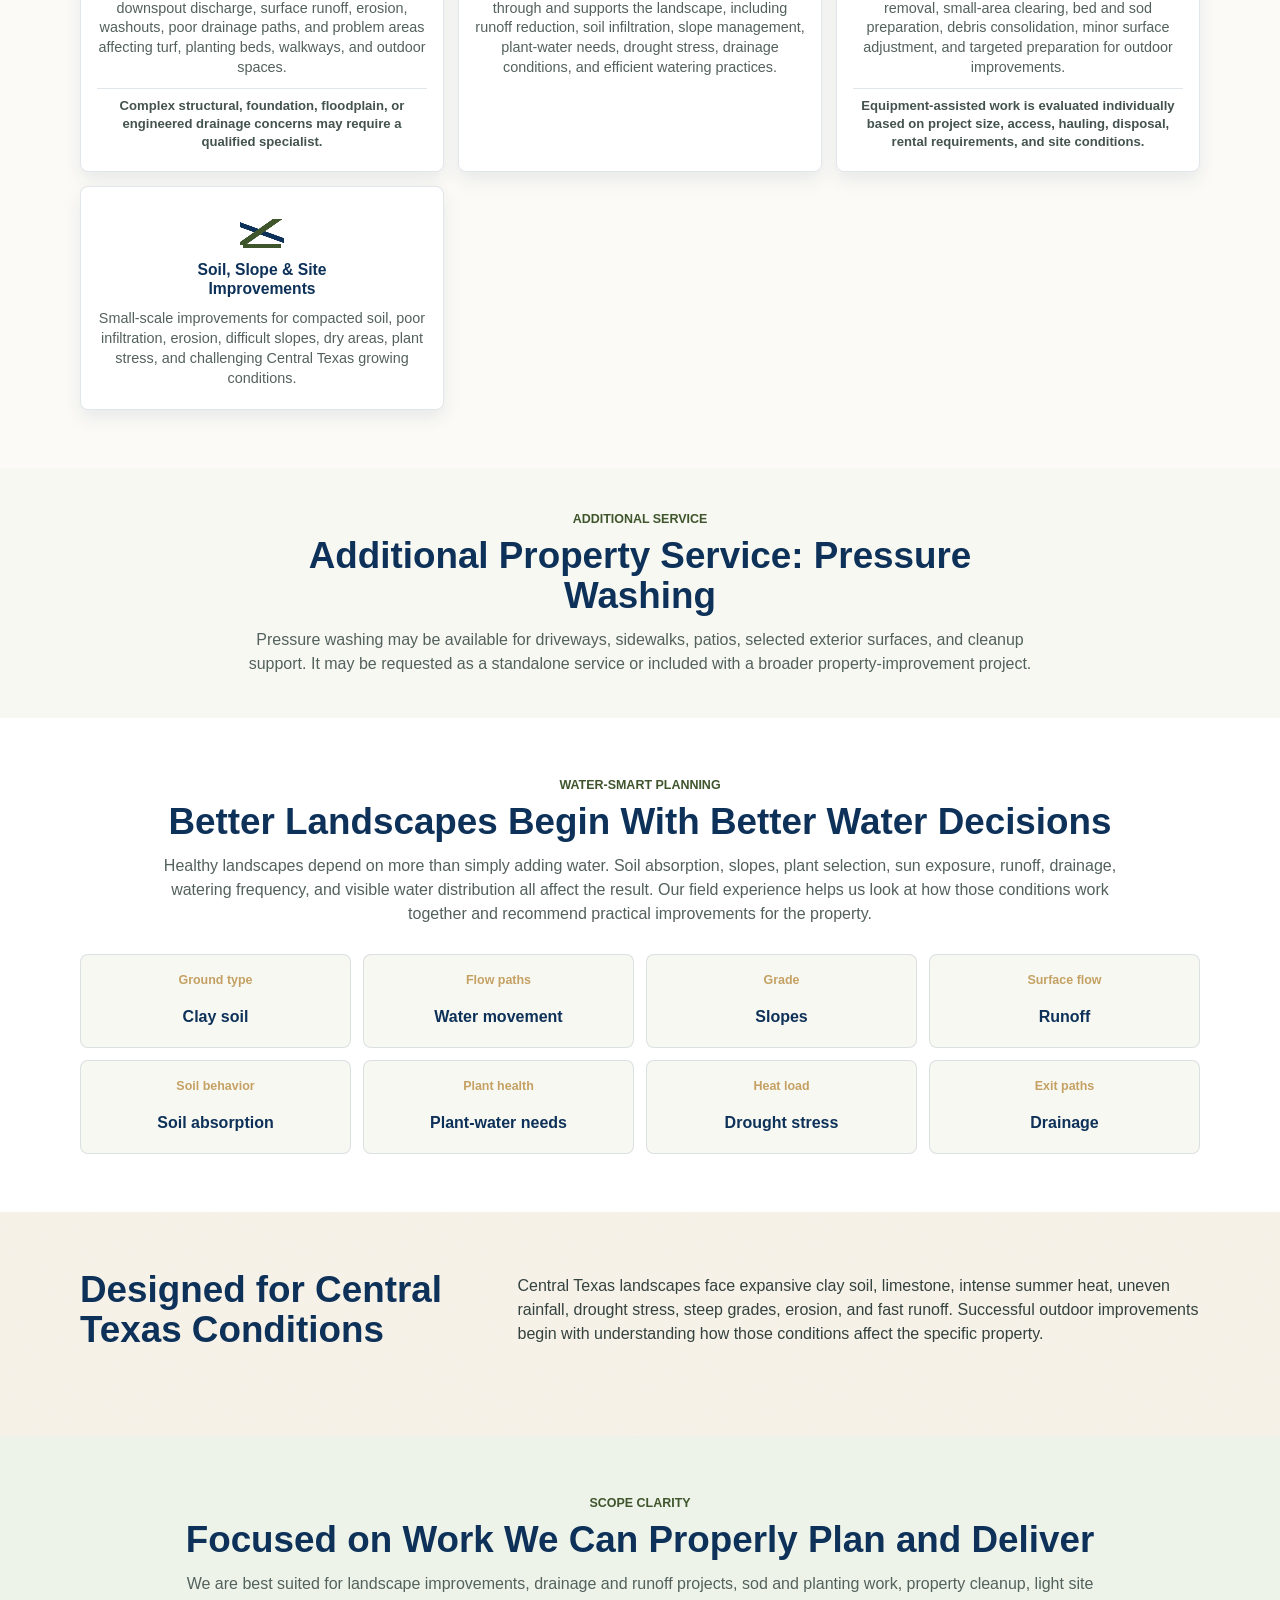
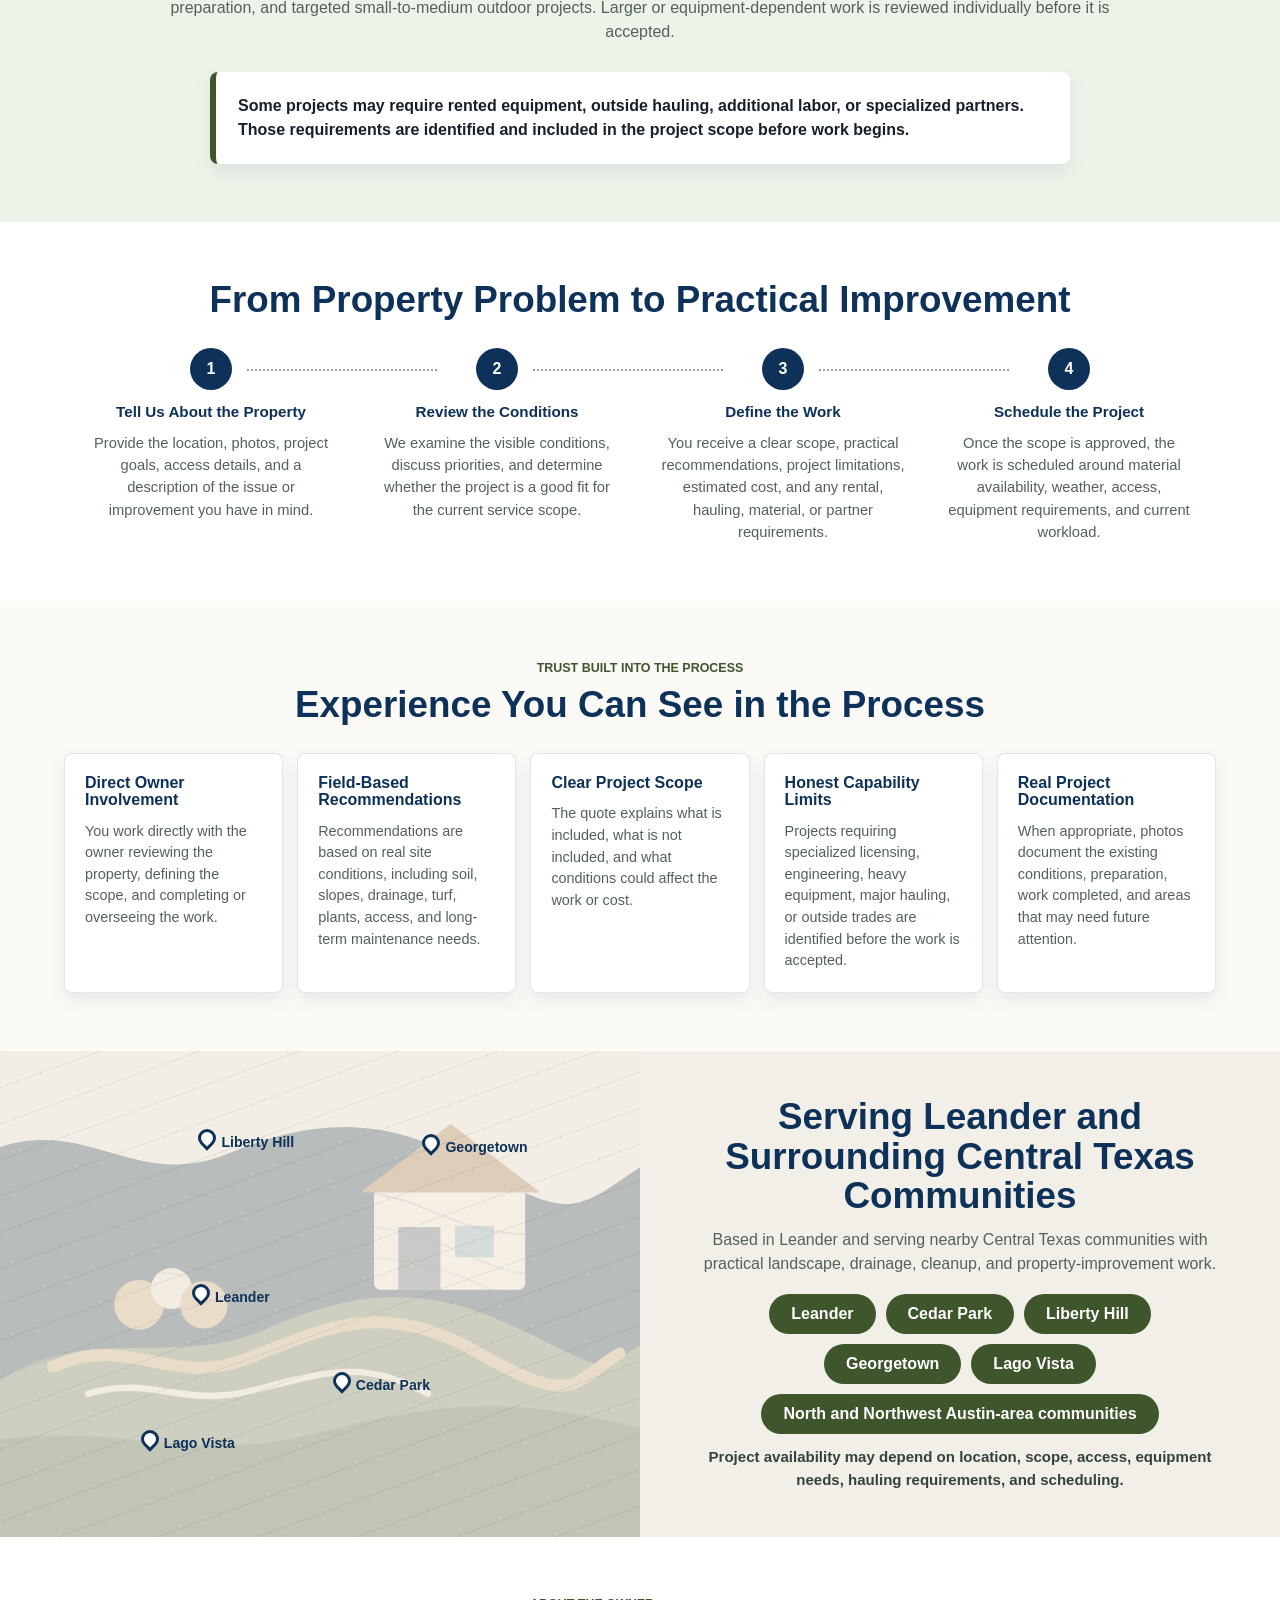
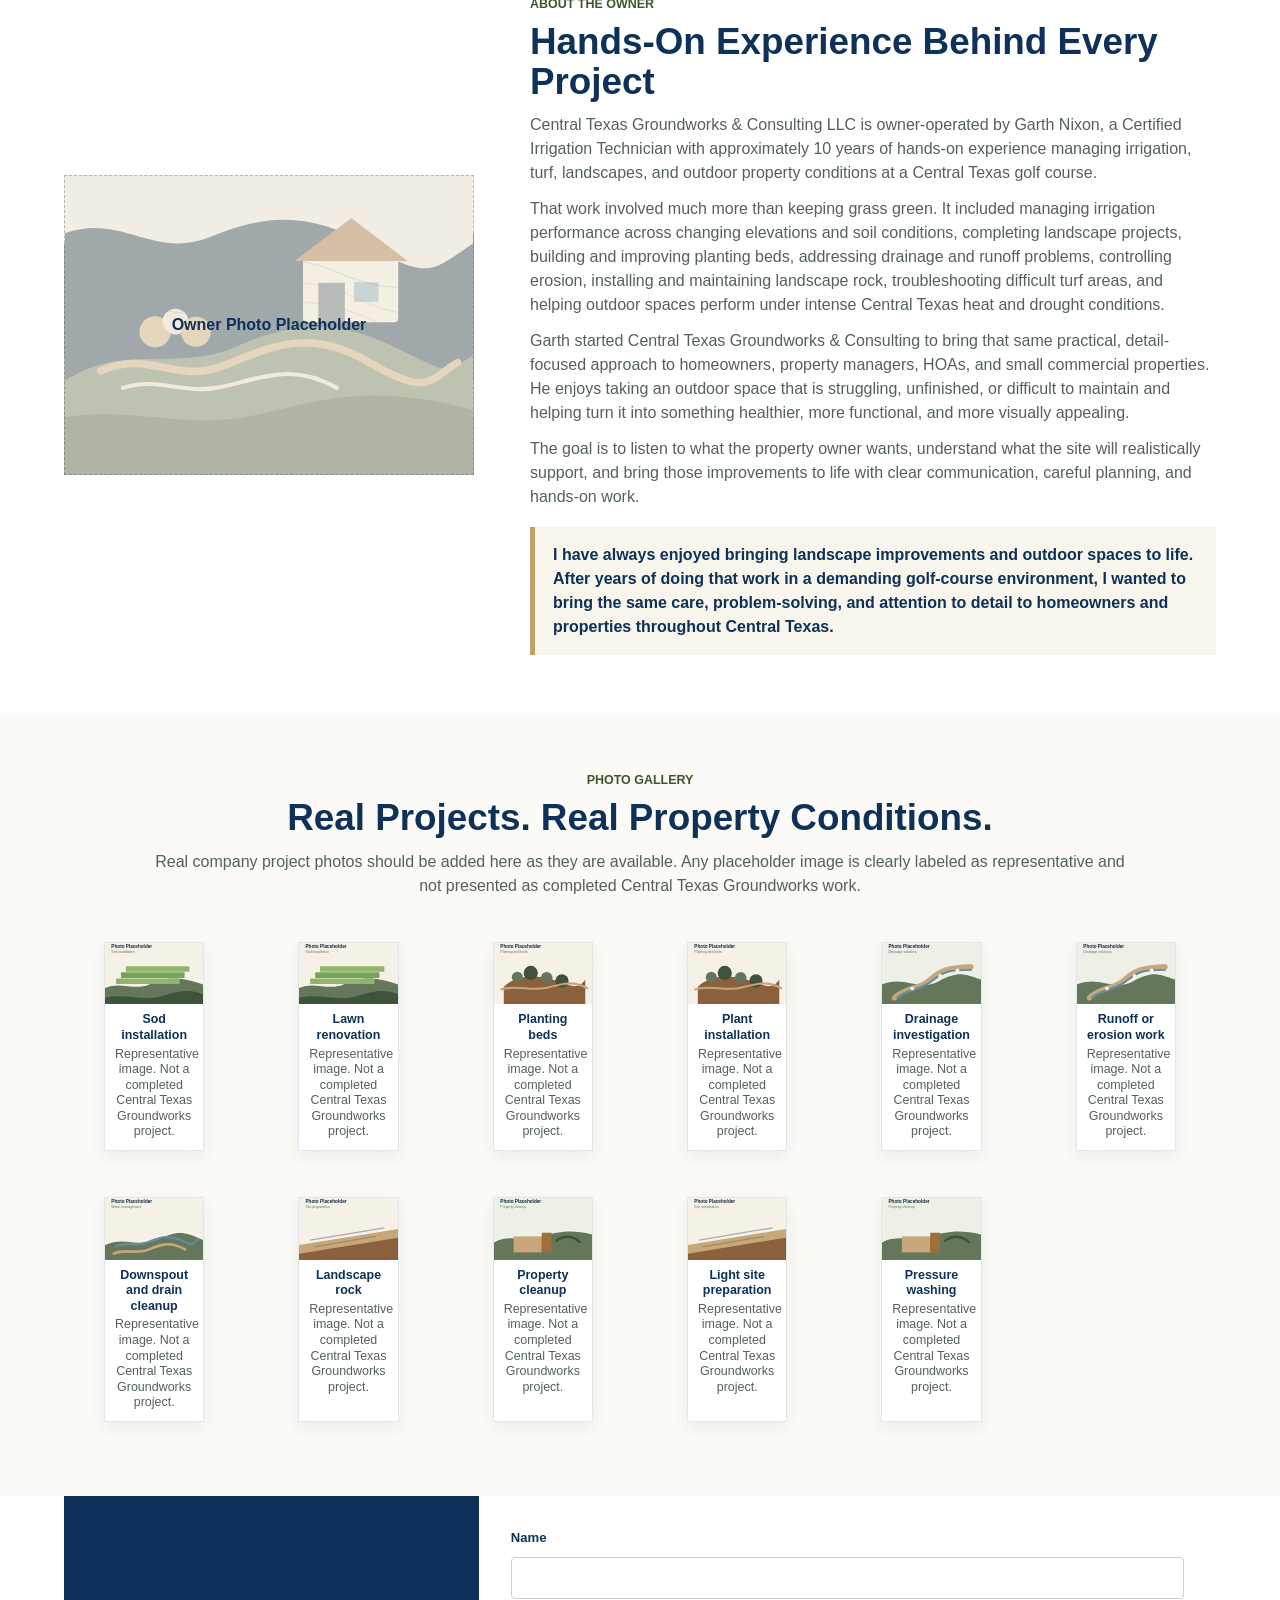
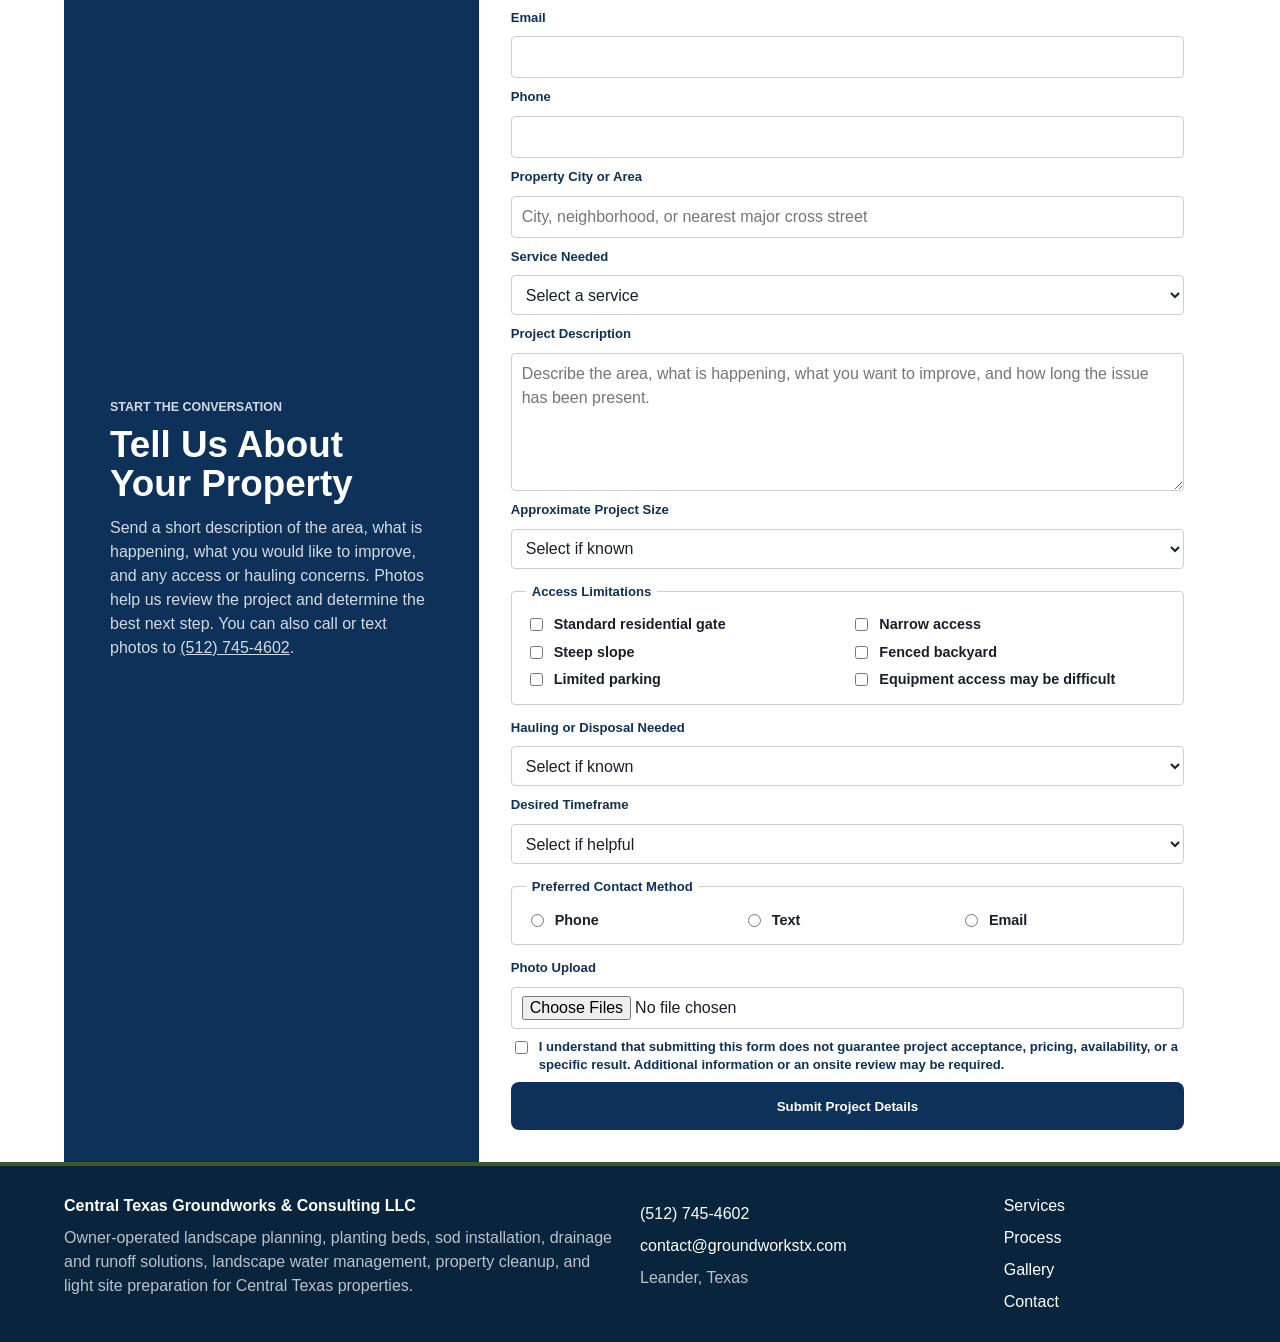
==== commit 022d9811: "Refine landscape property services positioning" ====
--- a/index.html
+++ b/index.html
@@ -3,18 +3,19 @@
 <head>
   <meta charset="UTF-8">
   <meta name="viewport" content="width=device-width, initial-scale=1.0">
-  <meta name="description" content="Practical property evaluations, drainage and runoff observations, sod, planting, cleanup, light site preparation, and landscape improvements in Leander and surrounding Central Texas communities.">
-  <meta property="og:title" content="Central Texas Groundworks & Consulting | Landscape, Drainage & Property Solutions">
-  <meta property="og:description" content="Owner-operated landscape, drainage-observation, site-assessment, cleanup, sod, planting, and property-improvement services for Central Texas properties.">
+  <meta name="description" content="Owner-operated landscape planning, planting beds, sod installation, drainage and runoff solutions, landscape water management, cleanup, and light site preparation in Leander and surrounding Central Texas communities.">
+  <meta property="og:title" content="Central Texas Landscape, Drainage & Property Improvements | CT Groundworks">
+  <meta property="og:description" content="Landscape planning, planting beds, sod, drainage and runoff solutions, landscape water management, cleanup, and light site preparation in Leander and surrounding Central Texas communities.">
   <meta property="og:type" content="website">
-  <title>Central Texas Groundworks & Consulting | Landscape, Drainage & Property Solutions</title>
+  <title>Central Texas Landscape, Drainage & Property Improvements | CT Groundworks</title>
   <link rel="stylesheet" href="style.css">
   <script type="application/ld+json">
     {
       "@context": "https://schema.org",
       "@type": "LocalBusiness",
       "name": "Central Texas Groundworks & Consulting LLC",
-      "areaServed": ["Leander TX", "Cedar Park TX", "Liberty Hill TX", "Georgetown TX", "Lago Vista TX"],
+      "description": "Owner-operated landscape planning, planting beds, sod installation, drainage and runoff solutions, landscape water management, property cleanup, and light site preparation.",
+      "areaServed": ["Leander TX", "Cedar Park TX", "Liberty Hill TX", "Georgetown TX", "Lago Vista TX", "Northwest Austin TX"],
       "address": {
         "@type": "PostalAddress",
         "addressLocality": "Leander",
@@ -57,15 +58,15 @@
   <main id="main">
     <section class="hero">
       <div class="hero-media">
-        <img src="assets/hero-groundworks.svg" alt="Illustrated Central Texas property with lawn, planting beds, limestone, and drainage contours">
+        <img src="assets/hero-groundworks.svg" alt="Central Texas landscape with lawn, planting beds, stone, grade changes, and water movement">
       </div>
       <div class="hero-content">
-        <h1>Practical Solutions for Difficult Central Texas Properties</h1>
+        <h1>Landscape, Drainage & Water-Smart Property Solutions for Central Texas</h1>
         <div class="hero-rule" aria-hidden="true"><span></span></div>
-        <p class="lead">We help homeowners, property managers, HOAs, and small commercial properties evaluate clay soil, slopes, runoff, drainage trouble, heat stress, turf problems, planting areas, and practical next steps for outdoor property improvements.</p>
+        <p class="lead">We help homeowners, property managers, HOAs, and small commercial properties improve how their outdoor spaces grow, drain, use water, and function. Our work includes landscape planning, sod and planting improvements, drainage and runoff solutions, soil and slope improvements, property cleanup, and light site preparation built around Central Texas conditions.</p>
         <div class="button-row">
-          <a class="button primary" href="/contact">Request a Property Review</a>
-          <a class="button secondary" href="/services">View Services</a>
+          <a class="button primary" href="/contact">Tell Us About Your Property</a>
+          <a class="button secondary" href="/services">Explore Our Services</a>
         </div>
       </div>
     </section>
@@ -73,67 +74,86 @@
     <section class="section intro-section" aria-labelledby="intro-title">
       <div class="section-heading">
         <p class="eyebrow">Owner-operated and field-focused</p>
-        <h2 id="intro-title">Start With the Property, Not a Sales Package</h2>
-        <p>Every property has different soil, grade, sunlight, drainage, access, plant needs, and maintenance goals. We look at what is actually happening on the site, then help prioritize practical next steps that fit the property and the scope of work.</p>
+        <h2 id="intro-title">Built Around the Property, Not a One-Size-Fits-All Package</h2>
+        <p>Every property has different soil, slopes, sunlight, drainage, plant needs, access limitations, and maintenance goals. We look at how those conditions work together, then develop practical options for improving the landscape and outdoor space.</p>
       </div>
     </section>
 
     <section class="section" id="services" aria-labelledby="services-title">
       <div class="section-heading">
-        <h2 id="services-title">Property Services Available Now</h2>
+        <h2 id="services-title">Landscape & Property Services</h2>
       </div>
       <div class="service-grid">
         <article class="service-card">
           <span class="service-icon service-plan" aria-hidden="true"></span>
-          <h3>Property & Landscape Evaluations</h3>
-          <p>Practical reviews of visible site conditions, turf, planting areas, soil, slope, drainage, runoff, access, and improvement priorities.</p>
-        </article>
-        <article class="service-card">
-          <span class="service-icon service-drainage" aria-hidden="true"></span>
-          <h3>Drainage & Runoff Observations</h3>
-          <p>Identify visible standing water, erosion, downspout discharge concerns, slope runoff, blocked drains, and areas where water is affecting usable outdoor space.</p>
+          <h3>Landscape Planning & Property Improvements</h3>
+          <p>Practical planning for turf, planting beds, drainage, slopes, soil conditions, access, and phased property improvements. We help property owners organize priorities and determine which improvements make the most sense for the site.</p>
+        </article>
+        <article class="service-card">
+          <span class="service-icon service-planting" aria-hidden="true"></span>
+          <h3>Landscape Beds & Plant Installation</h3>
+          <p>Bed preparation, plant and shrub installation, mulch, decorative rock, edging, soil improvement, and renovation of existing landscape areas based on sunlight, drainage, mature plant size, and maintenance needs.</p>
         </article>
         <article class="service-card">
           <span class="service-icon service-sod" aria-hidden="true"></span>
           <h3>Sod Installation & Lawn Renovation</h3>
-          <p>Remove damaged turf, prepare the surface, make targeted soil improvements, handle minor grade correction, and install sod suited to the site.</p>
-        </article>
-        <article class="service-card">
-          <span class="service-icon service-planting" aria-hidden="true"></span>
-          <h3>Planting & Landscape-Bed Improvements</h3>
-          <p>Install plants, landscape beds, edging, mulch, rock, and practical improvements based on sunlight, drainage, soil, and maintenance needs.</p>
+          <p>Removal of damaged turf, soil and surface preparation, targeted soil improvement, minor grade correction, sod installation, and practical establishment guidance.</p>
+        </article>
+        <article class="service-card">
+          <span class="service-icon service-drainage" aria-hidden="true"></span>
+          <h3>Drainage, Runoff & Erosion Solutions</h3>
+          <p>Investigation and improvement of standing water, downspout discharge, surface runoff, erosion, washouts, poor drainage paths, and problem areas affecting turf, planting beds, walkways, and outdoor spaces.</p>
+          <p class="qualifier">Complex structural, foundation, floodplain, or engineered drainage concerns may require a qualified specialist.</p>
         </article>
         <article class="service-card">
           <span class="service-icon service-water" aria-hidden="true"></span>
-          <h3>Water, Soil & Slope Observations</h3>
-          <p>Surface-level recommendations for compacted soil, poor infiltration, runoff, erosion, visible dry areas, plant stress, and difficult growing conditions.</p>
+          <h3>Landscape Water Management</h3>
+          <p>Practical strategies for improving how water moves through and supports the landscape, including runoff reduction, soil infiltration, slope management, plant-water needs, drought stress, drainage conditions, and efficient watering practices.</p>
         </article>
         <article class="service-card">
           <span class="service-icon service-cleanup" aria-hidden="true"></span>
           <h3>Property Cleanup & Light Site Preparation</h3>
-          <p>Remove unwanted vegetation and landscape debris, prepare planting areas, consolidate material, and get small areas ready for sod, beds, or cleanup work.</p>
-        </article>
-        <article class="service-card secondary-service">
-          <span class="service-icon service-wash" aria-hidden="true"></span>
-          <h3>Additional Service: Pressure Washing</h3>
-          <p>Exterior surface cleaning may be available for selected driveways, sidewalks, patios, and cleanup-support projects after surface and runoff conditions are reviewed.</p>
-        </article>
+          <p>Vegetation cleanup, unwanted landscape-material removal, small-area clearing, bed and sod preparation, debris consolidation, minor surface adjustment, and targeted preparation for outdoor improvements.</p>
+          <p class="qualifier">Equipment-assisted work is evaluated individually based on project size, access, hauling, disposal, rental requirements, and site conditions.</p>
+        </article>
+        <article class="service-card">
+          <span class="service-icon service-slope" aria-hidden="true"></span>
+          <h3>Soil, Slope & Site Improvements</h3>
+          <p>Small-scale improvements for compacted soil, poor infiltration, erosion, difficult slopes, dry areas, plant stress, and challenging Central Texas growing conditions.</p>
+        </article>
+      </div>
+    </section>
+
+    <section class="section additional-service" aria-labelledby="pressure-title">
+      <div class="section-heading">
+        <p class="eyebrow">Additional service</p>
+        <h2 id="pressure-title">Additional Property Service: Pressure Washing</h2>
+        <p>Pressure washing may be available for driveways, sidewalks, patios, selected exterior surfaces, and cleanup support. It may be requested as a standalone service or included with a broader property-improvement project.</p>
+      </div>
+    </section>
+
+    <section class="section feature-section" aria-labelledby="water-title">
+      <div class="section-heading">
+        <p class="eyebrow">Water-smart planning</p>
+        <h2 id="water-title">Better Landscapes Begin With Better Water Decisions</h2>
+        <p>Healthy landscapes depend on more than simply adding water. Soil absorption, slopes, plant selection, sun exposure, runoff, drainage, watering frequency, and visible water distribution all affect the result. Our field experience helps us look at how those conditions work together and recommend practical improvements for the property.</p>
+      </div>
+      <div class="condition-grid compact">
+        <div><span>Ground type</span><strong>Clay soil</strong></div>
+        <div><span>Flow paths</span><strong>Water movement</strong></div>
+        <div><span>Grade</span><strong>Slopes</strong></div>
+        <div><span>Surface flow</span><strong>Runoff</strong></div>
+        <div><span>Soil behavior</span><strong>Soil absorption</strong></div>
+        <div><span>Plant health</span><strong>Plant-water needs</strong></div>
+        <div><span>Heat load</span><strong>Drought stress</strong></div>
+        <div><span>Exit paths</span><strong>Drainage</strong></div>
       </div>
     </section>
 
     <section class="section conditions" aria-labelledby="conditions-title">
       <div class="section-heading">
-        <h2 id="conditions-title">Why Central Texas Properties Need Specialized Solutions</h2>
-        <p>Central Texas properties face difficult conditions that generic landscaping recommendations often overlook. Every project should account for the actual soil, grade, water movement, sunlight, plant needs, and long-term maintenance requirements of the property.</p>
-      </div>
-      <div class="condition-grid">
-        <div><span>Layered ground</span><strong>Clay soil</strong></div>
-        <div><span>Grade lines</span><strong>Steep slopes</strong></div>
-        <div><span>Sun exposure</span><strong>Extreme heat</strong></div>
-        <div><span>Cracked soil</span><strong>Drought stress</strong></div>
-        <div><span>Water flow</span><strong>Runoff</strong></div>
-        <div><span>Storm water</span><strong>Poor drainage</strong></div>
-        <div><span>Plant stress</span><strong>Difficult growing conditions</strong></div>
+        <h2 id="conditions-title">Designed for Central Texas Conditions</h2>
+        <p>Central Texas landscapes face expansive clay soil, limestone, intense summer heat, uneven rainfall, drought stress, steep grades, erosion, and fast runoff. Successful outdoor improvements begin with understanding how those conditions affect the specific property.</p>
       </div>
     </section>
 
@@ -141,49 +161,52 @@
       <div class="section-heading">
         <p class="eyebrow">Scope clarity</p>
         <h2 id="scope-title">Focused on Work We Can Properly Plan and Deliver</h2>
-        <p>We are best suited for property evaluations, targeted landscape improvements, drainage observations, sod and planting work, cleanup, and light site preparation. Larger or equipment-dependent projects are reviewed individually before they are accepted.</p>
-      </div>
-      <div class="scope-grid">
-        <article>
-          <h3>Safe to Advertise Now</h3>
-          <p>Property reviews, sod, planting beds, cleanup, drainage observations, and practical surface-level recommendations for Central Texas soil, slope, heat, and runoff issues.</p>
-        </article>
-        <article>
-          <h3>Quoted With Conditions</h3>
-          <p>Small-area clearing, hauling, mechanized cleanup, equipment-assisted prep, and minor grading depend on access, rental needs, disposal, schedule, and site conditions.</p>
-        </article>
-        <article>
-          <h3>Clear Boundaries</h3>
-          <p>Projects requiring licensed trades, engineering, heavy excavation, large-scale clearing, or specialized contractors are identified before work is accepted.</p>
-        </article>
+        <p>We are best suited for landscape improvements, drainage and runoff projects, sod and planting work, property cleanup, light site preparation, and targeted small-to-medium outdoor projects. Larger or equipment-dependent work is reviewed individually before it is accepted.</p>
+      </div>
+      <div class="scope-callout">
+        <p>Some projects may require rented equipment, outside hauling, additional labor, or specialized partners. Those requirements are identified and included in the project scope before work begins.</p>
       </div>
     </section>
 
     <section class="section process" id="process" aria-labelledby="process-title">
       <div class="section-heading">
-        <h2 id="process-title">A Straightforward Process</h2>
+        <h2 id="process-title">From Property Problem to Practical Improvement</h2>
       </div>
       <div class="process-grid">
         <article>
           <span>1</span>
-          <h3>Tell Us What Is Happening</h3>
-          <p>Share your location, goals, photos, access notes, and the problem you are seeing so we can understand the starting point.</p>
+          <h3>Tell Us About the Property</h3>
+          <p>Provide the location, photos, project goals, access details, and a description of the issue or improvement you have in mind.</p>
         </article>
         <article>
           <span>2</span>
-          <h3>Review the Property</h3>
-          <p>We look at visible conditions, priorities, access, site limits, and whether the work is a good fit for the current scope.</p>
+          <h3>Review the Conditions</h3>
+          <p>We examine the visible conditions, discuss priorities, and determine whether the project is a good fit for the current service scope.</p>
         </article>
         <article>
           <span>3</span>
-          <h3>Receive Practical Options</h3>
-          <p>You get clear recommendations, known limitations, alternatives, and a realistic path forward before work is accepted.</p>
+          <h3>Define the Work</h3>
+          <p>You receive a clear scope, practical recommendations, project limitations, estimated cost, and any rental, hauling, material, or partner requirements.</p>
         </article>
         <article>
           <span>4</span>
-          <h3>Approve and Schedule</h3>
-          <p>Approved projects are scheduled around materials, weather, access, equipment needs, and the agreed scope of work.</p>
-        </article>
+          <h3>Schedule the Project</h3>
+          <p>Once the scope is approved, the work is scheduled around material availability, weather, access, equipment requirements, and current workload.</p>
+        </article>
+      </div>
+    </section>
+
+    <section class="section trust-section" aria-labelledby="trust-title">
+      <div class="section-heading">
+        <p class="eyebrow">Trust built into the process</p>
+        <h2 id="trust-title">Experience You Can See in the Process</h2>
+      </div>
+      <div class="trust-grid">
+        <article><h3>Direct Owner Involvement</h3><p>You work directly with the owner reviewing the property, defining the scope, and completing or overseeing the work.</p></article>
+        <article><h3>Field-Based Recommendations</h3><p>Recommendations are based on real site conditions, including soil, slopes, drainage, turf, plants, access, and long-term maintenance needs.</p></article>
+        <article><h3>Clear Project Scope</h3><p>The quote explains what is included, what is not included, and what conditions could affect the work or cost.</p></article>
+        <article><h3>Honest Capability Limits</h3><p>Projects requiring specialized licensing, engineering, heavy equipment, major hauling, or outside trades are identified before the work is accepted.</p></article>
+        <article><h3>Real Project Documentation</h3><p>When appropriate, photos document the existing conditions, preparation, work completed, and areas that may need future attention.</p></article>
       </div>
     </section>
 
@@ -197,37 +220,41 @@
           <span class="map-pin lago">Lago Vista</span>
         </div>
         <div>
-          <h2 id="area-title">Service Area</h2>
-          <p>Based in Leander and serving nearby Central Texas communities with practical property assessments and improvement work.</p>
+          <h2 id="area-title">Serving Leander and Surrounding Central Texas Communities</h2>
+          <p>Based in Leander and serving nearby Central Texas communities with practical landscape, drainage, cleanup, and property-improvement work.</p>
           <div class="location-pills" aria-label="Service locations">
             <span>Leander</span>
             <span>Cedar Park</span>
             <span>Liberty Hill</span>
             <span>Georgetown</span>
             <span>Lago Vista</span>
-            <span>Surrounding Central Texas Communities</span>
+            <span>North and Northwest Austin-area communities</span>
           </div>
+          <p class="service-note">Project availability may depend on location, scope, access, equipment needs, hauling requirements, and scheduling.</p>
         </div>
       </div>
     </section>
 
     <section class="section about-preview" id="about" aria-labelledby="about-title">
       <div class="owner-placeholder" aria-label="Owner photo placeholder">
-        <span>Owner Photo</span>
+        <span>Owner Photo Placeholder</span>
       </div>
       <div>
-        <p class="eyebrow">About</p>
-        <h2 id="about-title">Hands-On Experience Behind Every Recommendation</h2>
-        <p>Central Texas Groundworks & Consulting LLC is an owner-operated business built around hands-on field experience with turf, landscapes, drainage conditions, soil, slopes, and property maintenance in demanding Central Texas environments.</p>
-        <p>The goal is not to sell every customer the same package or claim every problem has a simple fix. The goal is to look carefully at what is happening, explain the options honestly, define a realistic scope, and complete work that fits the property, priorities, access, and budget.</p>
+        <p class="eyebrow">About the owner</p>
+        <h2 id="about-title">Hands-On Experience Behind Every Project</h2>
+        <p>Central Texas Groundworks & Consulting LLC is owner-operated by Garth Nixon, a Certified Irrigation Technician with approximately 10 years of hands-on experience managing irrigation, turf, landscapes, and outdoor property conditions at a Central Texas golf course.</p>
+        <p>That work involved much more than keeping grass green. It included managing irrigation performance across changing elevations and soil conditions, completing landscape projects, building and improving planting beds, addressing drainage and runoff problems, controlling erosion, installing and maintaining landscape rock, troubleshooting difficult turf areas, and helping outdoor spaces perform under intense Central Texas heat and drought conditions.</p>
+        <p>Garth started Central Texas Groundworks & Consulting to bring that same practical, detail-focused approach to homeowners, property managers, HOAs, and small commercial properties. He enjoys taking an outdoor space that is struggling, unfinished, or difficult to maintain and helping turn it into something healthier, more functional, and more visually appealing.</p>
+        <p>The goal is to listen to what the property owner wants, understand what the site will realistically support, and bring those improvements to life with clear communication, careful planning, and hands-on work.</p>
+        <blockquote>I have always enjoyed bringing landscape improvements and outdoor spaces to life. After years of doing that work in a demanding golf-course environment, I wanted to bring the same care, problem-solving, and attention to detail to homeowners and properties throughout Central Texas.</blockquote>
       </div>
     </section>
 
     <section class="section gallery-section" id="gallery" aria-labelledby="gallery-title">
       <div class="section-heading">
-        <p class="eyebrow">Photo placeholders</p>
-        <h2 id="gallery-title">Real Work. Real Property Conditions.</h2>
-        <p>These placeholders mark where real project photos should be added. They are representative images only and are not presented as completed company projects.</p>
+        <p class="eyebrow">Photo gallery</p>
+        <h2 id="gallery-title">Real Projects. Real Property Conditions.</h2>
+        <p>Real company project photos should be added here as they are available. Any placeholder image is clearly labeled as representative and not presented as completed Central Texas Groundworks work.</p>
       </div>
       <div class="gallery-grid" id="gallery-grid" aria-live="polite"></div>
     </section>
@@ -236,9 +263,9 @@
       <div class="quote-copy">
         <p class="eyebrow">Start the conversation</p>
         <h2 id="quote-title">Tell Us About Your Property</h2>
-        <p>Send a few details about the property, the problem you are seeing, and what you would like to improve. Photos and access information help determine fit and the next step. You can also call or text photos to <a href="tel:+15127454602">(512) 745-4602</a>.</p>
-      </div>
-      <form class="quote-form" name="contact" method="POST" data-netlify="true" netlify-honeypot="bot-field" action="/thank-you">
+        <p>Send a short description of the area, what is happening, what you would like to improve, and any access or hauling concerns. Photos help us review the project and determine the best next step. You can also call or text photos to <a href="tel:+15127454602">(512) 745-4602</a>.</p>
+      </div>
+      <form class="quote-form" name="contact" method="POST" enctype="multipart/form-data" data-netlify="true" netlify-honeypot="bot-field" action="/thank-you">
         <input type="hidden" name="form-name" value="contact">
         <p class="hidden">
           <label>Do not fill this out: <input name="bot-field"></label>
@@ -252,14 +279,18 @@
         <label for="phone">Phone</label>
         <input id="phone" name="phone" type="tel" autocomplete="tel" required>
 
+        <label for="location">Property City or Area</label>
+        <input id="location" name="location" type="text" autocomplete="address-level2" placeholder="City, neighborhood, or nearest major cross street" required>
+
         <label for="service">Service Needed</label>
         <select id="service" name="service" required>
           <option value="">Select a service</option>
-          <option>Property & Landscape Evaluation</option>
-          <option>Drainage or Runoff Concern</option>
-          <option>Sod Installation & Lawn Renovation</option>
-          <option>Planting or Landscape-Bed Improvement</option>
-          <option>Water, Soil, or Slope Concern</option>
+          <option>Landscape Planning & Property Improvement</option>
+          <option>Landscape Bed or Plant Installation</option>
+          <option>Sod Installation or Lawn Renovation</option>
+          <option>Drainage, Runoff, or Erosion Concern</option>
+          <option>Landscape Water Management</option>
+          <option>Soil or Slope Improvement</option>
           <option>Property Cleanup</option>
           <option>Light Site Preparation</option>
           <option>Pressure Washing</option>
@@ -268,8 +299,8 @@
           <option>Other</option>
         </select>
 
-        <label for="location">Property Location</label>
-        <input id="location" name="location" type="text" autocomplete="address-level2" placeholder="City, neighborhood, or nearest major cross street" required>
+        <label for="details">Project Description</label>
+        <textarea id="details" name="details" rows="5" placeholder="Describe the area, what is happening, what you want to improve, and how long the issue has been present." required></textarea>
 
         <label for="project-size">Approximate Project Size</label>
         <select id="project-size" name="project-size">
@@ -282,6 +313,27 @@
           <option>Not based on square footage</option>
         </select>
 
+        <fieldset class="form-fieldset">
+          <legend>Access Limitations</legend>
+          <div class="checkbox-list">
+            <label><input type="checkbox" name="access" value="Standard residential gate"> Standard residential gate</label>
+            <label><input type="checkbox" name="access" value="Narrow access"> Narrow access</label>
+            <label><input type="checkbox" name="access" value="Steep slope"> Steep slope</label>
+            <label><input type="checkbox" name="access" value="Fenced backyard"> Fenced backyard</label>
+            <label><input type="checkbox" name="access" value="Limited parking"> Limited parking</label>
+            <label><input type="checkbox" name="access" value="Equipment access may be difficult"> Equipment access may be difficult</label>
+          </div>
+        </fieldset>
+
+        <label for="hauling">Hauling or Disposal Needed</label>
+        <select id="hauling" name="hauling">
+          <option value="">Select if known</option>
+          <option>Yes</option>
+          <option>No</option>
+          <option>Possibly</option>
+          <option>Not sure</option>
+        </select>
+
         <label for="timeframe">Desired Timeframe</label>
         <select id="timeframe" name="timeframe">
           <option value="">Select if helpful</option>
@@ -293,27 +345,6 @@
           <option>Urgent property concern</option>
         </select>
 
-        <fieldset class="form-fieldset">
-          <legend>Access Conditions</legend>
-          <div class="checkbox-list">
-            <label><input type="checkbox" name="access" value="Standard residential gate"> Standard residential gate</label>
-            <label><input type="checkbox" name="access" value="Narrow access"> Narrow access</label>
-            <label><input type="checkbox" name="access" value="Steep slope"> Steep slope</label>
-            <label><input type="checkbox" name="access" value="Fenced backyard"> Fenced backyard</label>
-            <label><input type="checkbox" name="access" value="Limited parking"> Limited parking</label>
-            <label><input type="checkbox" name="access" value="Equipment access may be difficult"> Equipment access may be difficult</label>
-          </div>
-        </fieldset>
-
-        <label for="hauling">Hauling or Disposal Needed</label>
-        <select id="hauling" name="hauling">
-          <option value="">Select if known</option>
-          <option>Yes</option>
-          <option>No</option>
-          <option>Possibly</option>
-          <option>Not sure</option>
-        </select>
-
         <fieldset class="form-fieldset compact">
           <legend>Preferred Contact Method</legend>
           <div class="radio-list">
@@ -323,8 +354,8 @@
           </div>
         </fieldset>
 
-        <label for="details">Project Details</label>
-        <textarea id="details" name="details" rows="5" placeholder="Describe what is happening, what you would like to improve, and how long the issue has been present." required></textarea>
+        <label for="photos">Photo Upload</label>
+        <input id="photos" name="photos" type="file" accept="image/*" multiple>
 
         <label class="consent-label">
           <input name="scope-consent" type="checkbox" required>
@@ -339,7 +370,7 @@
   <footer class="site-footer">
     <div>
       <strong>Central Texas Groundworks & Consulting LLC</strong>
-      <p>Owner-operated property evaluations, drainage observations, landscape improvements, sod, planting, cleanup, and light site preparation for Central Texas properties.</p>
+      <p>Owner-operated landscape planning, planting beds, sod installation, drainage and runoff solutions, landscape water management, property cleanup, and light site preparation for Central Texas properties.</p>
     </div>
     <div>
       <p><a href="tel:+15127454602">(512) 745-4602</a></p>
--- a/style.css
+++ b/style.css
@@ -392,6 +392,14 @@
   line-height: 1.38;
 }
 
+.service-card .qualifier {
+  padding-top: 8px;
+  border-top: 1px solid rgba(13, 49, 88, 0.12);
+  color: #44534f;
+  font-size: 0.82rem;
+  font-weight: 800;
+}
+
 .service-icon {
   position: relative;
   display: block;
@@ -501,8 +509,39 @@
   border-right: 3px dotted currentColor;
 }
 
+.service-slope::before {
+  left: 5px;
+  right: 5px;
+  bottom: 6px;
+  height: 26px;
+  background:
+    linear-gradient(145deg, transparent 0 40%, currentColor 41% 52%, transparent 53%),
+    linear-gradient(20deg, transparent 0 42%, var(--navy) 43% 54%, transparent 55%);
+}
+
+.service-slope::after {
+  left: 8px;
+  right: 8px;
+  bottom: 3px;
+  border-bottom: 4px solid currentColor;
+}
+
 .secondary-service {
   background: #f8f8f3;
+}
+
+.additional-service {
+  background: #f8f8f3;
+  padding-block: clamp(28px, 4vw, 42px);
+}
+
+.additional-service .section-heading {
+  max-width: 820px;
+  margin-bottom: 0;
+}
+
+.feature-section {
+  background: var(--white);
 }
 
 .scope-section {
@@ -530,6 +569,22 @@
   font-size: 1.02rem;
 }
 
+.scope-callout {
+  max-width: 860px;
+  margin: 0 auto;
+  padding: 22px;
+  border-left: 6px solid var(--green-dark);
+  border-radius: var(--radius);
+  background: var(--white);
+  box-shadow: 0 8px 18px rgba(13, 49, 88, 0.08);
+}
+
+.scope-callout p {
+  margin-top: 0;
+  color: var(--ink);
+  font-weight: 800;
+}
+
 .conditions {
   background:
     linear-gradient(rgba(246, 241, 231, 0.94), rgba(246, 241, 231, 0.94)),
@@ -556,6 +611,11 @@
   gap: 0;
   max-width: 1120px;
   margin: 0 auto;
+}
+
+.condition-grid.compact {
+  grid-template-columns: repeat(4, minmax(0, 1fr));
+  gap: 12px;
 }
 
 .condition-grid div {
@@ -582,6 +642,14 @@
 .condition-grid strong {
   display: block;
   line-height: 1.2;
+}
+
+.condition-grid.compact div {
+  min-height: 94px;
+  padding: 16px 12px;
+  border: 1px solid rgba(13, 49, 88, 0.12);
+  border-radius: var(--radius);
+  background: #f8f8f3;
 }
 
 .process {
@@ -736,6 +804,13 @@
   background: var(--green-dark);
   color: var(--white);
   font-weight: 900;
+}
+
+.service-note {
+  max-width: 580px;
+  color: #33423f;
+  font-size: 0.94rem;
+  font-weight: 800;
 }
 
 .about-preview {
@@ -761,6 +836,44 @@
   background-size: cover;
   color: var(--navy);
   font-weight: 900;
+}
+
+.about-preview blockquote {
+  margin: 18px 0 0;
+  padding: 16px 18px;
+  border-left: 5px solid var(--tan);
+  background: rgba(246, 241, 231, 0.72);
+  color: var(--navy);
+  font-weight: 800;
+}
+
+.trust-section {
+  background: var(--paper);
+}
+
+.trust-grid {
+  display: grid;
+  grid-template-columns: repeat(5, minmax(0, 1fr));
+  gap: 14px;
+  max-width: 1180px;
+  margin: 0 auto;
+}
+
+.trust-grid article {
+  min-height: 190px;
+  padding: 20px;
+  border: 1px solid rgba(13, 49, 88, 0.12);
+  border-radius: var(--radius);
+  background: var(--white);
+  box-shadow: 0 8px 18px rgba(13, 49, 88, 0.08);
+}
+
+.trust-grid h3 {
+  font-size: 1rem;
+}
+
+.trust-grid p {
+  font-size: 0.9rem;
 }
 
 .gallery-section {
@@ -958,6 +1071,16 @@
   display: none;
 }
 
+.form-status {
+  grid-column: 1;
+  margin: 4px 0 0;
+  padding: 12px 14px;
+  border-left: 4px solid var(--green-dark);
+  background: #eef3ea;
+  color: var(--ink);
+  font-weight: 800;
+}
+
 .contact-band {
   display: flex;
   align-items: center;
@@ -1037,11 +1160,13 @@
 @media (max-width: 1120px) {
   .service-grid,
   .process-grid,
-  .scope-grid {
+  .scope-grid,
+  .trust-grid {
     grid-template-columns: repeat(2, minmax(0, 1fr));
   }
 
-  .condition-grid {
+  .condition-grid,
+  .condition-grid.compact {
     grid-template-columns: repeat(4, minmax(0, 1fr));
     gap: 14px 0;
   }
@@ -1177,6 +1302,8 @@
   .condition-grid,
   .gallery-grid,
   .scope-grid,
+  .trust-grid,
+  .condition-grid.compact,
   .service-grid.three {
     grid-template-columns: 1fr;
   }
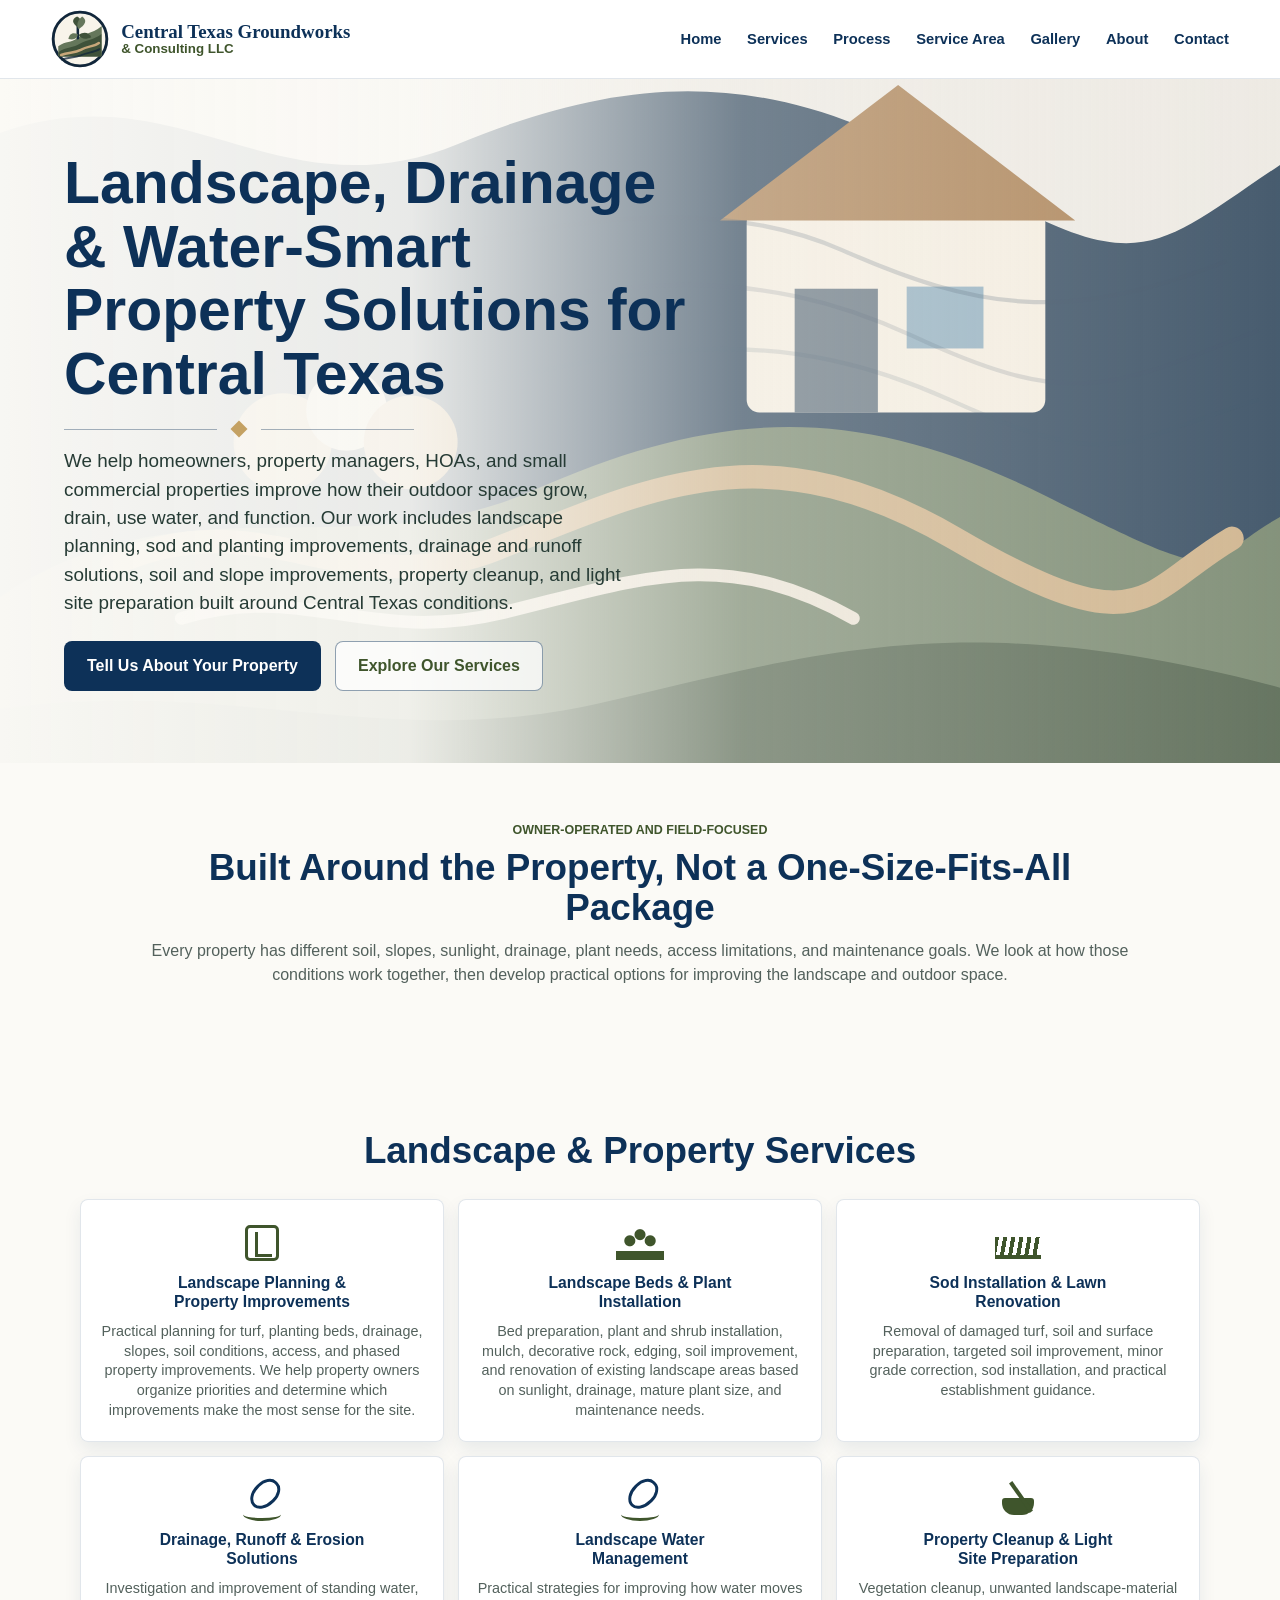
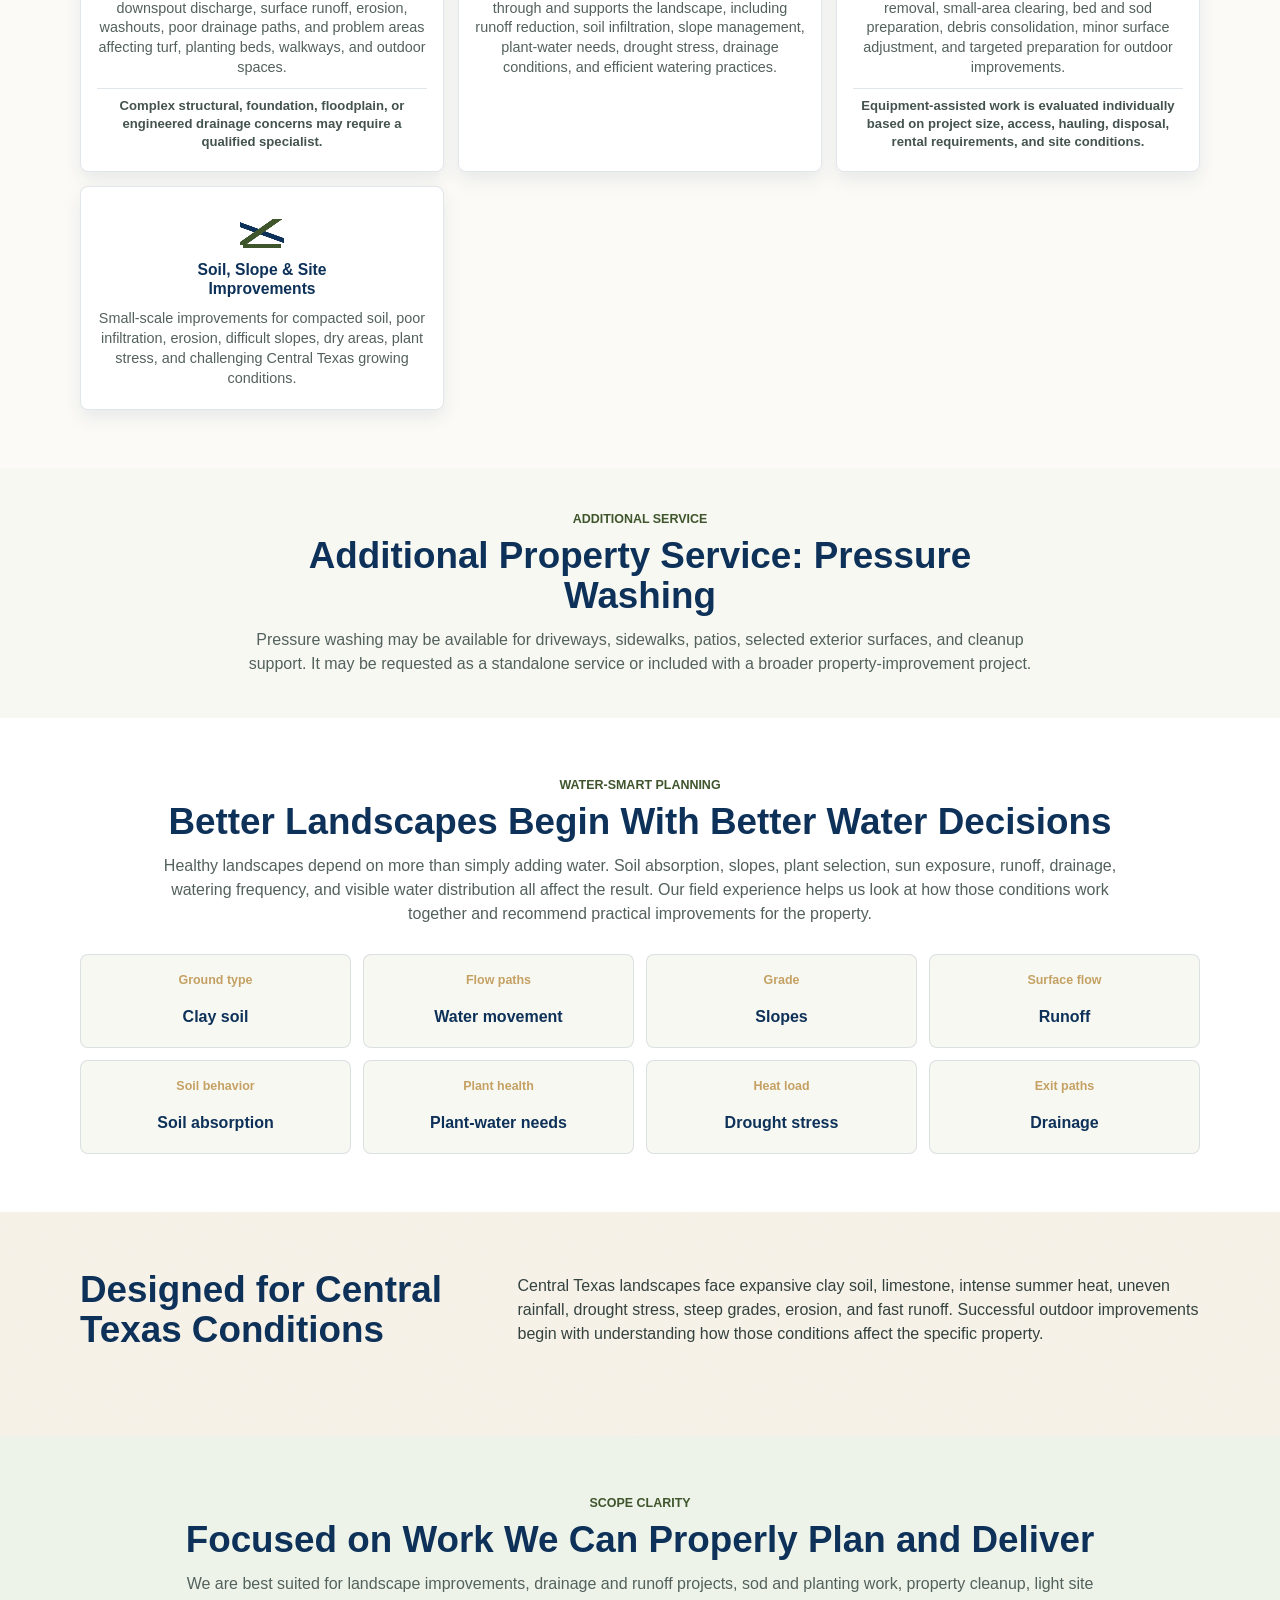
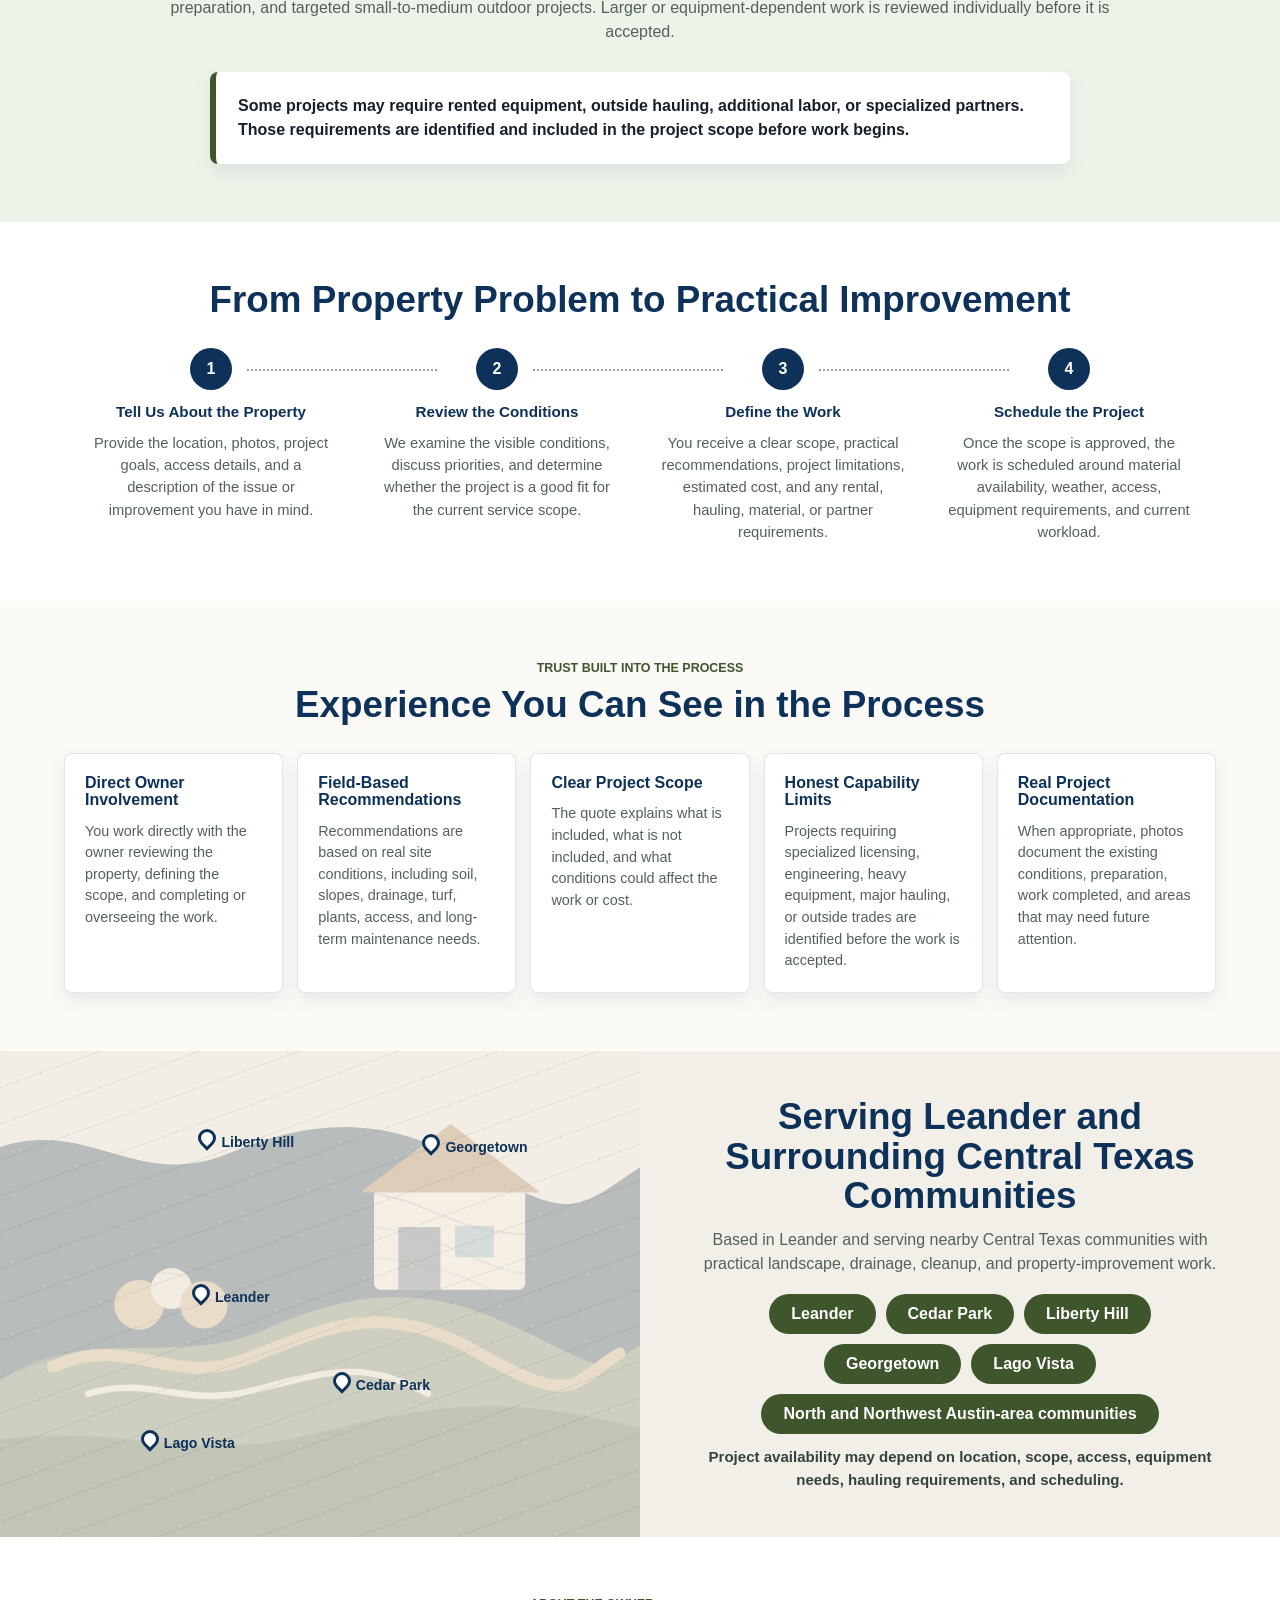
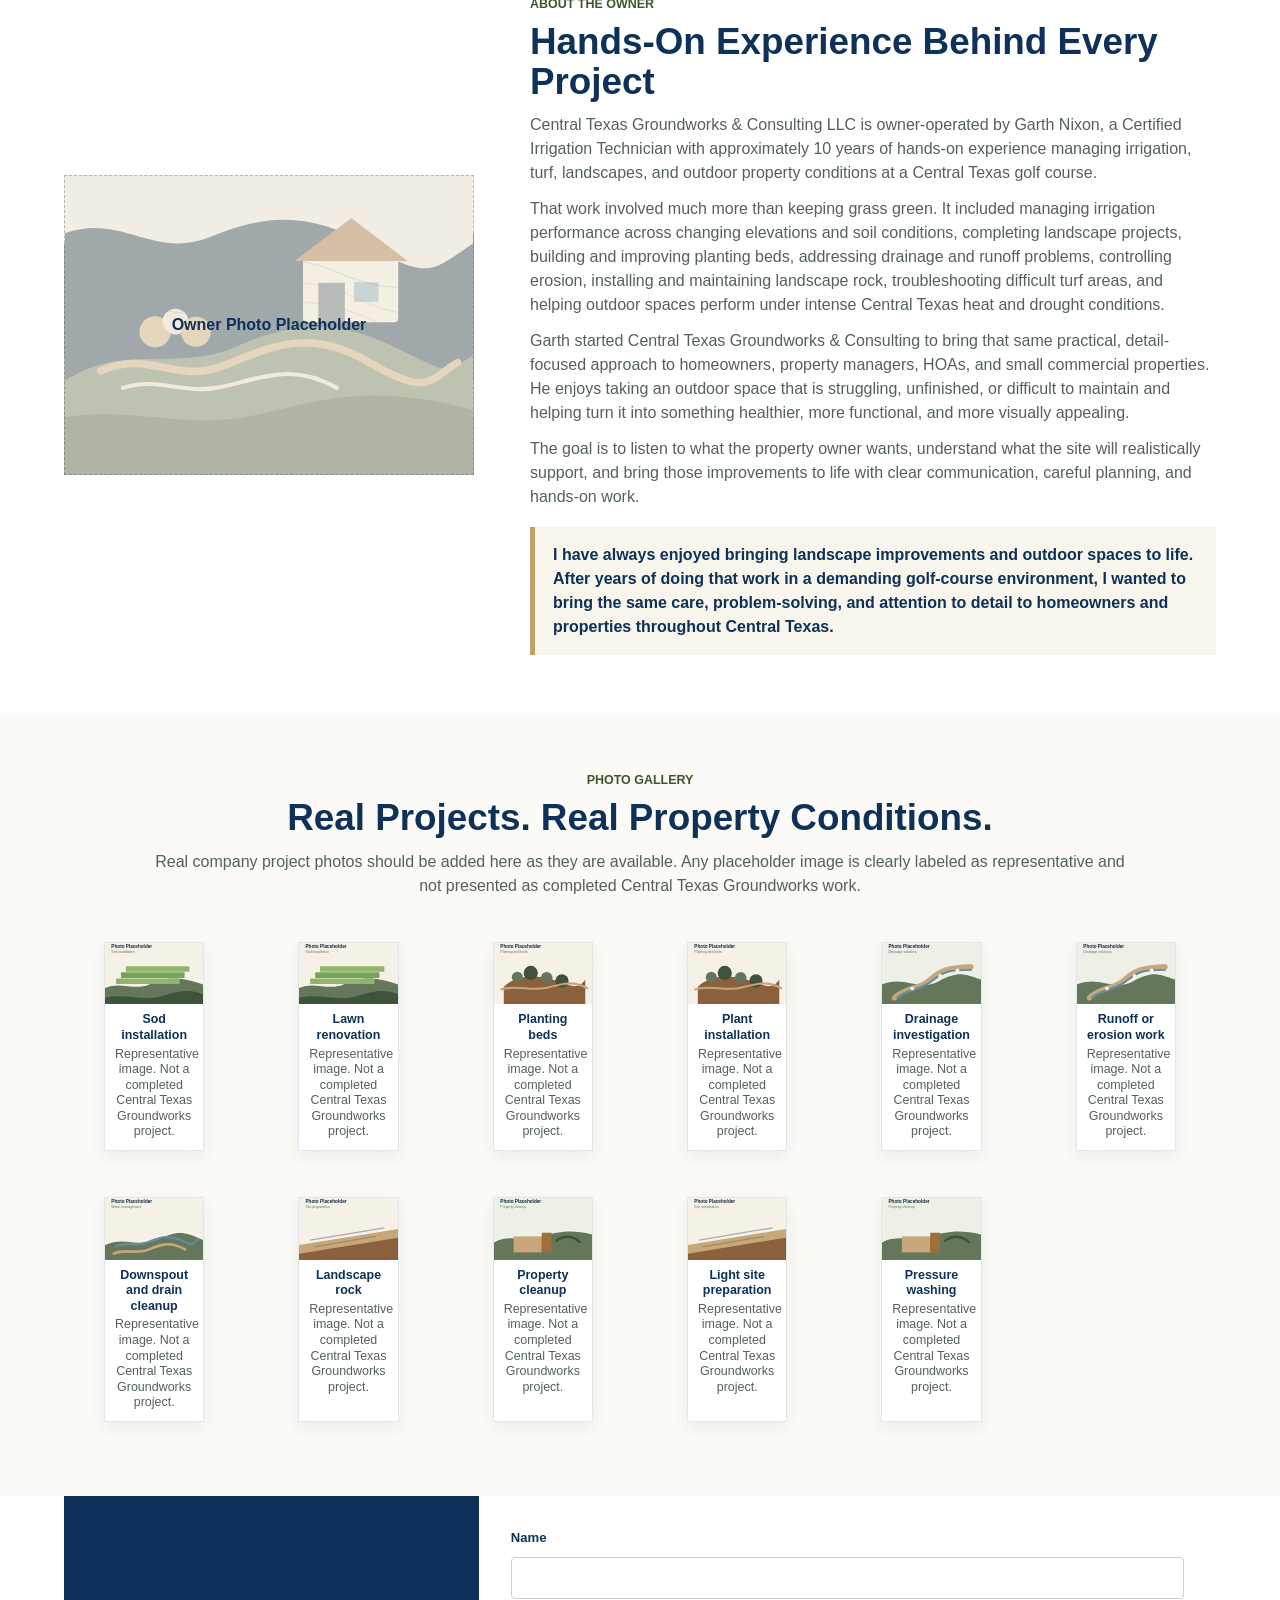
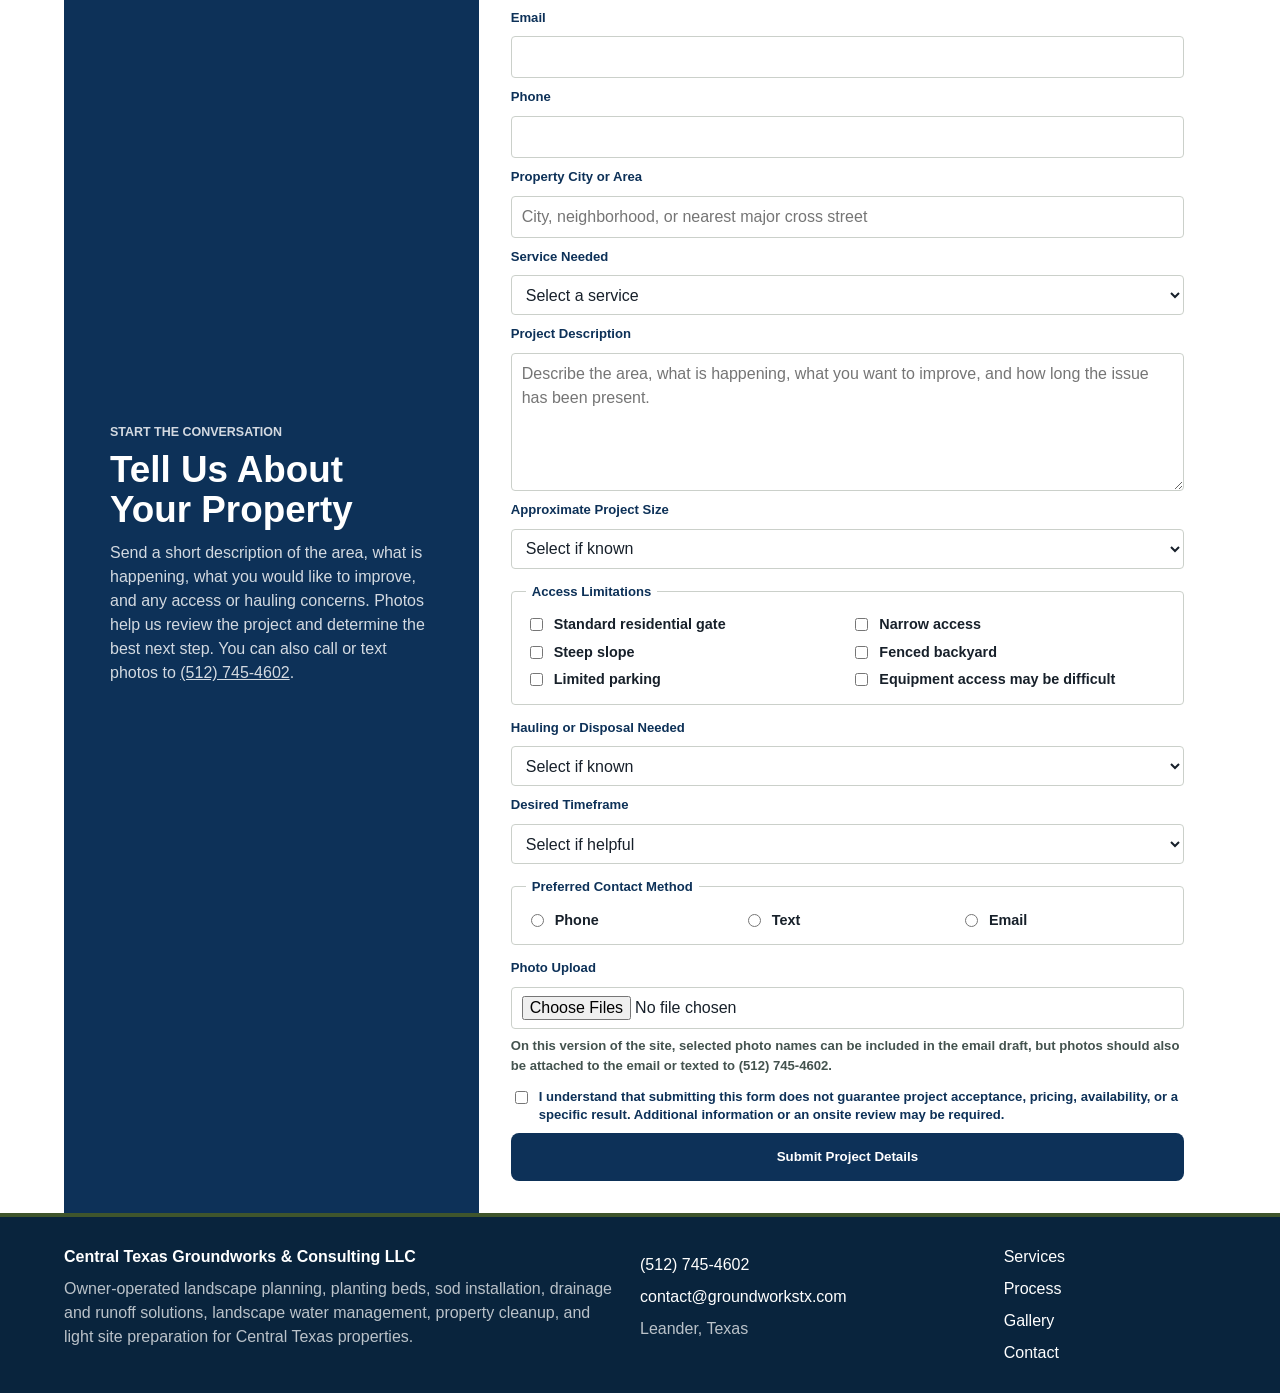
==== commit d1224921: "Clarify photo handling on inquiry form" ====
--- a/index.html
+++ b/index.html
@@ -356,6 +356,7 @@
 
         <label for="photos">Photo Upload</label>
         <input id="photos" name="photos" type="file" accept="image/*" multiple>
+        <p class="field-help">On this version of the site, selected photo names can be included in the email draft, but photos should also be attached to the email or texted to (512) 745-4602.</p>
 
         <label class="consent-label">
           <input name="scope-consent" type="checkbox" required>
--- a/style.css
+++ b/style.css
@@ -993,6 +993,13 @@
 .quote-form textarea {
   min-height: 84px;
   resize: vertical;
+}
+
+.field-help {
+  margin: -2px 0 4px;
+  color: #44534f;
+  font-size: 0.82rem;
+  font-weight: 700;
 }
 
 .form-fieldset {
